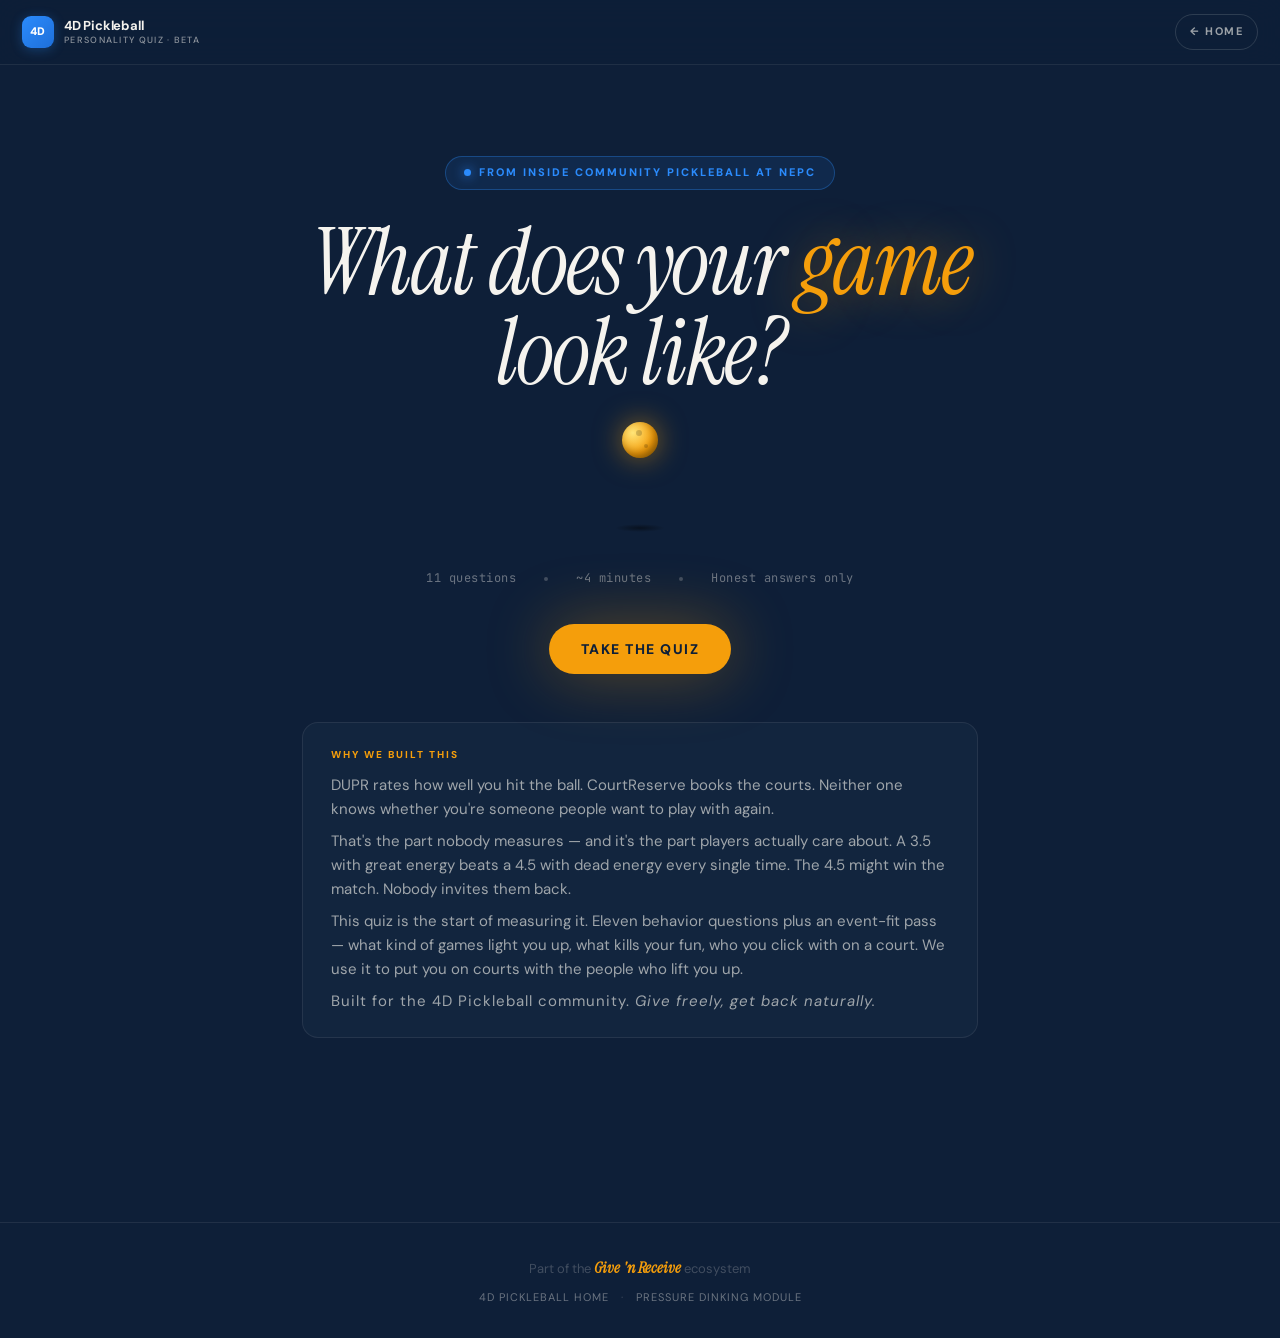
==== personality/index.html @ 5abc38c5 "Add /personality — pickleball personality quiz with 5-axis vector + event-fit matrix 11-question beh" ====
<!DOCTYPE html>
<html lang="en">
<head>
<meta charset="UTF-8">
<meta name="viewport" content="width=device-width,initial-scale=1.0,viewport-fit=cover">
<meta name="theme-color" content="#0E1F38">
<title>What does your game look like? · 4D Pickleball</title>
<meta name="description" content="A behavior quiz for pickleball players. Eleven questions about what you bring to a court — your energy, your style, what you value, and what gets in the way of your fun. From the people running real community pickleball at NEPC.">
<meta property="og:title" content="What does your game look like? · 4D Pickleball">
<meta property="og:description" content="DUPR rates how well you hit the ball. We rate who's worth playing with. Different quiz. Different game.">
<meta property="og:type" content="website">
<meta property="og:url" content="https://4dpickleball.com/personality">
<link rel="icon" href="data:image/svg+xml,%3Csvg xmlns='http://www.w3.org/2000/svg' viewBox='0 0 100 100'%3E%3Crect width='100' height='100' rx='22' fill='%232B8BFC'/%3E%3Ctext x='50' y='68' font-family='Inter,Arial,sans-serif' font-size='56' font-weight='900' fill='white' text-anchor='middle'%3E4D%3C/text%3E%3C/svg%3E">
<link rel="stylesheet" href="/4dp/tokens.css">

<style>
* { margin: 0; padding: 0; box-sizing: border-box; }
html, body { background: var(--4dp-ink); color: var(--4dp-text); font-family: var(--4dp-font-body); -webkit-font-smoothing: antialiased; min-height: 100%; }
body {
  background-color: var(--4dp-ink);
  background-image:
    radial-gradient(ellipse 80% 60% at 15% -10%, rgba(43,139,252,.10) 0%, transparent 55%),
    radial-gradient(ellipse 60% 50% at 85% 110%, rgba(245,158,11,.08) 0%, transparent 60%),
    radial-gradient(ellipse 40% 30% at 50% 50%, rgba(43,139,252,.04) 0%, transparent 70%);
  background-attachment: fixed;
  overflow-x: hidden;
}

/* ── TOPBAR ── */
.topbar {
  position: fixed; top: 0; left: 0; right: 0; z-index: 50;
  display: flex; align-items: center; justify-content: space-between;
  padding: 14px 22px;
  background: rgba(14,31,56,.85);
  backdrop-filter: blur(18px); -webkit-backdrop-filter: blur(18px);
  border-bottom: 1px solid var(--4dp-hairline);
}
.topbar .brand { display: flex; align-items: center; gap: 10px; text-decoration: none; }
.topbar .brand-mark {
  width: 32px; height: 32px; border-radius: 9px;
  background: linear-gradient(135deg, var(--4dp-dink), #1E6FD9);
  display: flex; align-items: center; justify-content: center;
  font-weight: 900; font-size: 11px; color: #fff; letter-spacing: .3px;
  box-shadow: 0 2px 12px rgba(43,139,252,.3);
}
.topbar .brand-text { font-weight: 700; font-size: 13px; color: var(--4dp-text); letter-spacing: -.2px; line-height: 1.15; }
.topbar .brand-text span { display: block; font-weight: 500; font-size: 9px; opacity: .55; letter-spacing: 1.3px; text-transform: uppercase; margin-top: 1px; }
.topbar .home-link {
  font-family: var(--4dp-font-body); font-size: 11px; font-weight: 700;
  letter-spacing: 1.5px; text-transform: uppercase;
  color: var(--4dp-text-dim); text-decoration: none;
  padding: 8px 14px; border-radius: var(--4dp-r-pill);
  border: 1px solid var(--4dp-hairline-s);
  transition: all .25s var(--4dp-ease);
}
.topbar .home-link:hover { color: var(--4dp-text); border-color: var(--4dp-text-mute); }

/* ── PAGES (state-machine) ── */
.app { padding-top: 64px; min-height: 100vh; }
.page { display: none; max-width: 720px; margin: 0 auto; padding: 32px 22px 80px; }
.page.active { display: block; animation: pageIn .55s var(--4dp-ease); }
.page-wide { max-width: 1100px; }
@keyframes pageIn { from { opacity: 0; transform: translateY(14px); } to { opacity: 1; transform: translateY(0); } }

/* ── HERO ── */
.hero { text-align: center; padding: 60px 0 40px; }
.hero .eyebrow {
  display: inline-flex; align-items: center; gap: 8px;
  padding: 7px 18px; border-radius: var(--4dp-r-pill);
  background: rgba(43,139,252,.10);
  border: 1px solid rgba(43,139,252,.32);
  font-size: 11px; font-weight: 800; letter-spacing: 2px; text-transform: uppercase;
  color: var(--4dp-dink);
  margin-bottom: 28px;
}
.hero .eyebrow .dot { width: 7px; height: 7px; border-radius: 50%; background: var(--4dp-dink); box-shadow: 0 0 12px var(--4dp-dink); animation: pulse 2.4s ease infinite; }
@keyframes pulse { 0%, 100% { opacity: .5; transform: scale(.85); } 50% { opacity: 1; transform: scale(1.1); } }

.hero h1 {
  font-family: var(--4dp-font-display); font-style: italic; font-weight: 400;
  font-size: clamp(48px, 8vw, 92px);
  letter-spacing: -2px; line-height: .98;
  color: var(--4dp-text);
  margin-bottom: 24px;
}
.hero h1 .accent { color: var(--gnr-gold); text-shadow: 0 0 48px rgba(245,158,11,.45); }
.hero .sub {
  font-size: 18px; color: var(--4dp-text-dim);
  max-width: 540px; margin: 0 auto 36px; line-height: 1.55;
}
.hero .meta {
  display: inline-flex; gap: 28px; align-items: center;
  font-family: var(--4dp-font-data); font-size: 12px; color: var(--4dp-text-mute);
  margin-bottom: 36px;
  letter-spacing: .5px;
}
.hero .meta .dot { width: 4px; height: 4px; border-radius: 50%; background: var(--4dp-text-faint); }

/* Animated bouncing ball above CTA */
.ball-stage { position: relative; height: 110px; margin: 0 auto 32px; max-width: 260px; }
.ball {
  position: absolute; left: 50%; top: 0;
  width: 36px; height: 36px; border-radius: 50%;
  background: radial-gradient(circle at 30% 30%, #FFE578, var(--gnr-gold) 60%, #B57400);
  box-shadow: 0 0 28px rgba(245,158,11,.55), inset -3px -4px 8px rgba(0,0,0,.35);
  transform: translateX(-50%);
  animation: bounce 1.4s var(--4dp-ease) infinite;
}
.ball::before, .ball::after {
  content: ''; position: absolute; background: rgba(0,0,0,.18); border-radius: 50%;
}
.ball::before { width: 6px; height: 6px; top: 8px; left: 14px; }
.ball::after { width: 4px; height: 4px; top: 22px; left: 22px; }
@keyframes bounce {
  0%, 100% { top: 0; }
  50% { top: 70px; }
}
.ball-shadow {
  position: absolute; bottom: 0; left: 50%;
  width: 50px; height: 8px; border-radius: 50%;
  background: radial-gradient(ellipse, rgba(0,0,0,.45), transparent 70%);
  transform: translateX(-50%);
  animation: shadow 1.4s var(--4dp-ease) infinite;
}
@keyframes shadow {
  0%, 100% { transform: translateX(-50%) scale(.5); opacity: .35; }
  50% { transform: translateX(-50%) scale(1); opacity: .8; }
}

/* ── BUTTONS ── */
.btn {
  display: inline-flex; align-items: center; gap: 10px;
  padding: 16px 32px;
  background: var(--gnr-gold);
  color: var(--4dp-ink);
  border: none; border-radius: var(--4dp-r-pill);
  font-family: var(--4dp-font-body); font-weight: 800; font-size: 14px;
  letter-spacing: 1.5px; text-transform: uppercase;
  cursor: pointer;
  box-shadow: var(--4dp-glow-gold);
  transition: transform var(--4dp-dur-fast) var(--4dp-ease), box-shadow .25s var(--4dp-ease);
  text-decoration: none;
}
.btn:hover { transform: translateY(-2px); box-shadow: 0 0 80px rgba(245,158,11,.55); }
.btn:active { transform: translateY(0); }
.btn-ghost {
  background: transparent; color: var(--4dp-text);
  border: 1px solid var(--4dp-hairline-s);
  box-shadow: none;
}
.btn-ghost:hover { border-color: var(--4dp-text-mute); box-shadow: none; }
.btn-blue {
  background: var(--4dp-dink); color: #fff;
  box-shadow: var(--4dp-glow-dink);
}
.btn-blue:hover { box-shadow: 0 0 80px rgba(43,139,252,.55); }

/* ── PREAMBLE ── */
.preamble {
  margin-top: 48px; padding: 24px 28px;
  background: var(--4dp-surface);
  border: 1px solid var(--4dp-hairline);
  border-radius: var(--4dp-r-md);
  text-align: left;
}
.preamble .eyebrow-sm {
  font-size: 10px; font-weight: 800; letter-spacing: 2px; text-transform: uppercase;
  color: var(--gnr-gold); margin-bottom: 10px;
}
.preamble p { font-size: 15px; color: var(--4dp-text-dim); line-height: 1.6; margin-bottom: 8px; }
.preamble p:last-child { margin-bottom: 0; }

/* ── PROGRESS ── */
.progress {
  position: sticky; top: 64px; z-index: 20;
  background: rgba(14,31,56,.88); backdrop-filter: blur(14px);
  padding: 16px 22px; margin: -32px -22px 28px;
  border-bottom: 1px solid var(--4dp-hairline);
  display: flex; align-items: center; gap: 14px;
}
.progress .label { font-family: var(--4dp-font-data); font-size: 11px; color: var(--4dp-text-mute); letter-spacing: 1px; text-transform: uppercase; min-width: 80px; }
.progress .track { flex: 1; height: 4px; background: var(--4dp-hairline); border-radius: 2px; overflow: hidden; }
.progress .fill { height: 100%; background: linear-gradient(90deg, var(--4dp-dink), var(--gnr-gold)); border-radius: 2px; transition: width .5s var(--4dp-ease); width: 0%; }
.progress .num { font-family: var(--4dp-font-data); font-size: 13px; color: var(--4dp-text); font-weight: 700; }

/* ── QUESTION ── */
.q { animation: qIn .45s var(--4dp-ease); }
@keyframes qIn { from { opacity: 0; transform: translateX(20px); } to { opacity: 1; transform: translateX(0); } }
.q .qnum {
  font-family: var(--4dp-font-data); font-size: 11px; color: var(--4dp-text-faint);
  letter-spacing: 2px; text-transform: uppercase; margin-bottom: 14px;
}
.q .qtext {
  font-family: var(--4dp-font-display); font-style: italic; font-weight: 400;
  font-size: clamp(28px, 4vw, 40px);
  letter-spacing: -.6px; line-height: 1.15;
  color: var(--4dp-text);
  margin-bottom: 8px;
}
.q .qhint {
  font-size: 14px; color: var(--4dp-text-mute);
  margin-bottom: 28px;
}

.opts { display: flex; flex-direction: column; gap: 10px; margin-bottom: 28px; }
.opt {
  display: flex; align-items: center; gap: 14px;
  padding: 16px 20px;
  background: var(--4dp-surface);
  border: 1px solid var(--4dp-hairline);
  border-radius: var(--4dp-r-md);
  cursor: pointer;
  font-size: 16px; color: var(--4dp-text);
  transition: all var(--4dp-dur-fast) var(--4dp-ease);
  text-align: left; line-height: 1.4;
}
.opt:hover {
  border-color: var(--4dp-dink);
  background: var(--4dp-surface-2);
  transform: translateX(4px);
}
.opt.selected {
  border-color: var(--gnr-gold);
  background: rgba(245,158,11,.08);
  box-shadow: 0 0 24px rgba(245,158,11,.18);
}
.opt .emoji { font-size: 22px; flex-shrink: 0; line-height: 1; }
.opt .text { flex: 1; }

/* Multi-select: triggers */
.opts.multi .opt {
  padding: 14px 18px; font-size: 15px;
}
.opts.multi .opt .check {
  width: 20px; height: 20px; border-radius: 6px;
  border: 1.5px solid var(--4dp-text-faint);
  flex-shrink: 0;
  display: flex; align-items: center; justify-content: center;
  transition: all var(--4dp-dur-fast) var(--4dp-ease);
}
.opts.multi .opt.selected .check {
  background: var(--gnr-gold); border-color: var(--gnr-gold);
  color: var(--4dp-ink);
}
.opts.multi .opt.selected .check::after {
  content: '✓'; font-size: 13px; font-weight: 900; color: var(--4dp-ink);
}

.q-actions {
  display: flex; justify-content: space-between; align-items: center; gap: 12px;
  margin-top: 12px;
}
.q-actions .btn { padding: 12px 24px; font-size: 12px; }
.q-actions .skip {
  font-size: 12px; color: var(--4dp-text-mute);
  background: none; border: none; cursor: pointer;
  font-family: var(--4dp-font-body); letter-spacing: 1px; text-transform: uppercase;
  padding: 8px 12px; border-radius: 8px;
  transition: color .2s;
}
.q-actions .skip:hover { color: var(--4dp-text); }

/* ── CAPTURE FORM ── */
.capture h2 {
  font-family: var(--4dp-font-display); font-style: italic; font-weight: 400;
  font-size: clamp(32px, 5vw, 52px);
  letter-spacing: -1px; line-height: 1.05;
  margin-bottom: 12px;
}
.capture .lede {
  font-size: 16px; color: var(--4dp-text-dim); margin-bottom: 32px; line-height: 1.55;
}
.field { margin-bottom: 18px; }
.field label {
  display: block;
  font-size: 11px; color: var(--4dp-text-mute);
  letter-spacing: 1.5px; text-transform: uppercase;
  margin-bottom: 8px;
  font-weight: 700;
}
.field input[type="text"],
.field input[type="email"] {
  width: 100%;
  padding: 14px 18px;
  background: var(--4dp-surface);
  border: 1px solid var(--4dp-hairline-s);
  border-radius: var(--4dp-r-md);
  color: var(--4dp-text);
  font-family: var(--4dp-font-body); font-size: 16px;
  transition: border-color .2s;
}
.field input:focus { outline: none; border-color: var(--gnr-gold); }
.field-row { display: flex; gap: 12px; }
.field-row .field { flex: 1; }

.toggle-row {
  display: flex; gap: 8px; flex-wrap: wrap;
}
.toggle {
  padding: 10px 16px;
  background: var(--4dp-surface);
  border: 1px solid var(--4dp-hairline-s);
  border-radius: var(--4dp-r-pill);
  color: var(--4dp-text);
  font-size: 13px; font-weight: 700;
  cursor: pointer;
  transition: all .2s;
}
.toggle.selected {
  background: rgba(43,139,252,.18);
  border-color: var(--4dp-dink);
  color: var(--4dp-dink);
}
.skill-slider {
  width: 100%;
  -webkit-appearance: none; appearance: none;
  height: 6px; background: var(--4dp-hairline);
  border-radius: 3px; outline: none;
  margin: 12px 0 6px;
}
.skill-slider::-webkit-slider-thumb {
  -webkit-appearance: none; appearance: none;
  width: 24px; height: 24px; border-radius: 50%;
  background: var(--gnr-gold);
  cursor: pointer;
  box-shadow: var(--4dp-glow-gold);
}
.skill-slider::-moz-range-thumb {
  width: 24px; height: 24px; border-radius: 50%;
  background: var(--gnr-gold); cursor: pointer; border: none;
  box-shadow: var(--4dp-glow-gold);
}
.skill-display {
  font-family: var(--4dp-font-data); font-size: 24px; font-weight: 700;
  color: var(--gnr-gold);
  margin-top: 4px;
}
.skill-scale { display: flex; justify-content: space-between; font-size: 10px; color: var(--4dp-text-faint); letter-spacing: 1px; text-transform: uppercase; margin-top: 4px; }

textarea.field-textarea {
  width: 100%; min-height: 86px;
  padding: 14px 18px;
  background: var(--4dp-surface);
  border: 1px solid var(--4dp-hairline-s);
  border-radius: var(--4dp-r-md);
  color: var(--4dp-text);
  font-family: var(--4dp-font-body); font-size: 15px;
  resize: vertical;
}
textarea.field-textarea:focus { outline: none; border-color: var(--gnr-gold); }

.capture-disclaimer {
  font-size: 11px; color: var(--4dp-text-faint); margin-top: 14px; line-height: 1.5;
}

/* ── EVENT MATRIX ── */
.events-intro {
  margin-bottom: 24px;
}
.events-intro h2 {
  font-family: var(--4dp-font-display); font-style: italic; font-weight: 400;
  font-size: clamp(28px, 4vw, 40px);
  letter-spacing: -.6px; line-height: 1.1;
  color: var(--4dp-text);
  margin-bottom: 10px;
}
.events-intro p { font-size: 15px; color: var(--4dp-text-dim); line-height: 1.55; }

.event-row {
  display: grid;
  grid-template-columns: 36px 1fr;
  gap: 14px;
  padding: 14px 16px 16px;
  background: var(--4dp-surface);
  border: 1px solid var(--4dp-hairline);
  border-radius: var(--4dp-r-md);
  margin-bottom: 10px;
}
.event-row .ev-emoji { font-size: 24px; line-height: 1.1; padding-top: 2px; }
.event-row .ev-body { min-width: 0; }
.event-row .ev-name { font-weight: 700; color: var(--4dp-text); font-size: 15px; line-height: 1.2; margin-bottom: 2px; }
.event-row .ev-blurb { font-size: 12px; color: var(--4dp-text-mute); line-height: 1.45; margin-bottom: 10px; }
.event-row .ev-scale {
  display: flex; gap: 6px; flex-wrap: wrap;
}
.event-row .ev-pill {
  flex: 1 1 80px;
  padding: 8px 4px;
  background: transparent;
  border: 1px solid var(--4dp-hairline-s);
  border-radius: 8px;
  color: var(--4dp-text-dim);
  font-size: 11px; font-weight: 700; letter-spacing: .5px; text-transform: uppercase;
  cursor: pointer;
  transition: all var(--4dp-dur-fast) var(--4dp-ease);
  text-align: center;
  min-width: 70px;
}
.event-row .ev-pill:hover { color: var(--4dp-text); border-color: var(--4dp-text-mute); }
.event-row .ev-pill.selected.love     { background: rgba(245,158,11,.18); border-color: var(--gnr-gold); color: var(--gnr-gold); box-shadow: 0 0 16px rgba(245,158,11,.25); }
.event-row .ev-pill.selected.like     { background: rgba(52,211,153,.14); border-color: var(--4dp-drop); color: var(--4dp-drop); }
.event-row .ev-pill.selected.meh      { background: rgba(245,243,238,.06); border-color: var(--4dp-text-mute); color: var(--4dp-text); }
.event-row .ev-pill.selected.dislike  { background: rgba(248,113,113,.10); border-color: var(--4dp-error); color: var(--4dp-error); }
.event-row .ev-pill.selected.never    { background: rgba(43,139,252,.08); border-color: var(--4dp-dink); color: var(--4dp-dink); }

@media (max-width: 540px) {
  .event-row .ev-pill { font-size: 10px; padding: 8px 2px; min-width: 56px; }
}

/* Event preference summary on result page */
.event-prefs-list { display: flex; flex-direction: column; gap: 8px; margin-top: 12px; }
.event-pref-row {
  display: flex; align-items: center; justify-content: space-between;
  gap: 12px;
  padding: 10px 14px;
  background: var(--4dp-surface);
  border: 1px solid var(--4dp-hairline);
  border-radius: var(--4dp-r-sm);
}
.event-pref-row .name { font-size: 14px; color: var(--4dp-text); font-weight: 600; }
.event-pref-row .val { font-size: 11px; font-weight: 800; letter-spacing: 1px; text-transform: uppercase; padding: 4px 10px; border-radius: 999px; }
.event-pref-row .val.love    { background: rgba(245,158,11,.15); color: var(--gnr-gold); }
.event-pref-row .val.like    { background: rgba(52,211,153,.12); color: var(--4dp-drop); }
.event-pref-row .val.meh     { background: rgba(245,243,238,.06); color: var(--4dp-text-mute); }
.event-pref-row .val.dislike { background: rgba(248,113,113,.10); color: var(--4dp-error); }
.event-pref-row .val.never   { background: rgba(43,139,252,.08); color: var(--4dp-dink); }

/* ── REVEAL ANIMATION ── */
.reveal-loading {
  text-align: center; padding: 80px 0;
}
.reveal-loading .pulse-court {
  width: 100px; height: 60px; margin: 0 auto 24px;
  background: var(--nepc-court-blue);
  border: 2px solid var(--nepc-line-white);
  border-radius: 4px;
  position: relative;
  animation: courtPulse 1.4s var(--4dp-ease) infinite;
}
.reveal-loading .pulse-court::before {
  content: ''; position: absolute; inset: 14px 0;
  background: var(--nepc-kitchen-burgundy);
}
.reveal-loading .pulse-court::after {
  content: ''; position: absolute; left: 50%; top: 0; bottom: 0;
  width: 1px; background: var(--nepc-line-white);
}
@keyframes courtPulse {
  0%, 100% { transform: scale(1); box-shadow: 0 0 0 rgba(43,139,252,.6); }
  50% { transform: scale(1.05); box-shadow: 0 0 60px rgba(43,139,252,.5); }
}
.reveal-loading .text {
  font-family: var(--4dp-font-display); font-style: italic;
  font-size: 24px; color: var(--4dp-text-dim);
}
.reveal-loading .dots span {
  display: inline-block; opacity: 0;
  animation: dotFade 1.4s ease infinite;
}
.reveal-loading .dots span:nth-child(1) { animation-delay: 0s; }
.reveal-loading .dots span:nth-child(2) { animation-delay: .2s; }
.reveal-loading .dots span:nth-child(3) { animation-delay: .4s; }
@keyframes dotFade { 0%, 100% { opacity: 0; } 50% { opacity: 1; } }

/* ── RESULT PAGE ── */
.result { padding-top: 24px; }
.result-hero {
  text-align: center;
  padding: 32px 0 48px;
  position: relative;
}
.result-hero .archetype-eyebrow {
  font-size: 12px; font-weight: 800; letter-spacing: 3px; text-transform: uppercase;
  color: var(--gnr-gold); margin-bottom: 18px;
  animation: fadeUp .5s var(--4dp-ease) both;
}
.result-hero h1 {
  font-family: var(--4dp-font-display); font-style: italic; font-weight: 400;
  font-size: clamp(56px, 10vw, 124px);
  letter-spacing: -3px; line-height: .95;
  color: var(--4dp-text);
  text-shadow: 0 0 80px rgba(245,158,11,.4);
  animation: fadeUp .7s var(--4dp-ease) .15s both;
  margin-bottom: 12px;
}
.result-hero .style-badge {
  display: inline-block;
  padding: 8px 22px; border-radius: var(--4dp-r-pill);
  background: rgba(43,139,252,.14);
  border: 1px solid var(--4dp-dink);
  color: var(--4dp-dink);
  font-size: 13px; font-weight: 700; letter-spacing: 1.5px; text-transform: uppercase;
  animation: fadeUp .7s var(--4dp-ease) .35s both;
  margin-bottom: 28px;
}
.result-hero .tagline {
  font-family: var(--4dp-font-display); font-style: italic;
  font-size: clamp(20px, 2.6vw, 28px);
  color: var(--4dp-text-dim);
  max-width: 580px; margin: 0 auto;
  animation: fadeUp .7s var(--4dp-ease) .55s both;
}
@keyframes fadeUp {
  from { opacity: 0; transform: translateY(20px); }
  to { opacity: 1; transform: translateY(0); }
}

.archetype-icon {
  display: block; margin: 0 auto 32px; width: 140px; height: 140px;
  filter: drop-shadow(0 0 32px rgba(245,158,11,.35));
  animation: iconIn .9s var(--4dp-ease) both;
}
@keyframes iconIn {
  from { opacity: 0; transform: scale(.6) rotate(-12deg); }
  to { opacity: 1; transform: scale(1) rotate(0); }
}

/* Result sections */
.result-section {
  margin: 56px 0;
  padding-top: 32px;
  border-top: 1px solid var(--4dp-hairline);
}
.result-section .h-eyebrow {
  font-size: 11px; font-weight: 800; letter-spacing: 2.5px; text-transform: uppercase;
  color: var(--4dp-text-mute); margin-bottom: 8px;
}
.result-section h3 {
  font-family: var(--4dp-font-display); font-style: italic; font-weight: 400;
  font-size: clamp(28px, 4vw, 40px);
  letter-spacing: -.6px; line-height: 1.1;
  color: var(--4dp-text);
  margin-bottom: 22px;
}
.result-section .sub {
  font-size: 15px; color: var(--4dp-text-dim);
  margin-bottom: 24px; line-height: 1.55;
}

/* Dimension bars */
.dim-bars { display: flex; flex-direction: column; gap: 22px; }
.dim-bar { }
.dim-bar .bar-head {
  display: flex; justify-content: space-between; align-items: baseline;
  margin-bottom: 8px;
}
.dim-bar .bar-name { font-family: var(--4dp-font-body); font-weight: 700; font-size: 12px; letter-spacing: 1.5px; text-transform: uppercase; color: var(--4dp-text-mute); }
.dim-bar .bar-value { font-family: var(--4dp-font-display); font-style: italic; font-size: 22px; color: var(--4dp-text); }
.dim-bar .track {
  position: relative;
  height: 10px;
  background: var(--4dp-hairline);
  border-radius: 5px;
  overflow: visible;
}
.dim-bar .track::before {
  content: ''; position: absolute; left: 50%; top: -3px; bottom: -3px;
  width: 1px; background: var(--4dp-text-faint);
}
.dim-bar .marker {
  position: absolute;
  top: 50%; transform: translate(-50%, -50%);
  width: 22px; height: 22px; border-radius: 50%;
  background: var(--gnr-gold);
  box-shadow: var(--4dp-glow-gold);
  animation: markerSlide 1s var(--4dp-ease) .3s both;
  transition: left 1s var(--4dp-ease);
}
@keyframes markerSlide { from { left: 50% !important; opacity: 0; } to { opacity: 1; } }
.dim-bar .ends {
  display: flex; justify-content: space-between;
  margin-top: 6px;
  font-size: 11px; color: var(--4dp-text-faint);
  letter-spacing: 1px; text-transform: uppercase;
}

/* Archetype grid */
.arch-grid {
  display: grid; grid-template-columns: repeat(4, 1fr); gap: 10px;
  margin-top: 18px;
}
@media (max-width: 720px) { .arch-grid { grid-template-columns: repeat(2, 1fr); } }
.arch-cell {
  aspect-ratio: 1;
  background: var(--4dp-surface);
  border: 1px solid var(--4dp-hairline);
  border-radius: var(--4dp-r-md);
  padding: 14px;
  display: flex; flex-direction: column; justify-content: space-between;
  position: relative;
  transition: all var(--4dp-dur) var(--4dp-ease);
  text-align: left;
}
.arch-cell .row { display: flex; align-items: center; gap: 6px; }
.arch-cell .axis-tag { font-size: 9px; font-weight: 800; letter-spacing: 1.2px; text-transform: uppercase; color: var(--4dp-text-faint); }
.arch-cell .name { font-family: var(--4dp-font-display); font-style: italic; font-size: 22px; line-height: 1.05; color: var(--4dp-text); margin-top: auto; }
.arch-cell.you {
  border-color: var(--gnr-gold);
  background: rgba(245,158,11,.10);
  box-shadow: 0 0 32px rgba(245,158,11,.28);
  transform: scale(1.04);
  z-index: 2;
}
.arch-cell.you .axis-tag { color: var(--gnr-gold); }
.arch-cell.vibes-with {
  border-color: rgba(43,139,252,.45);
  background: rgba(43,139,252,.06);
}
.arch-cell.vibes-with::after {
  content: '✓ vibes'; position: absolute; top: 10px; right: 10px;
  font-size: 9px; font-weight: 800; letter-spacing: 1px; text-transform: uppercase;
  color: var(--4dp-dink);
}
.arch-cell.clash {
  border-color: rgba(248,113,113,.45);
  background: rgba(248,113,113,.04);
  opacity: .7;
}
.arch-cell.clash::after {
  content: '✕ clash'; position: absolute; top: 10px; right: 10px;
  font-size: 9px; font-weight: 800; letter-spacing: 1px; text-transform: uppercase;
  color: var(--4dp-error);
}

/* Triggers list */
.triggers-list { display: flex; flex-wrap: wrap; gap: 8px; }
.trig-pill {
  padding: 8px 14px; border-radius: var(--4dp-r-pill);
  background: rgba(248,113,113,.10);
  border: 1px solid rgba(248,113,113,.35);
  color: var(--4dp-error);
  font-size: 12px; font-weight: 700; letter-spacing: .5px;
}
.trig-pill.none {
  background: rgba(52,211,153,.10);
  border-color: rgba(52,211,153,.35);
  color: var(--4dp-drop);
}

/* Insight callout */
.insight {
  margin-top: 28px;
  padding: 28px;
  background: linear-gradient(135deg, rgba(245,158,11,.10), rgba(43,139,252,.06));
  border: 1px solid rgba(245,158,11,.30);
  border-radius: var(--4dp-r-lg);
  position: relative;
}
.insight .quote {
  font-family: var(--4dp-font-display); font-style: italic;
  font-size: clamp(20px, 2.6vw, 28px);
  line-height: 1.25;
  color: var(--4dp-text);
  margin-bottom: 12px;
}
.insight .quote .em { color: var(--gnr-gold); }
.insight .by {
  font-size: 11px; color: var(--4dp-text-mute);
  letter-spacing: 1.5px; text-transform: uppercase;
  font-weight: 700;
}

/* Share/CTA row */
.actions-row {
  display: flex; flex-wrap: wrap; gap: 12px;
  margin: 32px 0 12px;
}

/* ── FOOTER LOCKUP ── */
.footer {
  margin-top: 64px;
  padding: 32px 22px;
  border-top: 1px solid var(--4dp-hairline);
  text-align: center;
  font-size: 13px; color: var(--4dp-text-faint);
}
.footer .ecosystem { color: var(--gnr-gold); font-weight: 600; font-style: italic; font-family: var(--4dp-font-display); font-size: 16px; }
.footer .links { margin-top: 8px; font-size: 11px; letter-spacing: 1px; text-transform: uppercase; }
.footer .links a { color: var(--4dp-text-mute); text-decoration: none; margin: 0 8px; }
.footer .links a:hover { color: var(--4dp-text); }

/* ── UTIL ── */
.center { text-align: center; }
.muted { color: var(--4dp-text-mute); }
.tiny { font-size: 11px; letter-spacing: 1px; }

/* Mobile tighten */
@media (max-width: 540px) {
  .hero { padding: 36px 0 24px; }
  .hero .meta { gap: 14px; flex-wrap: wrap; justify-content: center; }
  .preamble { padding: 18px 20px; }
  .opt { padding: 14px 16px; font-size: 15px; }
}
</style>
</head>
<body class="tokens-base">

<!-- ── TOPBAR ── -->
<nav class="topbar">
  <a href="https://4dpickleball.com/" class="brand">
    <div class="brand-mark">4D</div>
    <div class="brand-text">4D Pickleball<span>Personality Quiz · Beta</span></div>
  </a>
  <a href="https://4dpickleball.com/" class="home-link">← Home</a>
</nav>

<div class="app">

  <!-- ── PAGE 1: INTRO ── -->
  <section class="page active" id="page-intro">
    <div class="hero">
      <div class="eyebrow"><span class="dot"></span>From inside community pickleball at NEPC</div>
      <h1>What does your <span class="accent">game</span> look like?</h1>
      <div class="ball-stage">
        <div class="ball-shadow"></div>
        <div class="ball"></div>
      </div>
      <div class="meta">
        <span>11 questions</span><span class="dot"></span><span>~4 minutes</span><span class="dot"></span><span>Honest answers only</span>
      </div>
      <div>
        <button class="btn" onclick="goPage('quiz')">Take the Quiz</button>
      </div>
      <div class="preamble">
        <div class="eyebrow-sm">Why we built this</div>
        <p>DUPR rates how well you hit the ball. CourtReserve books the courts. Neither one knows whether you're someone people want to play with again.</p>
        <p>That's the part nobody measures — and it's the part players actually care about. A 3.5 with great energy beats a 4.5 with dead energy every single time. The 4.5 might win the match. Nobody invites them back.</p>
        <p>This quiz is the start of measuring it. Eleven behavior questions plus an event-fit pass — what kind of games light you up, what kills your fun, who you click with on a court. We use it to put you on courts with the people who lift you up.</p>
        <p class="tiny muted">Built for the 4D Pickleball community. <em>Give freely, get back naturally.</em></p>
      </div>
    </div>
  </section>

  <!-- ── PAGE 2: QUIZ ── -->
  <section class="page" id="page-quiz">
    <div class="progress">
      <div class="label" id="progLabel">Question</div>
      <div class="track"><div class="fill" id="progFill"></div></div>
      <div class="num" id="progNum">1 / 11</div>
    </div>
    <div id="qContainer"></div>
  </section>

  <!-- ── PAGE 2.5: EVENT-TYPE ENJOYMENT ── -->
  <section class="page" id="page-events">
    <div class="progress">
      <div class="label">Event fit</div>
      <div class="track"><div class="fill" style="width:92%"></div></div>
      <div class="num">Almost done</div>
    </div>
    <div class="events-intro">
      <h2>What kind of <em>games</em> light you up?</h2>
      <p>For each event type at NEPC, mark how much you enjoy (or would enjoy) playing in it. This is the missing signal — not what you're rated, but what kind of nights you actually want.</p>
    </div>
    <div id="eventsContainer"></div>
    <div class="q-actions" style="margin-top:24px;">
      <button class="btn btn-ghost" onclick="goPage('quiz', true)">← Back</button>
      <button class="btn" onclick="goPage('capture')">Continue →</button>
    </div>
  </section>

  <!-- ── PAGE 3: CAPTURE ── -->
  <section class="page" id="page-capture">
    <div class="progress">
      <div class="label">Almost done</div>
      <div class="track"><div class="fill" style="width:100%"></div></div>
      <div class="num">10 / 10</div>
    </div>
    <div class="capture">
      <h2>One last step before the reveal.</h2>
      <p class="lede">We use your name and email so we can put you on courts with the people who lift you up. Your answers join the community ledger — the data layer that makes good matches possible. We never share your email. We never spam.</p>

      <div class="field-row">
        <div class="field">
          <label for="capName">Your name</label>
          <input type="text" id="capName" autocomplete="name" placeholder="First and last">
        </div>
        <div class="field">
          <label for="capEmail">Email</label>
          <input type="email" id="capEmail" autocomplete="email" placeholder="you@example.com">
        </div>
      </div>

      <div class="field">
        <label>Are you a member at one of our clubs?</label>
        <div class="toggle-row" id="memberToggles">
          <button class="toggle" data-val="rye">Rye Beach (NEPC)</button>
          <button class="toggle" data-val="middleton">Middleton (NEPC)</button>
          <button class="toggle" data-val="other">Different club</button>
          <button class="toggle" data-val="none">Not yet</button>
        </div>
      </div>

      <div class="field">
        <label for="capSkill">Your self-rated skill level <span class="muted tiny" style="text-transform:none;letter-spacing:0;">(roughly)</span></label>
        <input type="range" id="capSkill" class="skill-slider" min="20" max="55" value="35" step="1">
        <div class="skill-display" id="skillDisplay">3.5</div>
        <div class="skill-scale"><span>2.0 · just started</span><span>3.5 · solid</span><span>5.0+ · pro</span></div>
      </div>

      <div class="field">
        <label for="capWhy">In one sentence: why do you play pickleball? <span class="muted tiny" style="text-transform:none;letter-spacing:0;">(optional)</span></label>
        <textarea id="capWhy" class="field-textarea" placeholder="Be honest. We're trying to understand what brings people back."></textarea>
      </div>

      <div class="actions-row">
        <button class="btn" onclick="finishQuiz()">Reveal My Archetype →</button>
        <button class="btn btn-ghost" onclick="goPage('events')">← Back</button>
      </div>
      <div class="capture-disclaimer">By submitting, you agree to receive your archetype results and occasional 4D Pickleball updates. We never share your email.</div>
    </div>
  </section>

  <!-- ── PAGE 4: REVEAL LOADING ── -->
  <section class="page" id="page-loading">
    <div class="reveal-loading">
      <div class="pulse-court"></div>
      <div class="text">Analyzing your court DNA<span class="dots"><span>.</span><span>.</span><span>.</span></span></div>
    </div>
  </section>

  <!-- ── PAGE 5: RESULT ── -->
  <section class="page page-wide" id="page-result">
    <div class="result">
      <div class="result-hero">
        <svg id="archIcon" class="archetype-icon" viewBox="0 0 100 100"></svg>
        <div class="archetype-eyebrow">Your court archetype is</div>
        <h1 id="archName">The Archetype</h1>
        <div class="style-badge" id="archStyle">+ Style Flavor</div>
        <div class="tagline" id="archTagline">A one-line description of you on a pickleball court.</div>
      </div>

      <div class="result-section">
        <div class="h-eyebrow">Your court DNA</div>
        <h3>How you read on a court</h3>
        <p class="sub">Three independent dimensions. Each one is its own scale — none of these axes is "better" than another.</p>
        <div class="dim-bars" id="dimBars"></div>
      </div>

      <div class="result-section">
        <div class="h-eyebrow">The grid</div>
        <h3>The 8 archetypes — and where you sit</h3>
        <p class="sub">Vibes (how much energy you bring) × Mode (do you play to compete or to vibe). Cells with <span style="color:var(--4dp-dink);font-weight:700">✓ vibes</span> are partners you'll likely click with. Cells marked <span style="color:var(--4dp-error);font-weight:700">✕ clash</span> may friction with you given your triggers.</p>
        <div class="arch-grid" id="archGrid"></div>
      </div>

      <div class="result-section" id="triggerSection">
        <div class="h-eyebrow">Your court triggers</div>
        <h3 id="triggerHeadline">What ruins your fun</h3>
        <p class="sub" id="triggerSub">These are the player behaviors that drop your enjoyment. We use this signal — not your archetype alone — to predict who you'll vibe with.</p>
        <div class="triggers-list" id="triggersList"></div>
      </div>

      <div class="result-section" id="eventPrefsSection">
        <div class="h-eyebrow">Event fit</div>
        <h3>The games that light you up</h3>
        <p class="sub">Your stated preference across the NEPC event taxonomy. We rank you into the events you'll actually want, not just the ones your skill says you "should" play.</p>
        <div class="event-prefs-list" id="eventPrefsList"></div>
      </div>

      <div class="result-section">
        <div class="h-eyebrow">Why we ask</div>
        <h3>The dimension nobody else measures</h3>
        <div class="insight">
          <div class="quote">Skill rating tells you who's good. <span class="em">The invitation graph tells you who makes the night.</span> Nobody else measures the second one. We're the first.</div>
          <div class="by">— The thesis behind 4D Pickleball + Give 'n Receive</div>
        </div>
        <p class="sub" style="margin-top:24px">Compatibility on a court is mostly about what you can't stand — not what you prefer. Two players with the same archetype still won't enjoy each other if their triggers cross. That's why this quiz captures both your shape <em>and</em> the things that ruin your fun.</p>
      </div>

      <div class="result-section">
        <div class="h-eyebrow">Share & save</div>
        <h3>Share your archetype</h3>
        <p class="sub">Send it to your regular group. See if your read matches theirs.</p>
        <div class="actions-row">
          <button class="btn" onclick="shareTwitter()">Share on X</button>
          <button class="btn btn-blue" onclick="copyShareLink()">Copy share link</button>
          <button class="btn btn-ghost" onclick="downloadCSV()">Download my data (CSV)</button>
        </div>
        <div id="shareStatus" class="tiny muted" style="margin-top:8px;height:14px;"></div>
      </div>

      <div class="result-section">
        <div class="h-eyebrow">What's next</div>
        <h3>Get into great games with people who lift you up</h3>
        <p class="sub">This is the first quiz of its kind because nobody else is building this. DUPR rates how well you hit the ball. CourtReserve books courts. Give 'n Receive runs the community layer — putting players on courts with the people who actually make the night. Your answers feed the engine. Join the list and we'll match you in when your local club goes live.</p>
        <div class="actions-row">
          <a class="btn" href="mailto:hello@4dpickleball.com?subject=Add%20me%20to%20the%20community%20list">Join the community list</a>
          <button class="btn btn-ghost" onclick="restart()">Retake the quiz</button>
        </div>
        <p class="tiny muted" style="margin-top:14px"><em>Give freely, get back naturally.</em></p>
      </div>
    </div>
  </section>

  <footer class="footer">
    <div>Part of the <span class="ecosystem">Give 'n Receive</span> ecosystem</div>
    <div class="links">
      <a href="https://4dpickleball.com/">4D Pickleball Home</a> ·
      <a href="https://4dpickleball.com/pressure-dinking/">Pressure Dinking Module</a>
    </div>
  </footer>

</div>

<script>
'use strict';

/* ════════════════════════════════════════════════════════════
   CONFIG
   ════════════════════════════════════════════════════════════ */

// Google Apps Script Web App URL — replace once you deploy the backend.
// While this is null/placeholder, submissions fall back to localStorage + CSV download.
const SUBMIT_URL = ''; // e.g. 'https://script.google.com/macros/s/AKf.../exec'

/* ════════════════════════════════════════════════════════════
   QUIZ DATA
   Each question scores one or more dimensions:
     vibes:  -2 (Quiet) ↔ 0 (Steady) ↔ +2 (Bringer)
     style:  -2 (Power) ↔ 0 (Mixer)  ↔ +2 (Touch)
     mode:   -2 (Competitor) ↔ 0 ↔ +2 (Festival/Social)
   Triggers (Q5) is multi-select.
   ════════════════════════════════════════════════════════════ */

const QUESTIONS = [
  {
    id: 'q1',
    text: "Tied at 9-9. What's actually going through your head?",
    hint: "First instinct. Not the polished answer.",
    type: 'single',
    options: [
      { emoji: '🔥', text: '"TIME TO COOK."', score: { vibes: +2, mode: -1 } },
      { emoji: '🎯', text: '"OK. Lock in. Smart shots only."', score: { vibes: 0, mode: -2 } },
      { emoji: '😌', text: '"Just keep the ball in."', score: { vibes: -1, mode: 0 } },
      { emoji: '🎉', text: '"Whatever happens, this was fun."', score: { vibes: +1, mode: +2 } },
    ],
  },
  {
    id: 'q2',
    text: "Your weapon under pressure?",
    hint: "What you reach for when the rally heats up.",
    type: 'single',
    options: [
      { emoji: '💥', text: 'Drive it — hit through them.', score: { style: -2 } },
      { emoji: '🪶', text: 'Drop it — soft hands, take their pace away.', score: { style: +2 } },
      { emoji: '🎯', text: 'Place it — find the gap, make them move.', score: { style: 0, mode: -1 } },
      { emoji: '🎲', text: 'Read the moment — whatever the shot calls for.', score: { style: 0 } },
    ],
  },
  {
    id: 'q3',
    text: "Your ideal partner is...",
    hint: "Pick one.",
    type: 'single',
    options: [
      { emoji: '📣', text: 'Talks the whole game. Hypes every shot.', score: { vibes: +2 } },
      { emoji: '👍', text: 'Quietly handles their side of the court.', score: { vibes: 0 } },
      { emoji: '🤐', text: 'Just plays. Words later.', score: { vibes: -2 } },
      { emoji: '🧠', text: 'Calls plays. Reads the other team.', score: { vibes: 0, mode: -1 } },
    ],
  },
  {
    id: 'q4',
    text: "A 7-year-old beats you in a friendly game. You...",
    hint: "Be honest.",
    type: 'single',
    options: [
      { emoji: '😂', text: 'Laugh, hug them, post about it.', score: { vibes: +2, mode: +2 } },
      { emoji: '🙌', text: 'Respectful nod. Quiet acknowledgment.', score: { vibes: 0 } },
      { emoji: '😤', text: 'Demand a rematch.', score: { mode: -2 } },
      { emoji: '🤔', text: 'Quietly file what went wrong. Adjust.', score: { vibes: -1, mode: -1 } },
    ],
  },
  {
    id: 'q5',
    text: "On the court, your face usually...",
    hint: "What people actually see, not what you think you project.",
    type: 'single',
    options: [
      { emoji: '😄', text: 'Smiling. Laughing. Visibly enjoying being there.', score: { warmth: +2 } },
      { emoji: '🙂', text: 'Light. Pleasant. Easy to read.', score: { warmth: +1 } },
      { emoji: '😐', text: 'Mostly neutral. I focus.', score: { warmth: -1 } },
      { emoji: '🗿', text: 'Stone-faced. I am here to play, not to perform.', score: { warmth: -2 } },
    ],
  },
  {
    id: 'q6',
    text: "You're playing with someone clearly below your level. You...",
    hint: "Be honest. This is the question nobody answers honestly.",
    type: 'single',
    options: [
      { emoji: '🤝', text: 'Dial it WAY down. Their fun is the point.', score: { dialdown: +2, mode: +1 } },
      { emoji: '🎯', text: 'Mostly placement, some pace. They get to play a real game.', score: { dialdown: +1 } },
      { emoji: '⚖️', text: 'Play normal. They need to learn what better looks like.', score: { dialdown: -1, mode: -1 } },
      { emoji: '💥', text: "Honestly? I crush. They knew what they signed up for.", score: { dialdown: -2, mode: -2 } },
    ],
  },
  {
    id: 'q7',
    text: "What kills your fun on a court?",
    hint: "Multi-select. Pick everything that genuinely makes you not want to play.",
    type: 'multi',
    options: [
      { id: 'hard_hitters',     emoji: '💢', text: 'Hard hitters / bangers' },
      { id: 'lobbers',          emoji: '🎈', text: 'Lobbers (especially over and over)' },
      { id: 'no_dial_down',     emoji: '⚔️', text: "Players who don't dial it down vs lower-level partners" },
      { id: 'never_smiles',     emoji: '🗿', text: "Players who never smile / take it way too seriously" },
      { id: 'mid_game_coaches', emoji: '🎤', text: 'Mid-game coaches (telling you what to do)' },
      { id: 'sandbaggers',      emoji: '🪓', text: 'Sandbaggers (playing down their level)' },
      { id: 'line_disputes',    emoji: '👁️', text: 'Line-call disputes / arguing every close call' },
      { id: 'silent_partners',  emoji: '🥶', text: 'Silent partners (zero energy)' },
      { id: 'hot_heads',        emoji: '😡', text: 'Hot-heads (visible frustration / paddle slams)' },
      { id: 'trash_talkers',    emoji: '🗯️', text: 'Trash talkers' },
      { id: 'slow_players',     emoji: '🐢', text: 'Players who slow the whole game down' },
      { id: 'none',             emoji: '☀️', text: "Honestly? None of these. I just love being on a court." },
    ],
    minSelect: 0, maxSelect: 5,
  },
  {
    id: 'q8',
    text: "Mid-rally, you make a terrible shot. You...",
    hint: "What actually comes out of your mouth.",
    type: 'single',
    options: [
      { emoji: '📢', text: '"THAT WAS TERRIBLE." (with a grin)', score: { vibes: +2, warmth: +1 } },
      { emoji: '🪨', text: 'Tap your paddle. Move on. Say nothing.', score: { vibes: -1 } },
      { emoji: '🧠', text: 'Quietly internalize. Adjust the next ball.', score: { vibes: -2, warmth: -1 } },
      { emoji: '🙏', text: 'Apologize to your partner. Reassure them.', score: { vibes: 0, mode: +1, warmth: +1 } },
    ],
  },
  {
    id: 'q9',
    text: "Last point of the day. You're up 10-7. You...",
    hint: "What's your closing move?",
    type: 'single',
    options: [
      { emoji: '💥', text: 'End it with a winner.', score: { style: -2, mode: -1 } },
      { emoji: '🪶', text: 'Dink them to death one more time.', score: { style: +2, mode: 0 } },
      { emoji: '🎯', text: 'Whatever the spot calls for.', score: { style: 0 } },
      { emoji: '🕷️', text: 'Wait for them to make the mistake.', score: { style: +1, mode: -2 } },
    ],
  },
  {
    id: 'q10',
    text: "Why you play.",
    hint: "The real why, not the polished answer.",
    type: 'single',
    options: [
      { emoji: '👥', text: 'Friends, hangs, vibes.', score: { mode: +2, vibes: +1 } },
      { emoji: '📈', text: 'Improvement. I want to get better.', score: { mode: -1 } },
      { emoji: '🏆', text: 'Competition. I want to win.', score: { mode: -2 } },
      { emoji: '🌊', text: 'The flow of a long, beautiful rally.', score: { mode: +1, style: +1 } },
    ],
  },
  {
    id: 'q11',
    text: "Your dream pickleball afternoon.",
    hint: "What's the version that makes you happiest?",
    type: 'single',
    options: [
      { emoji: '🏆', text: '4 hours of competitive games — same level, full sends.', score: { mode: -2 } },
      { emoji: '🍻', text: '2 hours of mixed levels with friends, then food and drinks.', score: { mode: +2, vibes: +1, warmth: +1 } },
      { emoji: '🎓', text: '1-on-1 with a coach you respect.', score: { mode: -1, vibes: -1 } },
      { emoji: '🤝', text: 'Open play with strangers who turn into friends.', score: { mode: +1, vibes: +1, warmth: +1 } },
    ],
  },
];

/* ════════════════════════════════════════════════════════════
   EVENT TYPES — pulled from NEPC's actual taxonomy
   Players self-report enjoyment level for each.
   Scale: -2 (dislike) ↔ -1 (meh) ↔ 0 (no opinion / never tried)
        ↔ +1 (like) ↔ +2 (love)
   ════════════════════════════════════════════════════════════ */

const EVENT_TYPES = [
  { id: 'give_n_take',   name: "Give 'n Take",       blurb: "Invitation-based, mixed-skill, personality-matched.", emoji: '🤝' },
  { id: 'adult_social',  name: 'Adult Social',       blurb: "Big mixed-level events. Wide skill range, lots of people.", emoji: '🎉' },
  { id: 'blue_square',   name: 'Blue Square',        blurb: "Intermediate-to-advanced competitive doubles. Skill-matched.", emoji: '🟦' },
  { id: 'green_circle',  name: 'Green Circle',       blurb: "Beginner-to-intermediate. Lower-pressure, learning-friendly.", emoji: '🟢' },
  { id: 'round_robin',   name: 'Round Robin',        blurb: "Rotating partners through fixed brackets. Structure + variety.", emoji: '🔁' },
  { id: 'doubles_open',  name: 'Doubles Open Play',  blurb: "Show up, scramble partners, play whoever's there.", emoji: '🎲' },
  { id: 'clinic',        name: 'Adult Clinic',       blurb: "Group instruction. Drills, structure, pro-led.", emoji: '🎓' },
  { id: 'pro_plus_3',    name: 'Pro + 3',            blurb: "You and three friends with a pro. Personalized teaching.", emoji: '🧑‍🏫' },
  { id: 'tournament',    name: 'Tournament / Ladder', blurb: "Ranked competition. Stakes, brackets, results that count.", emoji: '🏆' },
];

/* ════════════════════════════════════════════════════════════
   ARCHETYPES — 8-cell grid: vibes (4 rows) × mode (2 cols)
   ════════════════════════════════════════════════════════════ */

const ARCHETYPES = [
  // tier mapping (internal, not shown to player):
  // - "energizer"  : 1-in-50 group-levelers who lift every court they touch
  // - "amplifier"  : reliably positive contributors
  // - "player"     : show up, play, leave — pleasant default
  // The same archetype can land in different tiers based on warmth/dial-down/triggers.

  // Bringer + Competitor
  { code: 'HC', name: 'The Hype Cannon',    vibesRange: [+1, +2], modeRange: [-2, 0],
    tagline: "Loud, lethal, loving every minute. You play to win — but the noise is the point.",
    vibesWith: ['CT', 'FE', 'AN'], clashWith: ['MK', 'AS'],
    color: '#FBBF24', icon: 'hype', defaultTier: 'amplifier' },
  { code: 'CT', name: 'The Captain',        vibesRange: [+1, +2], modeRange: [-2, 0],
    tagline: "Calls the plays. Keeps the team loose. Refuses to let anyone tilt.",
    vibesWith: ['HC', 'AN', 'HM'], clashWith: ['AS', 'MK'],
    color: '#F472B6', icon: 'captain', defaultTier: 'amplifier' },
  // Steady + Competitor
  { code: 'HM', name: 'The Hammer',         vibesRange: [-1, +1], modeRange: [-2, 0],
    tagline: "Quiet executioner. Says 'good shot' once a game. Beats you twice.",
    vibesWith: ['CT', 'AS', 'CR'], clashWith: ['FE'],
    color: '#F87171', icon: 'hammer', defaultTier: 'player' },
  { code: 'AS', name: 'The Assassin',       vibesRange: [-2, 0], modeRange: [-2, 0],
    tagline: "Doesn't talk. Wins. You forget they're on the court — until you've lost.",
    vibesWith: ['HM', 'MK', 'CR'], clashWith: ['HC', 'FE'],
    color: '#60A5FA', icon: 'assassin', defaultTier: 'player' },
  // Bringer + Social
  { code: 'FE', name: 'The Festival',       vibesRange: [+1, +2], modeRange: [+1, +2],
    tagline: "Soft game, bigger smile. The reason this group still plays together.",
    vibesWith: ['AN', 'CT', 'HC'], clashWith: ['HM', 'AS'],
    color: '#34D399', icon: 'festival', defaultTier: 'energizer' },
  { code: 'AN', name: 'The Anchor',         vibesRange: [+1, +2], modeRange: [+1, +2],
    tagline: "Steady warmth. Plays anyone, with anyone — and everyone leaves better off.",
    vibesWith: ['FE', 'CR', 'HC'], clashWith: [],
    color: '#F59E0B', icon: 'anchor', defaultTier: 'energizer' },
  // Steady + Social
  { code: 'CR', name: 'The Craftsman',      vibesRange: [-1, +1], modeRange: [+1, +2],
    tagline: "Plays for the rally. A 47-shot kitchen exchange is your love language.",
    vibesWith: ['MK', 'AN', 'HM'], clashWith: ['HC'],
    color: '#2B8BFC', icon: 'craftsman', defaultTier: 'amplifier' },
  { code: 'MK', name: 'The Monk',           vibesRange: [-2, 0], modeRange: [+1, +2],
    tagline: "Zen kitchen rallies. No drama. No ego. Just dinks. Forever.",
    vibesWith: ['CR', 'AS'], clashWith: ['HC', 'FE'],
    color: '#9B5DE5', icon: 'monk', defaultTier: 'player' },
];

/* Compute the operator-side tier (Energizer / Amplifier / Player) from the full vector.
   - High warmth + high vibes + can dial down → Energizer
   - Low warmth or can't dial down → bumped down a tier
   - Player tier is the floor. We never label anyone "Energy Drain" externally. */
function computeTier(arch, scores) {
  let tier = arch.defaultTier;
  const warmth   = scores.warmth   || 0;
  const dialdown = scores.dialdown || 0;
  const lift = (warmth >= 1 ? 1 : 0) + (dialdown >= 1 ? 1 : 0);
  const drop = (warmth <= -1 ? 1 : 0) + (dialdown <= -1 ? 1 : 0);
  const tiers = ['player', 'amplifier', 'energizer'];
  let i = tiers.indexOf(tier);
  i = Math.max(0, Math.min(2, i + lift - drop));
  return tiers[i];
}

/* Map of trigger → archetypes that *embody* this trigger (so they clash for you).
   These are intentional — surfaces the "compatibility is exclusionary" insight. */
const TRIGGER_TO_CLASH_ARCHETYPES = {
  hard_hitters:     ['HC', 'HM', 'AS'],
  lobbers:          [],
  no_dial_down:     ['HC', 'HM', 'AS'],
  never_smiles:     ['AS', 'MK', 'HM'],
  mid_game_coaches: ['CT'],
  sandbaggers:      [],
  line_disputes:    [],
  silent_partners:  ['AS', 'MK'],
  hot_heads:        ['HC'],
  trash_talkers:    ['HC'],
  slow_players:     ['MK', 'CR'],
  none:             [],
};

/* SVG icon library — minimal abstract shapes per archetype.
   Drawn in current --gnr-gold by default; cell variant uses archetype color. */
function archetypeIcon(kind, color) {
  color = color || 'currentColor';
  const map = {
    hype:    `<g fill="${color}"><path d="M50 10L30 55h15l-5 35 25-45H50z"/></g>`,
    captain: `<g fill="none" stroke="${color}" stroke-width="6" stroke-linecap="round" stroke-linejoin="round"><path d="M20 70l30-50 30 50"/><path d="M30 60l20-30 20 30"/></g>`,
    hammer:  `<g fill="${color}"><rect x="15" y="35" width="50" height="30" rx="4"/><rect x="60" y="42" width="28" height="16" rx="3"/></g>`,
    assassin:`<g fill="${color}"><path d="M50 10L20 80h60z"/><circle cx="50" cy="60" r="6" fill="#0E1F38"/></g>`,
    festival:`<g fill="${color}"><circle cx="30" cy="30" r="8"/><circle cx="70" cy="35" r="6"/><circle cx="40" cy="60" r="10"/><circle cx="75" cy="65" r="7"/><circle cx="55" cy="80" r="5"/><circle cx="20" cy="65" r="5"/></g>`,
    anchor:  `<g fill="none" stroke="${color}" stroke-width="6" stroke-linecap="round" stroke-linejoin="round"><circle cx="50" cy="22" r="8" fill="${color}"/><line x1="50" y1="30" x2="50" y2="78"/><path d="M22 60c5 14 25 22 28 22s23-8 28-22"/></g>`,
    craftsman: `<g fill="none" stroke="${color}" stroke-width="6" stroke-linecap="round"><circle cx="50" cy="50" r="34"/><circle cx="50" cy="50" r="16"/><circle cx="50" cy="50" r="4" fill="${color}"/></g>`,
    monk:    `<g fill="none" stroke="${color}" stroke-width="5"><circle cx="50" cy="50" r="36"/></g><circle cx="50" cy="50" r="6" fill="${color}"/>`,
  };
  return `<svg viewBox="0 0 100 100" xmlns="http://www.w3.org/2000/svg">${map[kind] || ''}</svg>`;
}

/* ════════════════════════════════════════════════════════════
   STATE
   ════════════════════════════════════════════════════════════ */

const state = {
  qIdx: 0,
  answers: {},
  events:  {},     // { give_n_take: +2, blue_square: -1, ... }
  capture: { name: '', email: '', member: '', skill: 3.5, why: '' },
  scores: { vibes: 0, style: 0, mode: 0, warmth: 0, dialdown: 0 },
  triggers: [],
  archetype: null,
  tier: null,
  startedAt: null,
};

/* ════════════════════════════════════════════════════════════
   PAGE NAVIGATION
   ════════════════════════════════════════════════════════════ */

function goPage(name, retain) {
  document.querySelectorAll('.page').forEach(p => p.classList.remove('active'));
  document.getElementById('page-' + name).classList.add('active');
  window.scrollTo({ top: 0, behavior: 'smooth' });
  if (name === 'quiz' && !retain) {
    state.qIdx = 0;
    state.answers = {};
    state.events = {};
    state.startedAt = Date.now();
    renderQuestion();
  }
  if (name === 'quiz' && retain) {
    state.qIdx = QUESTIONS.length - 1;
    renderQuestion();
  }
  if (name === 'events') renderEvents();
}

function renderEvents() {
  const c = document.getElementById('eventsContainer');
  if (!c) return;
  const scale = [
    { val: +2, key: 'love',    label: 'Love' },
    { val: +1, key: 'like',    label: 'Like' },
    { val:  0, key: 'meh',     label: 'Meh' },
    { val: -1, key: 'dislike', label: "Don't enjoy" },
    { val: null, key: 'never', label: 'Never tried' },
  ];
  c.innerHTML = EVENT_TYPES.map(ev => `
    <div class="event-row" data-event-id="${ev.id}">
      <div class="ev-emoji">${ev.emoji}</div>
      <div class="ev-body">
        <div class="ev-name">${ev.name}</div>
        <div class="ev-blurb">${ev.blurb}</div>
        <div class="ev-scale">
          ${scale.map(s => `<button type="button" class="ev-pill ${s.key} ${state.events[ev.id] === s.val ? 'selected' : ''}" data-val="${s.val === null ? 'null' : s.val}" data-key="${s.key}">${s.label}</button>`).join('')}
        </div>
      </div>
    </div>
  `).join('');
  c.querySelectorAll('.event-row').forEach(row => {
    const id = row.dataset.eventId;
    row.querySelectorAll('.ev-pill').forEach(p => {
      p.addEventListener('click', () => {
        const raw = p.dataset.val;
        state.events[id] = raw === 'null' ? null : Number(raw);
        row.querySelectorAll('.ev-pill').forEach(x => x.classList.remove('selected'));
        p.classList.add('selected');
      });
    });
  });
}

/* ════════════════════════════════════════════════════════════
   QUIZ RENDERING
   ════════════════════════════════════════════════════════════ */

function renderQuestion() {
  const q = QUESTIONS[state.qIdx];
  const total = QUESTIONS.length;

  // Progress
  document.getElementById('progFill').style.width = (((state.qIdx) / total) * 100) + '%';
  document.getElementById('progNum').textContent = `${state.qIdx + 1} / ${total}`;

  const container = document.getElementById('qContainer');
  const isMulti = q.type === 'multi';
  const selected = state.answers[q.id];

  let html = `<div class="q">
    <div class="qnum">Question ${state.qIdx + 1}</div>
    <div class="qtext">${q.text}</div>
    <div class="qhint">${q.hint || ''}</div>
    <div class="opts ${isMulti ? 'multi' : ''}">`;

  q.options.forEach((opt, i) => {
    const optId = isMulti ? opt.id : i;
    const isSelected = isMulti
      ? Array.isArray(selected) && selected.includes(optId)
      : selected === i;
    html += `<button class="opt ${isSelected ? 'selected' : ''}" data-idx="${i}" data-id="${opt.id || ''}">
      ${isMulti ? '<span class="check"></span>' : `<span class="emoji">${opt.emoji || ''}</span>`}
      ${!isMulti ? '' : `<span class="emoji">${opt.emoji || ''}</span>`}
      <span class="text">${opt.text}</span>
    </button>`;
  });

  html += `</div>
    <div class="q-actions">
      ${state.qIdx > 0 ? `<button class="btn btn-ghost" onclick="prevQ()">← Back</button>` : '<span></span>'}
      ${isMulti ? `<button class="btn" onclick="nextQ()">Continue →</button>` : '<span></span>'}
    </div>
  </div>`;

  container.innerHTML = html;

  // Attach option handlers
  container.querySelectorAll('.opt').forEach(el => {
    el.addEventListener('click', () => onOptClick(el, q));
  });
}

function onOptClick(el, q) {
  const idx = +el.dataset.idx;
  const isMulti = q.type === 'multi';

  if (isMulti) {
    // Toggle
    state.answers[q.id] = state.answers[q.id] || [];
    const id = el.dataset.id;
    const arr = state.answers[q.id];
    // "none" is exclusive
    if (id === 'none') {
      state.answers[q.id] = arr.includes('none') ? [] : ['none'];
    } else {
      const i = arr.indexOf(id);
      if (i >= 0) arr.splice(i, 1);
      else {
        // remove "none" if present, then add
        const noneIdx = arr.indexOf('none');
        if (noneIdx >= 0) arr.splice(noneIdx, 1);
        if (arr.length < (q.maxSelect || 99)) arr.push(id);
      }
    }
    renderQuestion();
  } else {
    state.answers[q.id] = idx;
    setTimeout(nextQ, 220); // brief delay so selection is felt
  }
}

function nextQ() {
  if (state.qIdx < QUESTIONS.length - 1) {
    state.qIdx++;
    renderQuestion();
  } else {
    goPage('events');
  }
}

function prevQ() {
  if (state.qIdx > 0) { state.qIdx--; renderQuestion(); }
}

/* ════════════════════════════════════════════════════════════
   CAPTURE FORM
   ════════════════════════════════════════════════════════════ */

document.getElementById('memberToggles').addEventListener('click', (e) => {
  const t = e.target.closest('.toggle');
  if (!t) return;
  document.querySelectorAll('#memberToggles .toggle').forEach(x => x.classList.remove('selected'));
  t.classList.add('selected');
  state.capture.member = t.dataset.val;
});

document.getElementById('capSkill').addEventListener('input', (e) => {
  const v = (+e.target.value) / 10;
  document.getElementById('skillDisplay').textContent = v.toFixed(1);
  state.capture.skill = v;
});

/* ════════════════════════════════════════════════════════════
   SCORING
   ════════════════════════════════════════════════════════════ */

function computeScores() {
  const sc = { vibes: 0, style: 0, mode: 0, warmth: 0, dialdown: 0 };
  const counts = { vibes: 0, style: 0, mode: 0, warmth: 0, dialdown: 0 };

  QUESTIONS.forEach(q => {
    if (q.type !== 'single') return;
    const ans = state.answers[q.id];
    if (typeof ans !== 'number') return;
    const opt = q.options[ans];
    if (!opt.score) return;
    Object.entries(opt.score).forEach(([k, v]) => {
      if (!(k in sc)) return;
      sc[k] += v; counts[k]++;
    });
  });

  // Average per axis so each lands roughly in -2..+2
  Object.keys(sc).forEach(k => {
    if (counts[k] > 0) sc[k] = sc[k] / counts[k];
    sc[k] = Math.max(-2, Math.min(2, sc[k]));
  });

  state.scores = sc;
  state.triggers = (state.answers.q7 || []).filter(t => t !== 'none');
  return sc;
}

function pickArchetype() {
  const { vibes, mode } = state.scores;
  // Score each archetype by distance to its center
  let best = ARCHETYPES[0], bestDist = Infinity;
  ARCHETYPES.forEach(a => {
    const cVibes = (a.vibesRange[0] + a.vibesRange[1]) / 2;
    const cMode  = (a.modeRange[0]  + a.modeRange[1])  / 2;
    const d = Math.pow(vibes - cVibes, 2) + Math.pow(mode - cMode, 2);
    if (d < bestDist) { bestDist = d; best = a; }
  });
  state.archetype = best;
  return best;
}

function styleFlavor() {
  const s = state.scores.style;
  if (s <= -1)   return 'Power';
  if (s >= +1)   return 'Touch';
  return 'Mixer';
}

/* ════════════════════════════════════════════════════════════
   RESULT RENDERING
   ════════════════════════════════════════════════════════════ */

function finishQuiz() {
  // Validate capture form
  state.capture.name  = document.getElementById('capName').value.trim();
  state.capture.email = document.getElementById('capEmail').value.trim();
  state.capture.why   = document.getElementById('capWhy').value.trim();

  if (!state.capture.name)  { alert('Please enter your name.'); return; }
  if (!isValidEmail(state.capture.email)) { alert('Please enter a valid email.'); return; }

  computeScores();
  pickArchetype();
  state.tier = computeTier(state.archetype, state.scores);

  goPage('loading');

  // Submit + show result
  submitData().finally(() => {
    setTimeout(() => {
      renderResult();
      goPage('result');
    }, 1600);
  });
}

function isValidEmail(e) { return /^[^@\s]+@[^@\s]+\.[^@\s]+$/.test(e); }

function renderResult() {
  const a = state.archetype;
  const flavor = styleFlavor();

  // Hero
  document.getElementById('archName').textContent = a.name;
  document.getElementById('archStyle').textContent = `+ ${flavor}`;
  document.getElementById('archTagline').textContent = a.tagline;
  document.getElementById('archIcon').outerHTML = archetypeIcon(a.icon, a.color)
    .replace('<svg ', '<svg id="archIcon" class="archetype-icon" ');

  // Dimension bars — five axes, each independent of skill rating
  const bars = [
    { name: 'Vibes',     value: state.scores.vibes,    left: 'Quiet',          right: 'Bringer' },
    { name: 'Style',     value: state.scores.style,    left: 'Power',          right: 'Touch' },
    { name: 'Mode',      value: state.scores.mode,     left: 'Competitor',     right: 'Festival-Goer' },
    { name: 'Warmth',    value: state.scores.warmth,   left: 'Stone-faced',    right: 'Visibly warm' },
    { name: 'Dial-Down', value: state.scores.dialdown, left: "Doesn't dial it down", right: 'Tunes to partner' },
  ];
  document.getElementById('dimBars').innerHTML = bars.map(b => {
    const pct = ((b.value + 2) / 4) * 100;
    const word = pickWord(b);
    return `<div class="dim-bar">
      <div class="bar-head">
        <span class="bar-name">${b.name}</span>
        <span class="bar-value">${word}</span>
      </div>
      <div class="track"><div class="marker" style="left:${pct}%"></div></div>
      <div class="ends"><span>${b.left}</span><span>${b.right}</span></div>
    </div>`;
  }).join('');

  // Archetype grid
  const triggerClashCodes = new Set();
  state.triggers.forEach(t => {
    (TRIGGER_TO_CLASH_ARCHETYPES[t] || []).forEach(c => triggerClashCodes.add(c));
  });
  triggerClashCodes.delete(a.code); // can't clash with yourself

  const grid = ARCHETYPES.map(arch => {
    let cls = '';
    let badge = '';
    if (arch.code === a.code) { cls = 'you'; badge = 'You'; }
    else if (a.vibesWith.includes(arch.code) && !triggerClashCodes.has(arch.code)) { cls = 'vibes-with'; }
    else if (a.clashWith.includes(arch.code) || triggerClashCodes.has(arch.code)) { cls = 'clash'; }
    return `<div class="arch-cell ${cls}">
      <div class="row">
        <span class="axis-tag">${arch.code}</span>
      </div>
      <div class="name">${arch.name.replace('The ', '')}</div>
    </div>`;
  }).join('');
  document.getElementById('archGrid').innerHTML = grid;

  // Triggers
  const triggerLabels = {
    hard_hitters:'Hard hitters',
    lobbers:'Lobbers',
    no_dial_down:"Players who don't dial it down",
    never_smiles:'Stone-faced players',
    mid_game_coaches:'Mid-game coaches',
    sandbaggers:'Sandbaggers',
    line_disputes:'Line-call disputes',
    silent_partners:'Silent partners',
    hot_heads:'Hot-heads',
    trash_talkers:'Trash talkers',
    slow_players:'Slow players',
  };
  const triggerList = document.getElementById('triggersList');
  if (state.triggers.length === 0) {
    document.getElementById('triggerHeadline').textContent = 'You have no court triggers';
    document.getElementById('triggerSub').textContent = "Rare. You're a pure 'love-the-game' player who can adapt to almost anyone. The community engine reads this as maximum compatibility breadth.";
    triggerList.innerHTML = `<span class="trig-pill none">☀️ Just here for the game</span>`;
  } else {
    document.getElementById('triggerHeadline').textContent = `${state.triggers.length} thing${state.triggers.length > 1 ? 's' : ''} that ruin your fun`;
    triggerList.innerHTML = state.triggers
      .map(t => `<span class="trig-pill">✕ ${triggerLabels[t] || t}</span>`).join('');
  }

  // Event preferences
  const evPrefList = document.getElementById('eventPrefsList');
  const evScale = {
    '2':  { key: 'love',    label: 'Love it' },
    '1':  { key: 'like',    label: 'Like it' },
    '0':  { key: 'meh',     label: 'Meh' },
    '-1': { key: 'dislike', label: "Don't enjoy" },
    'null': { key: 'never', label: 'Never tried' },
  };
  const ranked = EVENT_TYPES.map(ev => {
    const v = state.events[ev.id];
    return { ev, v, sortKey: v === null || v === undefined ? -3 : v };
  }).sort((a, b) => b.sortKey - a.sortKey);
  evPrefList.innerHTML = ranked.map(({ ev, v }) => {
    const meta = evScale[v === null || v === undefined ? 'null' : String(v)] || evScale['null'];
    return `<div class="event-pref-row">
      <span class="name">${ev.emoji} ${ev.name}</span>
      <span class="val ${meta.key}">${meta.label}</span>
    </div>`;
  }).join('');
}

function pickWord(bar) {
  const v = bar.value;
  if (bar.name === 'Vibes')     return v >= 1.2 ? 'Bringer'    : v >= -.4 ? 'Steady'   : v >= -1.2 ? 'Quiet'        : 'Watcher';
  if (bar.name === 'Style')     return v >= 1.2 ? 'Touch'      : v >= -.4 ? 'Mixer'    : v >= -1.2 ? 'Power'        : 'Pure Power';
  if (bar.name === 'Mode')      return v >= 1.2 ? 'Festival'   : v >= -.4 ? 'Balanced' : v >= -1.2 ? 'Competitor'   : 'Lethal';
  if (bar.name === 'Warmth')    return v >= 1.2 ? 'Beaming'    : v >= -.4 ? 'Light'    : v >= -1.2 ? 'Focused'      : 'Stone-faced';
  if (bar.name === 'Dial-Down') return v >= 1.2 ? 'Reads room' : v >= -.4 ? 'Adaptive' : v >= -1.2 ? 'One gear'     : 'No mercy';
  return '—';
}

/* ════════════════════════════════════════════════════════════
   DATA SUBMISSION
   ════════════════════════════════════════════════════════════ */

function buildSubmissionPayload() {
  const evGet = (id) => (id in state.events ? state.events[id] : null);
  return {
    timestamp: new Date().toISOString(),
    source: 'web_quiz',
    data_source: 'quiz',
    name:  state.capture.name,
    email: state.capture.email,
    member: state.capture.member,
    self_rating: state.capture.skill,

    /* archetype + tier */
    archetype_code: state.archetype.code,
    archetype_name: state.archetype.name,
    style_flavor:  styleFlavor(),
    tier_internal: state.tier,           /* energizer | amplifier | player */

    /* 5-axis personality vector */
    vibes_score:   round2(state.scores.vibes),
    style_score:   round2(state.scores.style),
    mode_score:    round2(state.scores.mode),
    warmth_score:  round2(state.scores.warmth),
    dialdown_score:round2(state.scores.dialdown),

    /* triggers (1=picked, 0=not) */
    trig_hard_hitters:     state.triggers.includes('hard_hitters')     ? 1 : 0,
    trig_lobbers:          state.triggers.includes('lobbers')          ? 1 : 0,
    trig_no_dial_down:     state.triggers.includes('no_dial_down')     ? 1 : 0,
    trig_never_smiles:     state.triggers.includes('never_smiles')     ? 1 : 0,
    trig_mid_game_coaches: state.triggers.includes('mid_game_coaches') ? 1 : 0,
    trig_sandbaggers:      state.triggers.includes('sandbaggers')      ? 1 : 0,
    trig_line_disputes:    state.triggers.includes('line_disputes')    ? 1 : 0,
    trig_silent_partners:  state.triggers.includes('silent_partners')  ? 1 : 0,
    trig_hot_heads:        state.triggers.includes('hot_heads')        ? 1 : 0,
    trig_trash_talkers:    state.triggers.includes('trash_talkers')    ? 1 : 0,
    trig_slow_players:     state.triggers.includes('slow_players')     ? 1 : 0,

    /* event-type enjoyment: -2..+2, or null if never tried / no opinion */
    event_pref_give_n_take:   evGet('give_n_take'),
    event_pref_adult_social:  evGet('adult_social'),
    event_pref_blue_square:   evGet('blue_square'),
    event_pref_green_circle:  evGet('green_circle'),
    event_pref_round_robin:   evGet('round_robin'),
    event_pref_doubles_open:  evGet('doubles_open'),
    event_pref_clinic:        evGet('clinic'),
    event_pref_pro_plus_3:    evGet('pro_plus_3'),
    event_pref_tournament:    evGet('tournament'),

    why_text: state.capture.why,
    duration_sec: state.startedAt ? Math.round((Date.now() - state.startedAt) / 1000) : null,
    operator_notes: '',
    raw_answers: JSON.stringify(state.answers),
    raw_events:  JSON.stringify(state.events),
  };
}
function round2(n) { return Math.round(n * 100) / 100; }

async function submitData() {
  const payload = buildSubmissionPayload();
  // Always save locally first as a safety net
  saveLocal(payload);
  if (!SUBMIT_URL) {
    console.info('[personality-quiz] No SUBMIT_URL configured — saved to localStorage only.');
    return;
  }
  try {
    await fetch(SUBMIT_URL, {
      method: 'POST',
      mode: 'no-cors', // Apps Script web apps require this from a custom domain
      headers: { 'Content-Type': 'application/json' },
      body: JSON.stringify(payload),
    });
  } catch (err) {
    console.warn('[personality-quiz] Submit failed; data saved locally.', err);
  }
}

function saveLocal(p) {
  try {
    const arr = JSON.parse(localStorage.getItem('pq_responses') || '[]');
    arr.push(p);
    localStorage.setItem('pq_responses', JSON.stringify(arr));
  } catch (e) { /* private mode etc. */ }
}

/* ════════════════════════════════════════════════════════════
   SHARE / EXPORT
   ════════════════════════════════════════════════════════════ */

function shareTwitter() {
  const a = state.archetype;
  const txt = `I'm "${a.name}" on a pickleball court. (+ ${styleFlavor()})\n\nWhat are you? →`;
  const url = 'https://4dpickleball.com/personality';
  window.open(`https://twitter.com/intent/tweet?text=${encodeURIComponent(txt)}&url=${encodeURIComponent(url)}`, '_blank');
}

function copyShareLink() {
  const a = state.archetype;
  const text = `I'm "${a.name}" on a pickleball court. (+ ${styleFlavor()})\n\nTake the quiz: https://4dpickleball.com/personality`;
  navigator.clipboard.writeText(text).then(() => {
    const s = document.getElementById('shareStatus');
    s.textContent = '✓ Copied to clipboard';
    setTimeout(() => s.textContent = '', 2400);
  });
}

function downloadCSV() {
  const arr = JSON.parse(localStorage.getItem('pq_responses') || '[]');
  if (arr.length === 0) { alert('No data to download yet.'); return; }
  const cols = Object.keys(arr[0]);
  const csv  = [cols.join(',')]
    .concat(arr.map(r => cols.map(c => csvField(r[c])).join(',')))
    .join('\n');
  const blob = new Blob([csv], { type: 'text/csv;charset=utf-8;' });
  const url = URL.createObjectURL(blob);
  const a = document.createElement('a');
  a.href = url; a.download = `pickleball_personality_${new Date().toISOString().slice(0,10)}.csv`;
  a.click();
  URL.revokeObjectURL(url);
}
function csvField(v) {
  if (v === null || v === undefined) return '';
  const s = String(v).replace(/"/g, '""');
  return /[",\n]/.test(s) ? `"${s}"` : s;
}

function restart() { goPage('intro'); window.scrollTo(0,0); }

/* ════════════════════════════════════════════════════════════
   BOOT
   ════════════════════════════════════════════════════════════ */
window.addEventListener('keydown', (e) => {
  // Allow Enter to advance from intro
  if (e.key === 'Enter' && document.getElementById('page-intro').classList.contains('active')) {
    goPage('quiz');
  }
});
</script>

</body>
</html>
---- 4dp/tokens.css ----
/* ═══════════════════════════════════════════════════════════
   4DP — Shared Design Tokens
   The canonical system for every 4D Pickleball module & page.
   Rule R17 of feedback_pickleball_module_rules.md requires
   every module import this file. No hardcoded colors or fonts.
   Updated: 2026-04-20
   ═══════════════════════════════════════════════════════════ */

@import url('https://fonts.googleapis.com/css2?family=Instrument+Serif:ital@0;1&family=DM+Sans:wght@400;500;600;700&family=JetBrains+Mono:wght@500;700&display=swap');

:root {
  /* ── BASE SURFACES ──
     Navy ink, not SaaS gray. Warmer, court-surround feel.
     Lifted 2026-04-20 per Dave feedback (previous #0A1628 read too dark). */
  --4dp-ink:        #0E1F38;   /* page background — subtle lift from #0A1628 */
  --4dp-ink-deep:   #081225;   /* for gradients / vignettes only */
  --4dp-surface:    #12253E;   /* cards, panels */
  --4dp-surface-2:  #183353;   /* raised elements */
  --4dp-hairline:   rgba(245,243,238,.08);
  --4dp-hairline-s: rgba(245,243,238,.14);

  /* Atmospheric body background — three soft glows over the ink base.
     Modules apply `.body-atmosphere` on <body> to opt in (non-breaking for existing pages). */

  /* ── TEXT ──
     Warm off-white, never pure white. Ink-on-paper feel. */
  --4dp-text:       #F5F3EE;
  --4dp-text-dim:   rgba(245,243,238,.62);
  --4dp-text-mute:  rgba(245,243,238,.40);
  --4dp-text-faint: rgba(245,243,238,.22);

  /* ── DIMENSION COLORS ──
     Coach-mapped. Never cross-paint.
     2026-04-20: Drive ↔ Defend swap (Drive now yellow, Defend now pink) per Dave. */
  --4dp-drive:      #FBBF24;   /* Level 1 · Ball Striking (yellow — tennis ball feel) */
  --4dp-defend:     #F472B6;   /* Level 2 · Baby Block */
  --4dp-drop:       #34D399;   /* Level 3 · Reset Drop */
  --4dp-dink:       #2B8BFC;   /* Level 4 · Kitchen Offense */

  --4dp-drive-soft:  rgba(251,191,36,.12);
  --4dp-defend-soft: rgba(244,114,182,.12);
  --4dp-drop-soft:   rgba(52,211,153,.12);
  --4dp-dink-soft:   rgba(43,139,252,.12);

  /* ── ECOSYSTEM TIE-IN (Give 'n Receive) ──
     Gold is the "you leveled up" emotion. Reserved. */
  --gnr-gold:       #F59E0B;
  --gnr-gold-soft:  rgba(245,158,11,.14);

  /* ── NEPC COURT PALETTE (LOCKED 2026-04-20 from Dave's reference) ──
     Source: Dave's Positioning & Scoring module court aesthetic.
     Use these values for every module's court rendering — the look
     is the 4DP court signature. */
  --nepc-court-blue:        #234E8C;   /* playing surface (radial gradient center → edge) */
  --nepc-court-blue-bright: #2D5FA8;   /* radial gradient highlight at center of court */
  --nepc-court-gray:        #7A8290;   /* deck / surround — slate, not tennis green (lightened 2026-04-20 per Dave) */
  --nepc-court-gray-dark:   #646D7B;   /* deck gradient base */
  --nepc-kitchen-burgundy:  #6B0F1A;   /* kitchen (NVZ) — burgundy, NOT blue. Signature. */
  --nepc-kitchen-deep:      #52090F;   /* kitchen gradient base */
  --nepc-line-white:        rgba(255,255,255,0.95);   /* court lines — crisp, not warm */
  --nepc-red:               #C8102E;   /* NEPC brand red — used sparingly */

  /* ── FUNCTIONAL ── */
  --4dp-success: #34D399;
  --4dp-error:   #F87171;
  --4dp-warn:    #FBBF24;
  --4dp-info:    #60A5FA;

  /* ── TYPOGRAPHY ──
     Instrument Serif italic for display (R4). DM Sans for body.
     JetBrains Mono for data/stats. */
  --4dp-font-display: 'Instrument Serif', Georgia, serif;
  --4dp-font-body:    'DM Sans', -apple-system, system-ui, sans-serif;
  --4dp-font-data:    'JetBrains Mono', ui-monospace, monospace;

  /* ── TYPE SCALE ── */
  --4dp-h1:   clamp(56px, 9vw, 112px);
  --4dp-h2:   clamp(36px, 5vw, 64px);
  --4dp-h3:   clamp(26px, 3.5vw, 40px);
  --4dp-h4:   clamp(20px, 2.4vw, 28px);
  --4dp-body: 17px;
  --4dp-small: 14px;
  --4dp-micro: 11px;

  /* ── RADII ── */
  --4dp-r-sm:  10px;
  --4dp-r-md:  16px;
  --4dp-r-lg:  24px;
  --4dp-r-pill: 999px;

  /* ── SHADOWS ── */
  --4dp-shadow:    0 8px 32px rgba(0,0,0,.42);
  --4dp-shadow-lg: 0 20px 60px rgba(0,0,0,.56);

  /* ── DIMENSION GLOWS ──
     One source of color energy per screen. */
  --4dp-glow-drive:  0 0 48px rgba(244,114,182,.22);
  --4dp-glow-defend: 0 0 48px rgba(251,191,36,.22);
  --4dp-glow-drop:   0 0 48px rgba(52,211,153,.22);
  --4dp-glow-dink:   0 0 48px rgba(43,139,252,.22);
  --4dp-glow-gold:   0 0 64px rgba(245,158,11,.35);

  /* ── SPACING ── */
  --4dp-s-1:  4px;
  --4dp-s-2:  8px;
  --4dp-s-3:  12px;
  --4dp-s-4:  16px;
  --4dp-s-5:  24px;
  --4dp-s-6:  32px;
  --4dp-s-7:  48px;
  --4dp-s-8:  64px;
  --4dp-s-9:  96px;

  /* ── MOTION ──
     Purposeful only. Not decorative. */
  --4dp-ease:     cubic-bezier(.16, 1, .3, 1);
  --4dp-ease-in:  cubic-bezier(.4, 0, .8, .8);
  --4dp-dur-fast: .2s;
  --4dp-dur:      .4s;
  --4dp-dur-slow: .8s;
}

/* ═══════════════════════════════════════════════════════════
   BASE RESET + BODY
   Modules can opt-in by applying class "tokens-base" to body.
   Prevents surprise overrides in existing modules.
   ═══════════════════════════════════════════════════════════ */

.tokens-base {
  font-family: var(--4dp-font-body);
  background: var(--4dp-ink);
  color: var(--4dp-text);
  line-height: 1.6;
  -webkit-font-smoothing: antialiased;
  -moz-osx-font-smoothing: grayscale;
}

.tokens-base * { box-sizing: border-box; }

/* Atmospheric body — subtle radial glows over ink base. Opt-in. */
.body-atmosphere {
  background-color: var(--4dp-ink);
  background-image:
    radial-gradient(ellipse 80% 60% at 15% -10%, rgba(77,166,255,.10) 0%, transparent 55%),
    radial-gradient(ellipse 60% 50% at 85% 110%, rgba(155,93,229,.08) 0%, transparent 60%),
    radial-gradient(ellipse 40% 30% at 50% 50%, rgba(77,166,255,.03) 0%, transparent 70%);
  background-attachment: fixed;
}

/* ═══════════════════════════════════════════════════════════
   TYPOGRAPHY UTILITIES
   ═══════════════════════════════════════════════════════════ */

.t-display {
  font-family: var(--4dp-font-display);
  font-style: italic;
  font-weight: 400;
  letter-spacing: -1.5px;
  line-height: 1;
  color: var(--4dp-text);
}

.t-h1 { font-size: var(--4dp-h1); letter-spacing: -2px; line-height: .98; }
.t-h2 { font-size: var(--4dp-h2); letter-spacing: -1px; line-height: 1.05; }
.t-h3 { font-size: var(--4dp-h3); letter-spacing: -.6px; line-height: 1.1; }
.t-h4 { font-size: var(--4dp-h4); letter-spacing: -.3px; line-height: 1.15; }

.t-body { font-size: var(--4dp-body); line-height: 1.6; color: var(--4dp-text-dim); }
.t-small { font-size: var(--4dp-small); line-height: 1.5; color: var(--4dp-text-dim); }

.t-eyebrow {
  font-family: var(--4dp-font-body);
  font-size: var(--4dp-micro);
  font-weight: 700;
  letter-spacing: 2px;
  text-transform: uppercase;
  color: var(--4dp-text-faint);
}

.t-data {
  font-family: var(--4dp-font-data);
  font-weight: 500;
  letter-spacing: -.2px;
}

/* ═══════════════════════════════════════════════════════════
   DIMENSION UTILITIES
   Use these to attach dimension color to any element.
   Example: <div class="dim-drop">...</div>
   ═══════════════════════════════════════════════════════════ */

.dim-drive  { --dim: var(--4dp-drive);  --dim-soft: var(--4dp-drive-soft);  --dim-glow: var(--4dp-glow-drive);  }
.dim-defend { --dim: var(--4dp-defend); --dim-soft: var(--4dp-defend-soft); --dim-glow: var(--4dp-glow-defend); }
.dim-drop   { --dim: var(--4dp-drop);   --dim-soft: var(--4dp-drop-soft);   --dim-glow: var(--4dp-glow-drop);   }
.dim-dink   { --dim: var(--4dp-dink);   --dim-soft: var(--4dp-dink-soft);   --dim-glow: var(--4dp-glow-dink);   }

.dim-accent { color: var(--dim); }
.dim-bg     { background: var(--dim-soft); border: 1px solid color-mix(in srgb, var(--dim) 30%, transparent); }
.dim-glow   { box-shadow: var(--dim-glow); }

/* ═══════════════════════════════════════════════════════════
   SHARED COMPONENTS — minimal, composable
   Modules can use these directly or wrap them.
   ═══════════════════════════════════════════════════════════ */

/* Hero skeleton */
.fdp-hero { text-align: center; padding: var(--4dp-s-7) 0 var(--4dp-s-6); position: relative; }
.fdp-hero .eyebrow {
  display: inline-flex; align-items: center; gap: var(--4dp-s-2);
  padding: 6px 18px; border-radius: var(--4dp-r-pill);
  background: var(--dim-soft, rgba(245,243,238,.06));
  border: 1px solid var(--dim, var(--4dp-hairline-s));
  font-size: var(--4dp-micro); font-weight: 700; letter-spacing: 2px;
  text-transform: uppercase; color: var(--dim, var(--4dp-text-dim));
  margin-bottom: var(--4dp-s-6);
}
.fdp-hero h1 {
  font-family: var(--4dp-font-display); font-style: italic;
  font-size: var(--4dp-h1); font-weight: 400;
  letter-spacing: -2px; line-height: .98;
  color: var(--4dp-text);
  margin: 0 auto 12px;
  max-width: 900px;
}
.fdp-hero .sub {
  font-family: var(--4dp-font-body);
  font-size: var(--4dp-body); color: var(--4dp-text-dim);
  max-width: 540px; margin: 28px auto 0; line-height: 1.55;
}

/* Kbd chip (for game key explainers) */
.fdp-kbd {
  display: inline-block;
  font-family: var(--4dp-font-body); font-weight: 700;
  font-size: 13px; letter-spacing: 1.2px;
  padding: 4px 12px; border-radius: 8px;
  background: color-mix(in srgb, var(--dim, var(--4dp-text)) 14%, transparent);
  border: 1px solid color-mix(in srgb, var(--dim, var(--4dp-text)) 50%, transparent);
  color: var(--dim, var(--4dp-text));
}

/* Staggered dimension-word reveal (the landing-page signature motion) */
@keyframes fdpPop {
  from { opacity: 0; transform: translateY(14px) scale(.92); }
  to   { opacity: 1; transform: translateY(0) scale(1); }
}
.fdp-word-row { display: inline-flex; align-items: center; justify-content: center; gap: 16px; flex-wrap: wrap; }
.fdp-word {
  font-size: clamp(28px, 4.5vw, 52px); font-weight: 900; letter-spacing: -1.2px;
  color: var(--fd-c);
  text-shadow: 0 0 28px color-mix(in srgb, var(--fd-c) 35%, transparent);
  animation: fdpPop .5s var(--4dp-ease) both;
}
.fdp-word:nth-child(1) { animation-delay: .10s; }
.fdp-word:nth-child(2) { animation-delay: .25s; }
.fdp-word:nth-child(3) { animation-delay: .40s; }
.fdp-word:nth-child(4) { animation-delay: .55s; }

/* Pull-quote — italic serif for single-sentence emphasis */
.fdp-pull {
  font-family: var(--4dp-font-display); font-style: italic;
  font-size: var(--4dp-h2); font-weight: 400;
  letter-spacing: -.8px; line-height: 1.15;
  color: var(--4dp-text);
  max-width: 760px; margin: 0 auto;
  text-align: center;
}
.fdp-pull .dim { color: var(--4dp-text-dim); }

/* Progress ladder — four rungs (Drive → Defend → Drop → Dink) */
.fdp-ladder { display: flex; gap: var(--4dp-s-2); }
.fdp-ladder .rung {
  flex: 1; height: 6px; border-radius: 3px;
  background: var(--4dp-hairline);
  position: relative; overflow: hidden;
}
.fdp-ladder .rung.complete { background: var(--4dp-success); }
.fdp-ladder .rung.active   { background: linear-gradient(90deg, var(--dim, var(--4dp-text)) 50%, var(--4dp-hairline) 50%); }

/* Pro intro card */
.fdp-pro {
  display: flex; align-items: center; gap: var(--4dp-s-4);
  padding: var(--4dp-s-4) var(--4dp-s-5);
  background: var(--dim-soft, var(--4dp-surface));
  border: 1px solid var(--dim, var(--4dp-hairline-s));
  border-radius: var(--4dp-r-md);
}
.fdp-pro .avatar { font-size: 28px; line-height: 1; }
.fdp-pro .name { font-weight: 700; color: var(--4dp-text); font-size: 15px; }
.fdp-pro .role { font-size: 12px; color: var(--dim, var(--4dp-text-dim)); font-weight: 600; margin-top: 2px; }
.fdp-pro .quote { font-size: 12px; color: var(--4dp-text-mute); font-style: italic; margin-top: 4px; }

/* Drill card */
.fdp-drill {
  background: var(--4dp-surface);
  border: 1px solid var(--4dp-hairline);
  border-radius: var(--4dp-r-md);
  padding: var(--4dp-s-5);
  transition: all var(--4dp-dur) var(--4dp-ease);
  cursor: pointer;
}
.fdp-drill:hover {
  border-color: var(--dim, var(--4dp-hairline-s));
  transform: translateY(-2px);
  box-shadow: var(--4dp-shadow);
}
.fdp-drill .tag {
  display: inline-block; padding: 3px 10px; border-radius: 6px;
  font-size: var(--4dp-micro); font-weight: 800; letter-spacing: 1px;
  text-transform: uppercase;
  background: var(--dim-soft); color: var(--dim);
  border: 1px solid color-mix(in srgb, var(--dim, var(--4dp-text)) 30%, transparent);
  margin-bottom: var(--4dp-s-3);
}
.fdp-drill h4 { font-family: var(--4dp-font-body); font-weight: 700; font-size: 17px; color: var(--4dp-text); margin-bottom: 6px; }
.fdp-drill p  { font-size: 14px; color: var(--4dp-text-dim); line-height: 1.5; }

/* Stat row — data-first, JetBrains Mono for numbers */
.fdp-stat {
  display: flex; justify-content: space-between; align-items: baseline;
  padding: var(--4dp-s-3) 0;
  border-bottom: 1px solid var(--4dp-hairline);
}
.fdp-stat .label { font-size: 13px; color: var(--4dp-text-dim); font-weight: 600; }
.fdp-stat .value { font-family: var(--4dp-font-data); font-weight: 700; font-size: 15px; color: var(--4dp-text); }
.fdp-stat .pct { font-size: 11px; color: var(--4dp-text-mute); margin-left: var(--4dp-s-2); }

/* Earning moment — ambient "you earned" (no rubric shown) */
@keyframes fdpEarn {
  0%   { opacity: 0; transform: translateY(8px) scale(.96); }
  15%  { opacity: 1; transform: translateY(0) scale(1); }
  85%  { opacity: 1; }
  100% { opacity: 0; transform: translateY(-8px) scale(1); }
}
.fdp-earn {
  display: inline-flex; align-items: center; gap: var(--4dp-s-2);
  padding: 10px 18px; border-radius: var(--4dp-r-pill);
  background: var(--gnr-gold-soft);
  border: 1px solid color-mix(in srgb, var(--gnr-gold) 45%, transparent);
  font-family: var(--4dp-font-body); font-weight: 700; font-size: 13px;
  color: var(--gnr-gold);
  box-shadow: var(--4dp-glow-gold);
  animation: fdpEarn 3s ease forwards;
}

/* Beta badge — visible earning contract */
.fdp-beta {
  display: inline-flex; align-items: center; gap: var(--4dp-s-2);
  padding: 6px 14px; border-radius: var(--4dp-r-pill);
  background: var(--4dp-drop-soft);
  border: 1px solid color-mix(in srgb, var(--4dp-drop) 40%, transparent);
  font-family: var(--4dp-font-body); font-weight: 700; font-size: 11px;
  color: var(--4dp-drop); letter-spacing: 1.5px; text-transform: uppercase;
}

/* Up next — always at module end (R16: no dead ends) */
.fdp-up-next {
  margin-top: var(--4dp-s-7);
  padding: var(--4dp-s-6) var(--4dp-s-5);
  background: var(--dim-soft, var(--4dp-surface));
  border: 1px solid var(--dim, var(--4dp-hairline-s));
  border-radius: var(--4dp-r-lg);
  text-align: center;
}
.fdp-up-next .label { font-size: var(--4dp-micro); color: var(--dim, var(--4dp-text-faint)); font-weight: 700; letter-spacing: 2px; text-transform: uppercase; margin-bottom: var(--4dp-s-3); }
.fdp-up-next h3 { font-family: var(--4dp-font-display); font-style: italic; font-weight: 400; font-size: var(--4dp-h3); color: var(--4dp-text); margin-bottom: var(--4dp-s-4); }
.fdp-up-next .cta {
  display: inline-block; padding: 14px 32px;
  background: var(--dim, var(--4dp-text));
  color: var(--4dp-ink);
  border-radius: var(--4dp-r-pill);
  font-family: var(--4dp-font-body); font-weight: 700; font-size: 14px;
  letter-spacing: 1px; text-transform: uppercase;
  text-decoration: none; border: none; cursor: pointer;
  transition: transform var(--4dp-dur-fast) var(--4dp-ease);
}
.fdp-up-next .cta:hover { transform: translateY(-2px); }

/* Footer lockup — always present (ecosystem parentage) */
.fdp-footer {
  margin-top: var(--4dp-s-8);
  padding: var(--4dp-s-6) 0;
  border-top: 1px solid var(--4dp-hairline);
  text-align: center;
  font-size: var(--4dp-small);
  color: var(--4dp-text-faint);
}
.fdp-footer .parent { color: var(--gnr-gold); font-weight: 600; font-style: italic; font-family: var(--4dp-font-display); font-size: 16px; }

/* Pregame splash (game modules — R14) — skeleton only, modules style details */
.fdp-pregame {
  display: none; position: fixed; inset: 0; z-index: 9000;
  background: rgba(10,22,40,.94); backdrop-filter: blur(14px);
  align-items: center; justify-content: center; padding: var(--4dp-s-5);
}
.fdp-pregame.open { display: flex; animation: fadeIn .3s ease; }
@keyframes fadeIn { from { opacity: 0; } to { opacity: 1; } }

/* Persistent two-key banner during gameplay */
.fdp-keys-banner {
  position: absolute; top: 62px; left: 50%; transform: translateX(-50%);
  display: flex; gap: 14px; align-items: center; z-index: 110;
  background: rgba(10,22,40,.82); backdrop-filter: blur(10px);
  border: 1px solid var(--4dp-hairline-s); border-radius: var(--4dp-r-pill);
  padding: 8px 18px;
  font-family: var(--4dp-font-body); font-weight: 700; font-size: 12px;
  letter-spacing: 1.2px; text-transform: uppercase;
  box-shadow: var(--4dp-shadow); white-space: nowrap;
}

/* ═══════════════════════════════════════════════════════════
   RESPONSIVE
   ═══════════════════════════════════════════════════════════ */

@media (max-width: 640px) {
  .fdp-hero { padding: var(--4dp-s-6) 0 var(--4dp-s-5); }
  .fdp-word-row { gap: 10px; }
}
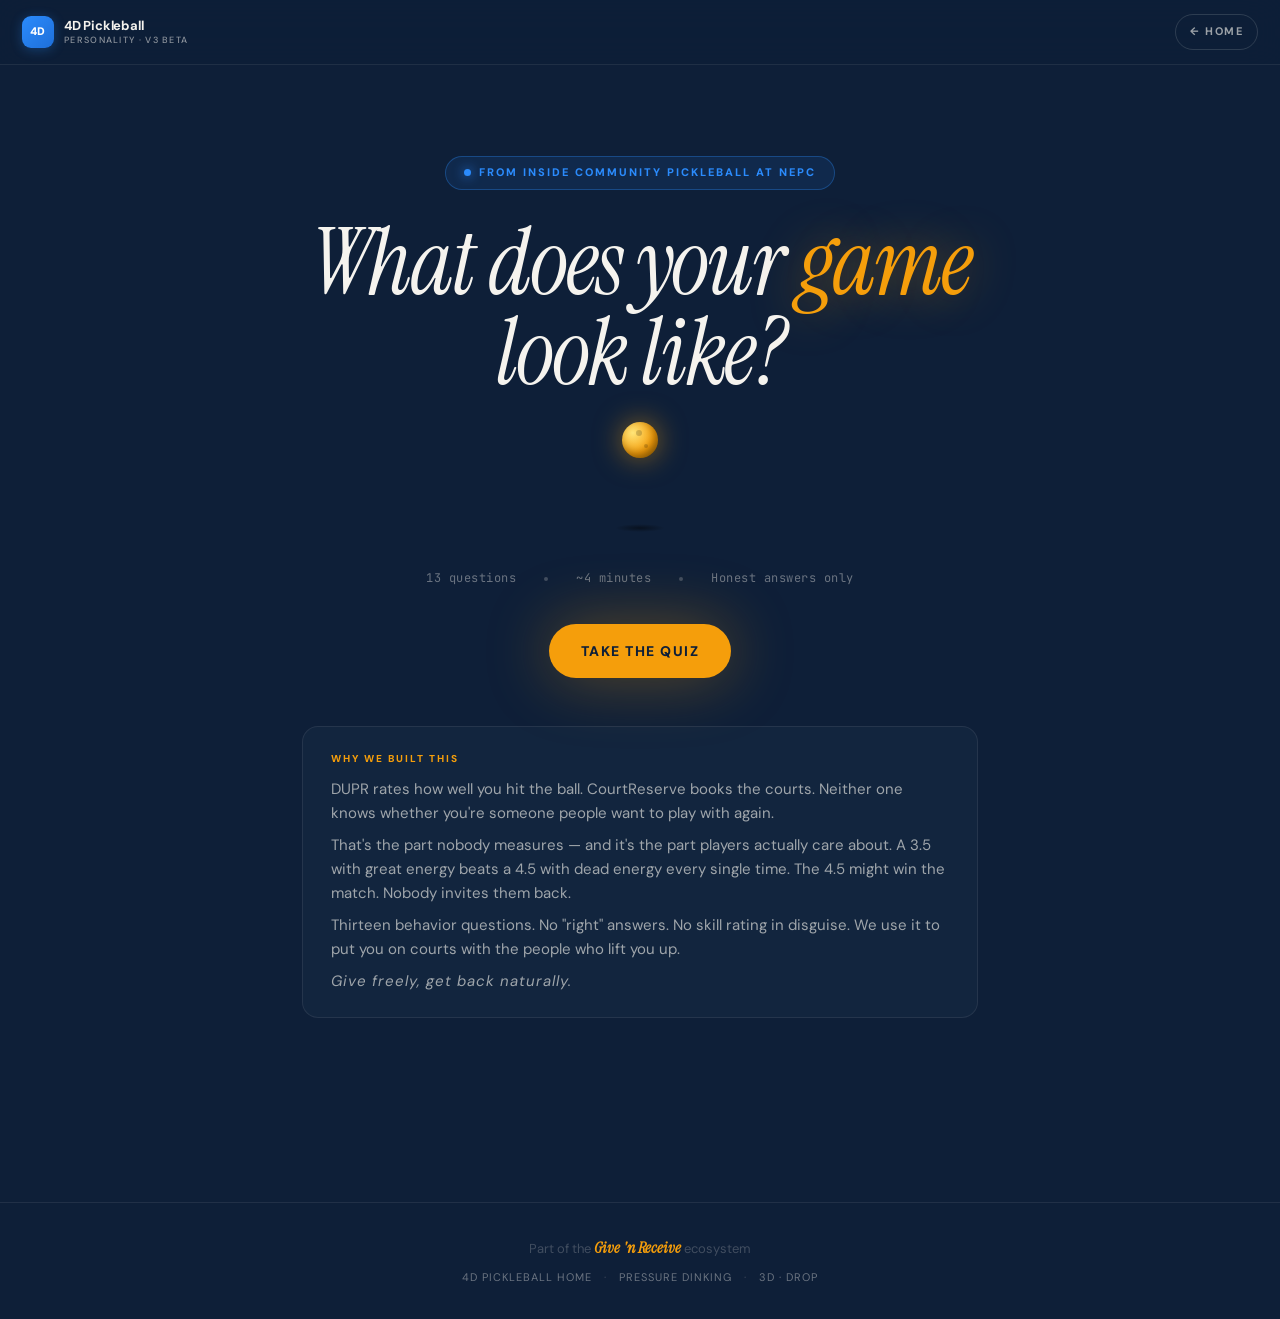
==== commit d54caac8: "Mirror: personality v3.1 from canonical (10 expert improvements) Mirrors proposaldave/4dpickleball d" ====
--- a/personality/index.html
+++ b/personality/index.html
@@ -5,28 +5,45 @@
 <meta name="viewport" content="width=device-width,initial-scale=1.0,viewport-fit=cover">
 <meta name="theme-color" content="#0E1F38">
 <title>What does your game look like? · 4D Pickleball</title>
-<meta name="description" content="A behavior quiz for pickleball players. Eleven questions about what you bring to a court — your energy, your style, what you value, and what gets in the way of your fun. From the people running real community pickleball at NEPC.">
+<meta name="description" content="The first pickleball personality quiz worth taking. Eleven questions about who you are on a court — your energy, your style, what you value, what kills your fun. From inside community pickleball at NEPC.">
 <meta property="og:title" content="What does your game look like? · 4D Pickleball">
 <meta property="og:description" content="DUPR rates how well you hit the ball. We rate who's worth playing with. Different quiz. Different game.">
 <meta property="og:type" content="website">
 <meta property="og:url" content="https://4dpickleball.com/personality">
+<meta name="twitter:card" content="summary_large_image">
 <link rel="icon" href="data:image/svg+xml,%3Csvg xmlns='http://www.w3.org/2000/svg' viewBox='0 0 100 100'%3E%3Crect width='100' height='100' rx='22' fill='%232B8BFC'/%3E%3Ctext x='50' y='68' font-family='Inter,Arial,sans-serif' font-size='56' font-weight='900' fill='white' text-anchor='middle'%3E4D%3C/text%3E%3C/svg%3E">
 <link rel="stylesheet" href="/4dp/tokens.css">
 
 <style>
 * { margin: 0; padding: 0; box-sizing: border-box; }
-html, body { background: var(--4dp-ink); color: var(--4dp-text); font-family: var(--4dp-font-body); -webkit-font-smoothing: antialiased; min-height: 100%; }
+html, body { background: var(--4dp-ink); color: var(--4dp-text); font-family: var(--4dp-font-body); -webkit-font-smoothing: antialiased; min-height: 100dvh; }
 body {
   background-color: var(--4dp-ink);
   background-image:
     radial-gradient(ellipse 80% 60% at 15% -10%, rgba(43,139,252,.10) 0%, transparent 55%),
-    radial-gradient(ellipse 60% 50% at 85% 110%, rgba(245,158,11,.08) 0%, transparent 60%),
-    radial-gradient(ellipse 40% 30% at 50% 50%, rgba(43,139,252,.04) 0%, transparent 70%);
+    radial-gradient(ellipse 60% 50% at 85% 110%, rgba(245,158,11,.08) 0%, transparent 60%);
   background-attachment: fixed;
   overflow-x: hidden;
-}
-
-/* ── TOPBAR ── */
+  transition: background-color 1.2s var(--4dp-ease);
+}
+body.tint-festival   { --tint: rgba(52,211,153,.18); }
+body.tint-anchor     { --tint: rgba(245,158,11,.18); }
+body.tint-captain    { --tint: rgba(244,114,182,.16); }
+body.tint-hype       { --tint: rgba(251,191,36,.16); }
+body.tint-hammer     { --tint: rgba(248,113,113,.14); }
+body.tint-craftsman  { --tint: rgba(43,139,252,.16); }
+body.tint-assassin   { --tint: rgba(155,93,229,.16); }
+body.tint-monk       { --tint: rgba(103,232,249,.16); }
+body[class*="tint-"] {
+  background-image:
+    radial-gradient(ellipse 90% 70% at 50% -10%, var(--tint) 0%, transparent 60%),
+    radial-gradient(ellipse 60% 50% at 85% 110%, rgba(245,158,11,.08) 0%, transparent 60%);
+}
+
+button, input, textarea { font: inherit; color: inherit; }
+button { -webkit-tap-highlight-color: transparent; }
+*, *:before, *:after { -webkit-text-size-adjust: 100%; }
+
 .topbar {
   position: fixed; top: 0; left: 0; right: 0; z-index: 50;
   display: flex; align-items: center; justify-content: space-between;
@@ -55,14 +72,12 @@
 }
 .topbar .home-link:hover { color: var(--4dp-text); border-color: var(--4dp-text-mute); }
 
-/* ── PAGES (state-machine) ── */
-.app { padding-top: 64px; min-height: 100vh; }
+.app { padding-top: 64px; min-height: 100dvh; }
 .page { display: none; max-width: 720px; margin: 0 auto; padding: 32px 22px 80px; }
 .page.active { display: block; animation: pageIn .55s var(--4dp-ease); }
 .page-wide { max-width: 1100px; }
 @keyframes pageIn { from { opacity: 0; transform: translateY(14px); } to { opacity: 1; transform: translateY(0); } }
 
-/* ── HERO ── */
 .hero { text-align: center; padding: 60px 0 40px; }
 .hero .eyebrow {
   display: inline-flex; align-items: center; gap: 8px;
@@ -75,7 +90,6 @@
 }
 .hero .eyebrow .dot { width: 7px; height: 7px; border-radius: 50%; background: var(--4dp-dink); box-shadow: 0 0 12px var(--4dp-dink); animation: pulse 2.4s ease infinite; }
 @keyframes pulse { 0%, 100% { opacity: .5; transform: scale(.85); } 50% { opacity: 1; transform: scale(1.1); } }
-
 .hero h1 {
   font-family: var(--4dp-font-display); font-style: italic; font-weight: 400;
   font-size: clamp(48px, 8vw, 92px);
@@ -84,19 +98,14 @@
   margin-bottom: 24px;
 }
 .hero h1 .accent { color: var(--gnr-gold); text-shadow: 0 0 48px rgba(245,158,11,.45); }
-.hero .sub {
-  font-size: 18px; color: var(--4dp-text-dim);
-  max-width: 540px; margin: 0 auto 36px; line-height: 1.55;
-}
+.hero .sub { font-size: 18px; color: var(--4dp-text-dim); max-width: 540px; margin: 0 auto 36px; line-height: 1.55; }
 .hero .meta {
   display: inline-flex; gap: 28px; align-items: center;
   font-family: var(--4dp-font-data); font-size: 12px; color: var(--4dp-text-mute);
-  margin-bottom: 36px;
-  letter-spacing: .5px;
+  margin-bottom: 36px; letter-spacing: .5px;
 }
 .hero .meta .dot { width: 4px; height: 4px; border-radius: 50%; background: var(--4dp-text-faint); }
 
-/* Animated bouncing ball above CTA */
 .ball-stage { position: relative; height: 110px; margin: 0 auto 32px; max-width: 260px; }
 .ball {
   position: absolute; left: 50%; top: 0;
@@ -106,15 +115,10 @@
   transform: translateX(-50%);
   animation: bounce 1.4s var(--4dp-ease) infinite;
 }
-.ball::before, .ball::after {
-  content: ''; position: absolute; background: rgba(0,0,0,.18); border-radius: 50%;
-}
+.ball::before, .ball::after { content: ''; position: absolute; background: rgba(0,0,0,.18); border-radius: 50%; }
 .ball::before { width: 6px; height: 6px; top: 8px; left: 14px; }
 .ball::after { width: 4px; height: 4px; top: 22px; left: 22px; }
-@keyframes bounce {
-  0%, 100% { top: 0; }
-  50% { top: 70px; }
-}
+@keyframes bounce { 0%, 100% { top: 0; } 50% { top: 70px; } }
 .ball-shadow {
   position: absolute; bottom: 0; left: 50%;
   width: 50px; height: 8px; border-radius: 50%;
@@ -122,55 +126,36 @@
   transform: translateX(-50%);
   animation: shadow 1.4s var(--4dp-ease) infinite;
 }
-@keyframes shadow {
-  0%, 100% { transform: translateX(-50%) scale(.5); opacity: .35; }
-  50% { transform: translateX(-50%) scale(1); opacity: .8; }
-}
-
-/* ── BUTTONS ── */
+@keyframes shadow { 0%, 100% { transform: translateX(-50%) scale(.5); opacity: .35; } 50% { transform: translateX(-50%) scale(1); opacity: .8; } }
+
 .btn {
   display: inline-flex; align-items: center; gap: 10px;
   padding: 16px 32px;
-  background: var(--gnr-gold);
-  color: var(--4dp-ink);
+  background: var(--gnr-gold); color: var(--4dp-ink);
   border: none; border-radius: var(--4dp-r-pill);
   font-family: var(--4dp-font-body); font-weight: 800; font-size: 14px;
-  letter-spacing: 1.5px; text-transform: uppercase;
-  cursor: pointer;
+  letter-spacing: 1.5px; text-transform: uppercase; cursor: pointer;
   box-shadow: var(--4dp-glow-gold);
   transition: transform var(--4dp-dur-fast) var(--4dp-ease), box-shadow .25s var(--4dp-ease);
-  text-decoration: none;
+  text-decoration: none; touch-action: manipulation;
 }
 .btn:hover { transform: translateY(-2px); box-shadow: 0 0 80px rgba(245,158,11,.55); }
-.btn:active { transform: translateY(0); }
-.btn-ghost {
-  background: transparent; color: var(--4dp-text);
-  border: 1px solid var(--4dp-hairline-s);
-  box-shadow: none;
-}
+.btn:active { transform: translateY(0) scale(.97); }
+.btn-ghost { background: transparent; color: var(--4dp-text); border: 1px solid var(--4dp-hairline-s); box-shadow: none; }
 .btn-ghost:hover { border-color: var(--4dp-text-mute); box-shadow: none; }
-.btn-blue {
-  background: var(--4dp-dink); color: #fff;
-  box-shadow: var(--4dp-glow-dink);
-}
+.btn-blue { background: var(--4dp-dink); color: #fff; box-shadow: var(--4dp-glow-dink); }
 .btn-blue:hover { box-shadow: 0 0 80px rgba(43,139,252,.55); }
-
-/* ── PREAMBLE ── */
+.btn-sm { padding: 10px 20px; font-size: 12px; }
+
 .preamble {
   margin-top: 48px; padding: 24px 28px;
-  background: var(--4dp-surface);
-  border: 1px solid var(--4dp-hairline);
-  border-radius: var(--4dp-r-md);
-  text-align: left;
-}
-.preamble .eyebrow-sm {
-  font-size: 10px; font-weight: 800; letter-spacing: 2px; text-transform: uppercase;
-  color: var(--gnr-gold); margin-bottom: 10px;
-}
+  background: var(--4dp-surface); border: 1px solid var(--4dp-hairline);
+  border-radius: var(--4dp-r-md); text-align: left;
+}
+.preamble .eyebrow-sm { font-size: 10px; font-weight: 800; letter-spacing: 2px; text-transform: uppercase; color: var(--gnr-gold); margin-bottom: 10px; }
 .preamble p { font-size: 15px; color: var(--4dp-text-dim); line-height: 1.6; margin-bottom: 8px; }
 .preamble p:last-child { margin-bottom: 0; }
 
-/* ── PROGRESS ── */
 .progress {
   position: sticky; top: 64px; z-index: 20;
   background: rgba(14,31,56,.88); backdrop-filter: blur(14px);
@@ -183,240 +168,328 @@
 .progress .fill { height: 100%; background: linear-gradient(90deg, var(--4dp-dink), var(--gnr-gold)); border-radius: 2px; transition: width .5s var(--4dp-ease); width: 0%; }
 .progress .num { font-family: var(--4dp-font-data); font-size: 13px; color: var(--4dp-text); font-weight: 700; }
 
-/* ── QUESTION ── */
-.q { animation: qIn .45s var(--4dp-ease); }
+.q { animation: qIn .35s var(--4dp-ease); min-height: 60dvh; display: flex; flex-direction: column; }
 @keyframes qIn { from { opacity: 0; transform: translateX(20px); } to { opacity: 1; transform: translateX(0); } }
-.q .qnum {
-  font-family: var(--4dp-font-data); font-size: 11px; color: var(--4dp-text-faint);
-  letter-spacing: 2px; text-transform: uppercase; margin-bottom: 14px;
-}
+.q .qnum { font-family: var(--4dp-font-data); font-size: 11px; color: var(--4dp-text-faint); letter-spacing: 2px; text-transform: uppercase; margin-bottom: 14px; }
 .q .qtext {
   font-family: var(--4dp-font-display); font-style: italic; font-weight: 400;
-  font-size: clamp(28px, 4vw, 40px);
-  letter-spacing: -.6px; line-height: 1.15;
+  font-size: clamp(28px, 4.4vw, 44px);
+  letter-spacing: -.6px; line-height: 1.12;
   color: var(--4dp-text);
   margin-bottom: 8px;
 }
-.q .qhint {
-  font-size: 14px; color: var(--4dp-text-mute);
-  margin-bottom: 28px;
-}
+.q .qhint { font-size: 14px; color: var(--4dp-text-mute); margin-bottom: 28px; }
 
 .opts { display: flex; flex-direction: column; gap: 10px; margin-bottom: 28px; }
 .opt {
   display: flex; align-items: center; gap: 14px;
   padding: 16px 20px;
-  background: var(--4dp-surface);
-  border: 1px solid var(--4dp-hairline);
+  background: var(--4dp-surface); border: 1px solid var(--4dp-hairline);
   border-radius: var(--4dp-r-md);
-  cursor: pointer;
-  font-size: 16px; color: var(--4dp-text);
-  transition: all var(--4dp-dur-fast) var(--4dp-ease);
+  cursor: pointer; font-size: 16px; color: var(--4dp-text);
+  transition: transform .12s var(--4dp-ease), border-color .2s, background .2s;
   text-align: left; line-height: 1.4;
-}
-.opt:hover {
-  border-color: var(--4dp-dink);
-  background: var(--4dp-surface-2);
-  transform: translateX(4px);
-}
-.opt.selected {
-  border-color: var(--gnr-gold);
-  background: rgba(245,158,11,.08);
-  box-shadow: 0 0 24px rgba(245,158,11,.18);
-}
-.opt .emoji { font-size: 22px; flex-shrink: 0; line-height: 1; }
+  width: 100%; touch-action: manipulation;
+}
+.opt:hover { border-color: var(--4dp-dink); background: var(--4dp-surface-2); }
+.opt:active { transform: scale(.97); }
+.opt.selected { border-color: var(--gnr-gold); background: rgba(245,158,11,.10); box-shadow: 0 0 24px rgba(245,158,11,.18); }
+.opt .emoji { font-size: 24px; flex-shrink: 0; line-height: 1; }
 .opt .text { flex: 1; }
 
-/* Multi-select: triggers */
-.opts.multi .opt {
-  padding: 14px 18px; font-size: 15px;
-}
+.opts.multi .opt { padding: 14px 18px; font-size: 15px; }
 .opts.multi .opt .check {
-  width: 20px; height: 20px; border-radius: 6px;
+  width: 22px; height: 22px; border-radius: 6px;
   border: 1.5px solid var(--4dp-text-faint);
   flex-shrink: 0;
   display: flex; align-items: center; justify-content: center;
   transition: all var(--4dp-dur-fast) var(--4dp-ease);
 }
-.opts.multi .opt.selected .check {
-  background: var(--gnr-gold); border-color: var(--gnr-gold);
-  color: var(--4dp-ink);
-}
-.opts.multi .opt.selected .check::after {
-  content: '✓'; font-size: 13px; font-weight: 900; color: var(--4dp-ink);
-}
-
-.q-actions {
-  display: flex; justify-content: space-between; align-items: center; gap: 12px;
-  margin-top: 12px;
-}
+.opts.multi .opt.selected .check { background: var(--gnr-gold); border-color: var(--gnr-gold); }
+.opts.multi .opt.selected .check::after { content: '✓'; font-size: 13px; font-weight: 900; color: var(--4dp-ink); }
+
+.q-actions { display: flex; justify-content: space-between; align-items: center; gap: 12px; margin-top: auto; padding-top: 12px; }
 .q-actions .btn { padding: 12px 24px; font-size: 12px; }
-.q-actions .skip {
-  font-size: 12px; color: var(--4dp-text-mute);
-  background: none; border: none; cursor: pointer;
-  font-family: var(--4dp-font-body); letter-spacing: 1px; text-transform: uppercase;
-  padding: 8px 12px; border-radius: 8px;
-  transition: color .2s;
-}
-.q-actions .skip:hover { color: var(--4dp-text); }
-
-/* ── CAPTURE FORM ── */
-.capture h2 {
-  font-family: var(--4dp-font-display); font-style: italic; font-weight: 400;
-  font-size: clamp(32px, 5vw, 52px);
-  letter-spacing: -1px; line-height: 1.05;
-  margin-bottom: 12px;
-}
-.capture .lede {
-  font-size: 16px; color: var(--4dp-text-dim); margin-bottom: 32px; line-height: 1.55;
-}
-.field { margin-bottom: 18px; }
-.field label {
-  display: block;
-  font-size: 11px; color: var(--4dp-text-mute);
-  letter-spacing: 1.5px; text-transform: uppercase;
-  margin-bottom: 8px;
-  font-weight: 700;
-}
-.field input[type="text"],
-.field input[type="email"] {
-  width: 100%;
-  padding: 14px 18px;
-  background: var(--4dp-surface);
-  border: 1px solid var(--4dp-hairline-s);
-  border-radius: var(--4dp-r-md);
-  color: var(--4dp-text);
-  font-family: var(--4dp-font-body); font-size: 16px;
-  transition: border-color .2s;
-}
-.field input:focus { outline: none; border-color: var(--gnr-gold); }
-.field-row { display: flex; gap: 12px; }
-.field-row .field { flex: 1; }
-
-.toggle-row {
-  display: flex; gap: 8px; flex-wrap: wrap;
-}
-.toggle {
-  padding: 10px 16px;
-  background: var(--4dp-surface);
-  border: 1px solid var(--4dp-hairline-s);
-  border-radius: var(--4dp-r-pill);
-  color: var(--4dp-text);
-  font-size: 13px; font-weight: 700;
-  cursor: pointer;
-  transition: all .2s;
-}
-.toggle.selected {
-  background: rgba(43,139,252,.18);
-  border-color: var(--4dp-dink);
-  color: var(--4dp-dink);
-}
-.skill-slider {
-  width: 100%;
-  -webkit-appearance: none; appearance: none;
-  height: 6px; background: var(--4dp-hairline);
-  border-radius: 3px; outline: none;
-  margin: 12px 0 6px;
-}
-.skill-slider::-webkit-slider-thumb {
-  -webkit-appearance: none; appearance: none;
-  width: 24px; height: 24px; border-radius: 50%;
-  background: var(--gnr-gold);
-  cursor: pointer;
-  box-shadow: var(--4dp-glow-gold);
-}
-.skill-slider::-moz-range-thumb {
-  width: 24px; height: 24px; border-radius: 50%;
-  background: var(--gnr-gold); cursor: pointer; border: none;
-  box-shadow: var(--4dp-glow-gold);
-}
-.skill-display {
-  font-family: var(--4dp-font-data); font-size: 24px; font-weight: 700;
-  color: var(--gnr-gold);
-  margin-top: 4px;
-}
-.skill-scale { display: flex; justify-content: space-between; font-size: 10px; color: var(--4dp-text-faint); letter-spacing: 1px; text-transform: uppercase; margin-top: 4px; }
-
-textarea.field-textarea {
-  width: 100%; min-height: 86px;
-  padding: 14px 18px;
-  background: var(--4dp-surface);
-  border: 1px solid var(--4dp-hairline-s);
-  border-radius: var(--4dp-r-md);
-  color: var(--4dp-text);
-  font-family: var(--4dp-font-body); font-size: 15px;
-  resize: vertical;
-}
-textarea.field-textarea:focus { outline: none; border-color: var(--gnr-gold); }
-
-.capture-disclaimer {
-  font-size: 11px; color: var(--4dp-text-faint); margin-top: 14px; line-height: 1.5;
-}
-
-/* ── EVENT MATRIX ── */
-.events-intro {
-  margin-bottom: 24px;
-}
+
+.events-intro { margin-bottom: 24px; }
 .events-intro h2 {
   font-family: var(--4dp-font-display); font-style: italic; font-weight: 400;
-  font-size: clamp(28px, 4vw, 40px);
-  letter-spacing: -.6px; line-height: 1.1;
-  color: var(--4dp-text);
-  margin-bottom: 10px;
+  font-size: clamp(28px, 4vw, 40px); letter-spacing: -.6px; line-height: 1.1;
+  color: var(--4dp-text); margin-bottom: 10px;
 }
 .events-intro p { font-size: 15px; color: var(--4dp-text-dim); line-height: 1.55; }
-
 .event-row {
-  display: grid;
-  grid-template-columns: 36px 1fr;
-  gap: 14px;
+  display: grid; grid-template-columns: 36px 1fr; gap: 14px;
   padding: 14px 16px 16px;
-  background: var(--4dp-surface);
-  border: 1px solid var(--4dp-hairline);
-  border-radius: var(--4dp-r-md);
-  margin-bottom: 10px;
+  background: var(--4dp-surface); border: 1px solid var(--4dp-hairline);
+  border-radius: var(--4dp-r-md); margin-bottom: 10px;
 }
 .event-row .ev-emoji { font-size: 24px; line-height: 1.1; padding-top: 2px; }
 .event-row .ev-body { min-width: 0; }
 .event-row .ev-name { font-weight: 700; color: var(--4dp-text); font-size: 15px; line-height: 1.2; margin-bottom: 2px; }
 .event-row .ev-blurb { font-size: 12px; color: var(--4dp-text-mute); line-height: 1.45; margin-bottom: 10px; }
-.event-row .ev-scale {
-  display: flex; gap: 6px; flex-wrap: wrap;
-}
-.event-row .ev-pill {
-  flex: 1 1 80px;
-  padding: 8px 4px;
-  background: transparent;
+.event-row .ev-scale { display: flex; gap: 6px; flex-wrap: wrap; }
+/* Segmented control — fits 4 buttons on iPhone SE without wrap. "Never tried" demoted to small below-link. */
+.ev-segmented {
+  display: grid; grid-template-columns: repeat(4, 1fr); gap: 0;
+  background: var(--4dp-surface-2);
   border: 1px solid var(--4dp-hairline-s);
-  border-radius: 8px;
+  border-radius: 12px; padding: 4px;
+  margin-bottom: 6px;
+}
+.ev-seg {
+  min-height: 48px;
+  background: transparent; border: none; border-radius: 8px;
+  font-size: 22px; font-weight: 700; color: var(--4dp-text-dim);
+  cursor: pointer; transition: all .18s ease;
+  touch-action: manipulation;
+  display: flex; align-items: center; justify-content: center;
+}
+.ev-seg:active { transform: scale(.95); }
+.ev-seg.selected.love     { background: var(--gnr-gold); color: var(--4dp-ink); box-shadow: 0 0 16px rgba(245,158,11,.4); }
+.ev-seg.selected.like     { background: rgba(52,211,153,.85); color: var(--4dp-ink); }
+.ev-seg.selected.meh      { background: rgba(245,243,238,.18); color: var(--4dp-text); }
+.ev-seg.selected.dislike  { background: rgba(248,113,113,.85); color: var(--4dp-ink); }
+.ev-never {
+  display: block; width: 100%;
+  background: transparent; border: none;
+  font-size: 11px; letter-spacing: 1.2px; text-transform: uppercase;
+  color: var(--4dp-text-faint); padding: 4px 0;
+  cursor: pointer; touch-action: manipulation;
+}
+.ev-never:hover { color: var(--4dp-text-mute); }
+.ev-never.selected { color: var(--4dp-dink); font-weight: 700; }
+
+.reveal-stage {
+  position: fixed; inset: 0; z-index: 200;
+  display: none; align-items: center; justify-content: center;
+  background: var(--4dp-ink-deep); overflow: hidden;
+}
+.reveal-stage.active { display: flex; animation: revealFade .4s ease both; }
+@keyframes revealFade { from { opacity: 0; } to { opacity: 1; } }
+.reveal-text {
+  position: absolute; bottom: 28%;
+  width: 100%; text-align: center;
+  font-family: var(--4dp-font-display); font-style: italic;
+  font-size: clamp(26px, 3.4vw, 34px);
   color: var(--4dp-text-dim);
-  font-size: 11px; font-weight: 700; letter-spacing: .5px; text-transform: uppercase;
-  cursor: pointer;
-  transition: all var(--4dp-dur-fast) var(--4dp-ease);
-  text-align: center;
-  min-width: 70px;
-}
-.event-row .ev-pill:hover { color: var(--4dp-text); border-color: var(--4dp-text-mute); }
-.event-row .ev-pill.selected.love     { background: rgba(245,158,11,.18); border-color: var(--gnr-gold); color: var(--gnr-gold); box-shadow: 0 0 16px rgba(245,158,11,.25); }
-.event-row .ev-pill.selected.like     { background: rgba(52,211,153,.14); border-color: var(--4dp-drop); color: var(--4dp-drop); }
-.event-row .ev-pill.selected.meh      { background: rgba(245,243,238,.06); border-color: var(--4dp-text-mute); color: var(--4dp-text); }
-.event-row .ev-pill.selected.dislike  { background: rgba(248,113,113,.10); border-color: var(--4dp-error); color: var(--4dp-error); }
-.event-row .ev-pill.selected.never    { background: rgba(43,139,252,.08); border-color: var(--4dp-dink); color: var(--4dp-dink); }
-
-@media (max-width: 540px) {
-  .event-row .ev-pill { font-size: 10px; padding: 8px 2px; min-width: 56px; }
-}
-
-/* Event preference summary on result page */
+  opacity: 0;
+  animation: revealTextIn .5s ease .2s both;
+}
+@keyframes revealTextIn { from { opacity: 0; transform: translateY(8px); } to { opacity: 1; transform: translateY(0); } }
+.reveal-ball {
+  position: absolute; left: 50%; top: -10%;
+  width: 48px; height: 48px; border-radius: 50%;
+  background: radial-gradient(circle at 30% 30%, #FFE578, var(--gnr-gold) 60%, #B57400);
+  box-shadow: 0 0 40px rgba(245,158,11,.6);
+  transform: translate(-50%, 0);
+  animation: revealBallArc 1.5s cubic-bezier(.5, 0, .8, 1) .4s forwards;
+}
+.reveal-ball::before, .reveal-ball::after { content: ''; position: absolute; background: rgba(0,0,0,.2); border-radius: 50%; }
+.reveal-ball::before { width: 7px; height: 7px; top: 14px; left: 14px; }
+.reveal-ball::after { width: 5px; height: 5px; top: 28px; left: 26px; }
+@keyframes revealBallArc {
+  0%   { top: -10%; transform: translate(-50%, 0) scale(.8); opacity: 0; }
+  20%  { opacity: 1; }
+  60%  { top: 50%; transform: translate(-50%, -50%) scale(1); }
+  100% { top: 50%; transform: translate(-50%, -50%) scale(.6); opacity: 0; }
+}
+.reveal-ripple {
+  position: absolute; left: 50%; top: 50%;
+  width: 60px; height: 60px; border-radius: 50%;
+  border: 2px solid var(--gnr-gold);
+  transform: translate(-50%, -50%) scale(.4);
+  opacity: 0;
+  animation: revealRipple 1.2s ease 1.6s forwards;
+}
+@keyframes revealRipple {
+  0%   { transform: translate(-50%, -50%) scale(.4); opacity: 1; border-width: 3px; }
+  100% { transform: translate(-50%, -50%) scale(14); opacity: 0; border-width: 1px; }
+}
+.reveal-flash { position: absolute; inset: 0; background: rgba(0,0,0,1); opacity: 0; animation: revealFlash .15s ease 2.0s forwards; }
+@keyframes revealFlash { 0% { opacity: 0; } 50% { opacity: 1; } 100% { opacity: 0; } }
+.reveal-name {
+  position: absolute; left: 50%; bottom: 28%;
+  transform: translate(-50%, 40px) scale(.85);
+  font-family: var(--4dp-font-display); font-style: italic; font-weight: 400;
+  font-size: clamp(56px, 11vw, 120px); letter-spacing: -3px; line-height: 1;
+  color: var(--4dp-text); text-align: center; white-space: nowrap;
+  text-shadow: 0 0 80px rgba(245,158,11,.5);
+  opacity: 0; pointer-events: none;
+}
+.reveal-stage.named .reveal-name { animation: nameReveal .55s cubic-bezier(.16,1,.3,1) 0s both; }
+@keyframes nameReveal {
+  0%   { opacity: 0; transform: translate(-50%, 40px) scale(.85); letter-spacing: 4px; }
+  60%  { opacity: 1; transform: translate(-50%, -8px) scale(1.04); letter-spacing: -3.5px; }
+  100% { opacity: 1; transform: translate(-50%, 0) scale(1); letter-spacing: -3px; }
+}
+.reveal-stage.named .reveal-text { animation: revealTextOut .25s ease 0s both; }
+@keyframes revealTextOut { to { opacity: 0; transform: translateY(-6px); } }
+
+.result { padding-top: 24px; }
+.result-hero { text-align: center; padding: 24px 0 48px; position: relative; }
+.result-hero .archetype-eyebrow {
+  font-size: 11px; font-weight: 800; letter-spacing: 3px; text-transform: uppercase;
+  color: var(--gnr-gold); margin-bottom: 14px;
+  animation: fadeUp .5s var(--4dp-ease) both;
+}
+.result-hero h1 {
+  font-family: var(--4dp-font-display); font-style: italic; font-weight: 400;
+  font-size: clamp(60px, 12vw, 132px);
+  letter-spacing: -3px; line-height: .92;
+  color: var(--4dp-text);
+  text-shadow: 0 0 80px rgba(245,158,11,.4);
+  animation: nameSnap .5s cubic-bezier(.16, 1, .3, 1) .15s both;
+  margin-bottom: 16px;
+}
+@keyframes nameSnap {
+  0%   { opacity: 0; transform: translateY(40px) scale(.8); letter-spacing: 4px; }
+  60%  { opacity: 1; transform: translateY(-4px) scale(1.02); letter-spacing: -3.5px; }
+  100% { transform: translateY(0) scale(1); letter-spacing: -3px; }
+}
+.result-hero .archetype-code {
+  display: inline-block;
+  font-family: var(--4dp-font-data); font-weight: 700;
+  font-size: 14px; letter-spacing: 4px;
+  padding: 6px 18px; border-radius: var(--4dp-r-pill);
+  background: rgba(245,158,11,.10); border: 1px solid rgba(245,158,11,.4);
+  color: var(--gnr-gold);
+  animation: fadeUp .6s var(--4dp-ease) .55s both;
+  margin-bottom: 22px;
+}
+.result-hero .tagline {
+  font-family: var(--4dp-font-display); font-style: italic;
+  font-size: clamp(20px, 2.8vw, 30px);
+  color: var(--4dp-text-dim);
+  max-width: 620px; margin: 0 auto 18px;
+  animation: fadeUp .7s var(--4dp-ease) .75s both;
+}
+.result-hero .rarity {
+  font-family: var(--4dp-font-data); font-size: 13px;
+  color: var(--4dp-text-mute); letter-spacing: 1px;
+  animation: fadeUp .7s var(--4dp-ease) .9s both;
+}
+.result-hero .rarity strong { color: var(--4dp-text); font-weight: 700; }
+@keyframes fadeUp { from { opacity: 0; transform: translateY(20px); } to { opacity: 1; transform: translateY(0); } }
+
+.archetype-icon { display: block; margin: 0 auto 24px; width: 140px; height: 140px; filter: drop-shadow(0 0 32px rgba(245,158,11,.35)); animation: iconIn .9s var(--4dp-ease) both; }
+@keyframes iconIn { from { opacity: 0; transform: scale(.6) rotate(-12deg); } to { opacity: 1; transform: scale(1) rotate(0); } }
+
+/* Recomposed hero — single screenshot-worthy image */
+.hero-art-frame {
+  width: 280px; height: 280px; margin: 8px auto 28px;
+  border-radius: 50%;
+  background: radial-gradient(circle at 35% 30%, var(--arch-tint, rgba(245,158,11,.4)), transparent 70%);
+  display: grid; place-items: center;
+  position: relative;
+  animation: iconIn 1s var(--4dp-ease) both;
+}
+.hero-art-frame::before {
+  content: ''; position: absolute; inset: -20px; border-radius: 50%;
+  border: 1px solid var(--arch-color, rgba(245,158,11,.25));
+  animation: ringPulse 3.2s ease-in-out infinite;
+}
+@keyframes ringPulse { 0%,100% { transform: scale(1); opacity: .6; } 50% { transform: scale(1.08); opacity: .2; } }
+.archetype-icon-xl { width: 200px; height: 200px; filter: drop-shadow(0 0 48px var(--arch-color, rgba(245,158,11,.5))); }
+.rarity-tag {
+  display: inline-block;
+  font-family: var(--4dp-font-data); font-size: 11px; font-weight: 700;
+  letter-spacing: 3px; padding: 7px 16px;
+  border: 1px solid var(--4dp-hairline-s); border-radius: 999px;
+  color: var(--4dp-text-mute); margin-bottom: 18px;
+  animation: fadeUp .5s var(--4dp-ease) both;
+}
+.rarity-tag strong { color: var(--gnr-gold); font-weight: 800; }
+.rarity-tag .sep { color: var(--4dp-text-faint); margin: 0 8px; }
+.rarity-tag .code-inline { color: var(--arch-color, var(--gnr-gold)); font-weight: 800; }
+
+.wing-row { display: flex; flex-wrap: wrap; gap: 10px; justify-content: center; margin-top: 6px; margin-bottom: 12px; animation: fadeUp .6s var(--4dp-ease) 1.1s both; }
+.wing-pill {
+  padding: 7px 16px; border-radius: var(--4dp-r-pill);
+  background: rgba(43,139,252,.10); border: 1px solid rgba(43,139,252,.32);
+  color: var(--4dp-dink);
+  font-size: 11px; font-weight: 800; letter-spacing: 1.2px; text-transform: uppercase;
+}
+.wing-pill.stress { background: rgba(248,113,113,.08); border-color: rgba(248,113,113,.32); color: var(--4dp-error); }
+
+.result-section { margin: 56px 0; padding-top: 32px; border-top: 1px solid var(--4dp-hairline); }
+.result-section .h-eyebrow { font-size: 11px; font-weight: 800; letter-spacing: 2.5px; text-transform: uppercase; color: var(--4dp-text-mute); margin-bottom: 8px; }
+.result-section h3 {
+  font-family: var(--4dp-font-display); font-style: italic; font-weight: 400;
+  font-size: clamp(28px, 4vw, 40px); letter-spacing: -.6px; line-height: 1.1;
+  color: var(--4dp-text); margin-bottom: 22px;
+}
+.result-section .sub { font-size: 15px; color: var(--4dp-text-dim); margin-bottom: 24px; line-height: 1.55; }
+
+.narrative {
+  background: var(--4dp-surface); border: 1px solid var(--4dp-hairline);
+  border-radius: var(--4dp-r-lg); padding: 28px 32px; margin-top: 18px;
+}
+.narrative .line {
+  font-family: var(--4dp-font-display); font-style: italic;
+  font-size: clamp(19px, 2.4vw, 23px); line-height: 1.4;
+  color: var(--4dp-text); margin-bottom: 14px;
+}
+.narrative .line:last-child { margin-bottom: 0; }
+.narrative .em { color: var(--gnr-gold); }
+.narrative .roast { color: var(--4dp-text-dim); }
+
+.radar-wrap { display: flex; flex-direction: column; align-items: center; margin-top: 18px; }
+.radar-svg { width: 100%; max-width: 480px; height: auto; }
+.radar-label-list { display: grid; grid-template-columns: repeat(2, 1fr); gap: 8px 18px; max-width: 480px; margin: 22px auto 0; width: 100%; }
+.radar-label-item {
+  display: flex; justify-content: space-between; align-items: baseline;
+  padding: 8px 0; border-bottom: 1px dashed var(--4dp-hairline);
+  font-size: 13px;
+}
+.radar-label-item .lbl { font-weight: 700; color: var(--4dp-text-dim); letter-spacing: .5px; text-transform: uppercase; font-size: 10px; }
+.radar-label-item .val { font-family: var(--4dp-font-display); font-style: italic; font-size: 18px; color: var(--4dp-text); }
+
+.court-grid-wrap { position: relative; aspect-ratio: 16 / 11; max-width: 760px; margin: 0 auto; background: var(--nepc-court-blue); border-radius: var(--4dp-r-md); border: 2px solid var(--nepc-line-white); overflow: hidden; }
+.court-grid-wrap::before {
+  content: ''; position: absolute; left: 0; right: 0; top: 38%; bottom: 38%;
+  background: var(--nepc-kitchen-burgundy); border-top: 2px solid var(--nepc-line-white); border-bottom: 2px solid var(--nepc-line-white);
+}
+.court-grid-wrap::after {
+  content: ''; position: absolute; left: 50%; top: 0; bottom: 0;
+  width: 1px; background: var(--nepc-line-white); opacity: .85;
+}
+.arch-cell-court {
+  position: absolute;
+  width: 22%; aspect-ratio: 1;
+  background: rgba(14,31,56,.86);
+  border: 1px solid var(--4dp-hairline);
+  border-radius: var(--4dp-r-md); padding: 10px;
+  display: flex; flex-direction: column; justify-content: space-between;
+  transition: all var(--4dp-dur) var(--4dp-ease);
+  text-align: left;
+}
+.arch-cell-court .row-tag { font-size: 9px; font-weight: 800; letter-spacing: 1.2px; text-transform: uppercase; color: var(--4dp-text-faint); }
+.arch-cell-court .name { font-family: var(--4dp-font-display); font-style: italic; font-size: 16px; line-height: 1.05; color: var(--4dp-text); margin-top: auto; }
+.arch-cell-court.you { border-color: var(--gnr-gold); background: rgba(245,158,11,.18); box-shadow: 0 0 32px rgba(245,158,11,.35); transform: scale(1.06); z-index: 2; }
+.arch-cell-court.you .row-tag { color: var(--gnr-gold); }
+.arch-cell-court.you::after { content: 'YOU'; position: absolute; top: 6px; right: 8px; font-size: 9px; font-weight: 900; color: var(--gnr-gold); letter-spacing: 1.5px; }
+.arch-cell-court.vibes { border-color: rgba(43,139,252,.55); background: rgba(43,139,252,.14); }
+.arch-cell-court.vibes::after { content: '✓ vibe'; position: absolute; top: 6px; right: 8px; font-size: 9px; font-weight: 800; color: var(--4dp-dink); letter-spacing: 1px; }
+.arch-cell-court.clash { border-color: rgba(248,113,113,.55); background: rgba(248,113,113,.10); opacity: .82; }
+.arch-cell-court.clash::after { content: '✕ tense'; position: absolute; top: 6px; right: 8px; font-size: 9px; font-weight: 800; color: var(--4dp-error); letter-spacing: 1px; }
+
+.triggers-list { display: flex; flex-wrap: wrap; gap: 8px; }
+.trig-pill { padding: 8px 14px; border-radius: var(--4dp-r-pill); background: rgba(248,113,113,.10); border: 1px solid rgba(248,113,113,.35); color: var(--4dp-error); font-size: 12px; font-weight: 700; }
+.trig-pill.none { background: rgba(52,211,153,.10); border-color: rgba(52,211,153,.35); color: var(--4dp-drop); }
+
+.insight {
+  margin-top: 28px; padding: 28px;
+  background: linear-gradient(135deg, rgba(245,158,11,.10), rgba(43,139,252,.06));
+  border: 1px solid rgba(245,158,11,.30);
+  border-radius: var(--4dp-r-lg); position: relative;
+}
+.insight .quote { font-family: var(--4dp-font-display); font-style: italic; font-size: clamp(20px, 2.6vw, 28px); line-height: 1.25; color: var(--4dp-text); margin-bottom: 12px; }
+.insight .quote .em { color: var(--gnr-gold); }
+.insight .by { font-size: 11px; color: var(--4dp-text-mute); letter-spacing: 1.5px; text-transform: uppercase; font-weight: 700; }
+
 .event-prefs-list { display: flex; flex-direction: column; gap: 8px; margin-top: 12px; }
-.event-pref-row {
-  display: flex; align-items: center; justify-content: space-between;
-  gap: 12px;
-  padding: 10px 14px;
-  background: var(--4dp-surface);
-  border: 1px solid var(--4dp-hairline);
-  border-radius: var(--4dp-r-sm);
-}
+.event-pref-row { display: flex; align-items: center; justify-content: space-between; gap: 12px; padding: 10px 14px; background: var(--4dp-surface); border: 1px solid var(--4dp-hairline); border-radius: var(--4dp-r-sm); }
 .event-pref-row .name { font-size: 14px; color: var(--4dp-text); font-weight: 600; }
 .event-pref-row .val { font-size: 11px; font-weight: 800; letter-spacing: 1px; text-transform: uppercase; padding: 4px 10px; border-radius: 999px; }
 .event-pref-row .val.love    { background: rgba(245,158,11,.15); color: var(--gnr-gold); }
@@ -425,323 +498,111 @@
 .event-pref-row .val.dislike { background: rgba(248,113,113,.10); color: var(--4dp-error); }
 .event-pref-row .val.never   { background: rgba(43,139,252,.08); color: var(--4dp-dink); }
 
-/* ── REVEAL ANIMATION ── */
-.reveal-loading {
-  text-align: center; padding: 80px 0;
-}
-.reveal-loading .pulse-court {
-  width: 100px; height: 60px; margin: 0 auto 24px;
-  background: var(--nepc-court-blue);
-  border: 2px solid var(--nepc-line-white);
-  border-radius: 4px;
-  position: relative;
-  animation: courtPulse 1.4s var(--4dp-ease) infinite;
-}
-.reveal-loading .pulse-court::before {
-  content: ''; position: absolute; inset: 14px 0;
-  background: var(--nepc-kitchen-burgundy);
-}
-.reveal-loading .pulse-court::after {
-  content: ''; position: absolute; left: 50%; top: 0; bottom: 0;
-  width: 1px; background: var(--nepc-line-white);
-}
-@keyframes courtPulse {
-  0%, 100% { transform: scale(1); box-shadow: 0 0 0 rgba(43,139,252,.6); }
-  50% { transform: scale(1.05); box-shadow: 0 0 60px rgba(43,139,252,.5); }
-}
-.reveal-loading .text {
-  font-family: var(--4dp-font-display); font-style: italic;
-  font-size: 24px; color: var(--4dp-text-dim);
-}
-.reveal-loading .dots span {
-  display: inline-block; opacity: 0;
-  animation: dotFade 1.4s ease infinite;
-}
-.reveal-loading .dots span:nth-child(1) { animation-delay: 0s; }
-.reveal-loading .dots span:nth-child(2) { animation-delay: .2s; }
-.reveal-loading .dots span:nth-child(3) { animation-delay: .4s; }
-@keyframes dotFade { 0%, 100% { opacity: 0; } 50% { opacity: 1; } }
-
-/* ── RESULT PAGE ── */
-.result { padding-top: 24px; }
-.result-hero {
-  text-align: center;
-  padding: 32px 0 48px;
-  position: relative;
-}
-.result-hero .archetype-eyebrow {
-  font-size: 12px; font-weight: 800; letter-spacing: 3px; text-transform: uppercase;
-  color: var(--gnr-gold); margin-bottom: 18px;
-  animation: fadeUp .5s var(--4dp-ease) both;
-}
-.result-hero h1 {
-  font-family: var(--4dp-font-display); font-style: italic; font-weight: 400;
-  font-size: clamp(56px, 10vw, 124px);
-  letter-spacing: -3px; line-height: .95;
-  color: var(--4dp-text);
-  text-shadow: 0 0 80px rgba(245,158,11,.4);
-  animation: fadeUp .7s var(--4dp-ease) .15s both;
-  margin-bottom: 12px;
-}
-.result-hero .style-badge {
-  display: inline-block;
-  padding: 8px 22px; border-radius: var(--4dp-r-pill);
-  background: rgba(43,139,252,.14);
-  border: 1px solid var(--4dp-dink);
-  color: var(--4dp-dink);
-  font-size: 13px; font-weight: 700; letter-spacing: 1.5px; text-transform: uppercase;
-  animation: fadeUp .7s var(--4dp-ease) .35s both;
-  margin-bottom: 28px;
-}
-.result-hero .tagline {
-  font-family: var(--4dp-font-display); font-style: italic;
-  font-size: clamp(20px, 2.6vw, 28px);
-  color: var(--4dp-text-dim);
-  max-width: 580px; margin: 0 auto;
-  animation: fadeUp .7s var(--4dp-ease) .55s both;
-}
-@keyframes fadeUp {
-  from { opacity: 0; transform: translateY(20px); }
-  to { opacity: 1; transform: translateY(0); }
-}
-
-.archetype-icon {
-  display: block; margin: 0 auto 32px; width: 140px; height: 140px;
-  filter: drop-shadow(0 0 32px rgba(245,158,11,.35));
-  animation: iconIn .9s var(--4dp-ease) both;
-}
-@keyframes iconIn {
-  from { opacity: 0; transform: scale(.6) rotate(-12deg); }
-  to { opacity: 1; transform: scale(1) rotate(0); }
-}
-
-/* Result sections */
-.result-section {
-  margin: 56px 0;
-  padding-top: 32px;
-  border-top: 1px solid var(--4dp-hairline);
-}
-.result-section .h-eyebrow {
-  font-size: 11px; font-weight: 800; letter-spacing: 2.5px; text-transform: uppercase;
-  color: var(--4dp-text-mute); margin-bottom: 8px;
-}
-.result-section h3 {
-  font-family: var(--4dp-font-display); font-style: italic; font-weight: 400;
-  font-size: clamp(28px, 4vw, 40px);
-  letter-spacing: -.6px; line-height: 1.1;
-  color: var(--4dp-text);
-  margin-bottom: 22px;
-}
-.result-section .sub {
-  font-size: 15px; color: var(--4dp-text-dim);
-  margin-bottom: 24px; line-height: 1.55;
-}
-
-/* Dimension bars */
-.dim-bars { display: flex; flex-direction: column; gap: 22px; }
-.dim-bar { }
-.dim-bar .bar-head {
-  display: flex; justify-content: space-between; align-items: baseline;
-  margin-bottom: 8px;
-}
-.dim-bar .bar-name { font-family: var(--4dp-font-body); font-weight: 700; font-size: 12px; letter-spacing: 1.5px; text-transform: uppercase; color: var(--4dp-text-mute); }
-.dim-bar .bar-value { font-family: var(--4dp-font-display); font-style: italic; font-size: 22px; color: var(--4dp-text); }
-.dim-bar .track {
-  position: relative;
-  height: 10px;
-  background: var(--4dp-hairline);
-  border-radius: 5px;
-  overflow: visible;
-}
-.dim-bar .track::before {
-  content: ''; position: absolute; left: 50%; top: -3px; bottom: -3px;
-  width: 1px; background: var(--4dp-text-faint);
-}
-.dim-bar .marker {
-  position: absolute;
-  top: 50%; transform: translate(-50%, -50%);
-  width: 22px; height: 22px; border-radius: 50%;
-  background: var(--gnr-gold);
-  box-shadow: var(--4dp-glow-gold);
-  animation: markerSlide 1s var(--4dp-ease) .3s both;
-  transition: left 1s var(--4dp-ease);
-}
-@keyframes markerSlide { from { left: 50% !important; opacity: 0; } to { opacity: 1; } }
-.dim-bar .ends {
-  display: flex; justify-content: space-between;
-  margin-top: 6px;
-  font-size: 11px; color: var(--4dp-text-faint);
-  letter-spacing: 1px; text-transform: uppercase;
-}
-
-/* Archetype grid */
-.arch-grid {
-  display: grid; grid-template-columns: repeat(4, 1fr); gap: 10px;
-  margin-top: 18px;
-}
-@media (max-width: 720px) { .arch-grid { grid-template-columns: repeat(2, 1fr); } }
-.arch-cell {
-  aspect-ratio: 1;
-  background: var(--4dp-surface);
-  border: 1px solid var(--4dp-hairline);
-  border-radius: var(--4dp-r-md);
-  padding: 14px;
-  display: flex; flex-direction: column; justify-content: space-between;
-  position: relative;
-  transition: all var(--4dp-dur) var(--4dp-ease);
-  text-align: left;
-}
-.arch-cell .row { display: flex; align-items: center; gap: 6px; }
-.arch-cell .axis-tag { font-size: 9px; font-weight: 800; letter-spacing: 1.2px; text-transform: uppercase; color: var(--4dp-text-faint); }
-.arch-cell .name { font-family: var(--4dp-font-display); font-style: italic; font-size: 22px; line-height: 1.05; color: var(--4dp-text); margin-top: auto; }
-.arch-cell.you {
-  border-color: var(--gnr-gold);
-  background: rgba(245,158,11,.10);
-  box-shadow: 0 0 32px rgba(245,158,11,.28);
-  transform: scale(1.04);
-  z-index: 2;
-}
-.arch-cell.you .axis-tag { color: var(--gnr-gold); }
-.arch-cell.vibes-with {
-  border-color: rgba(43,139,252,.45);
-  background: rgba(43,139,252,.06);
-}
-.arch-cell.vibes-with::after {
-  content: '✓ vibes'; position: absolute; top: 10px; right: 10px;
-  font-size: 9px; font-weight: 800; letter-spacing: 1px; text-transform: uppercase;
-  color: var(--4dp-dink);
-}
-.arch-cell.clash {
-  border-color: rgba(248,113,113,.45);
-  background: rgba(248,113,113,.04);
-  opacity: .7;
-}
-.arch-cell.clash::after {
-  content: '✕ clash'; position: absolute; top: 10px; right: 10px;
-  font-size: 9px; font-weight: 800; letter-spacing: 1px; text-transform: uppercase;
-  color: var(--4dp-error);
-}
-
-/* Triggers list */
-.triggers-list { display: flex; flex-wrap: wrap; gap: 8px; }
-.trig-pill {
-  padding: 8px 14px; border-radius: var(--4dp-r-pill);
-  background: rgba(248,113,113,.10);
-  border: 1px solid rgba(248,113,113,.35);
-  color: var(--4dp-error);
-  font-size: 12px; font-weight: 700; letter-spacing: .5px;
-}
-.trig-pill.none {
-  background: rgba(52,211,153,.10);
-  border-color: rgba(52,211,153,.35);
-  color: var(--4dp-drop);
-}
-
-/* Insight callout */
-.insight {
-  margin-top: 28px;
-  padding: 28px;
-  background: linear-gradient(135deg, rgba(245,158,11,.10), rgba(43,139,252,.06));
-  border: 1px solid rgba(245,158,11,.30);
-  border-radius: var(--4dp-r-lg);
-  position: relative;
-}
-.insight .quote {
-  font-family: var(--4dp-font-display); font-style: italic;
-  font-size: clamp(20px, 2.6vw, 28px);
-  line-height: 1.25;
-  color: var(--4dp-text);
-  margin-bottom: 12px;
-}
-.insight .quote .em { color: var(--gnr-gold); }
-.insight .by {
-  font-size: 11px; color: var(--4dp-text-mute);
-  letter-spacing: 1.5px; text-transform: uppercase;
-  font-weight: 700;
-}
-
-/* Share/CTA row */
-.actions-row {
-  display: flex; flex-wrap: wrap; gap: 12px;
-  margin: 32px 0 12px;
-}
-
-/* ── FOOTER LOCKUP ── */
-.footer {
-  margin-top: 64px;
-  padding: 32px 22px;
-  border-top: 1px solid var(--4dp-hairline);
-  text-align: center;
-  font-size: 13px; color: var(--4dp-text-faint);
-}
+.actions-row { display: flex; flex-wrap: wrap; gap: 12px; margin: 32px 0 12px; }
+.share-card-preview {
+  width: 100%; max-width: 320px; margin: 12px auto 22px;
+  border-radius: var(--4dp-r-md); box-shadow: var(--4dp-shadow-lg);
+  border: 1px solid var(--4dp-hairline-s); display: block;
+}
+
+.capture h2 { font-family: var(--4dp-font-display); font-style: italic; font-weight: 400; font-size: clamp(28px, 4.2vw, 44px); letter-spacing: -.8px; line-height: 1.1; margin-bottom: 12px; }
+.capture .lede { font-size: 16px; color: var(--4dp-text-dim); margin-bottom: 32px; line-height: 1.55; }
+.field { margin-bottom: 18px; }
+.field label { display: block; font-size: 11px; color: var(--4dp-text-mute); letter-spacing: 1.5px; text-transform: uppercase; margin-bottom: 8px; font-weight: 700; }
+.field input[type="text"], .field input[type="email"] {
+  width: 100%; padding: 14px 18px;
+  background: var(--4dp-surface); border: 1px solid var(--4dp-hairline-s);
+  border-radius: var(--4dp-r-md); color: var(--4dp-text);
+  font-family: var(--4dp-font-body); font-size: 16px;
+  transition: border-color .2s;
+}
+.field input:focus { outline: none; border-color: var(--gnr-gold); }
+.field-row { display: flex; gap: 12px; }
+.field-row .field { flex: 1; }
+.toggle-row { display: flex; gap: 8px; flex-wrap: wrap; }
+.toggle { padding: 10px 16px; background: var(--4dp-surface); border: 1px solid var(--4dp-hairline-s); border-radius: var(--4dp-r-pill); color: var(--4dp-text); font-size: 13px; font-weight: 700; cursor: pointer; transition: all .2s; touch-action: manipulation; }
+.toggle.selected { background: rgba(43,139,252,.18); border-color: var(--4dp-dink); color: var(--4dp-dink); }
+.skill-slider { width: 100%; -webkit-appearance: none; appearance: none; height: 6px; background: var(--4dp-hairline); border-radius: 3px; outline: none; margin: 12px 0 6px; }
+.skill-slider::-webkit-slider-thumb { -webkit-appearance: none; appearance: none; width: 24px; height: 24px; border-radius: 50%; background: var(--gnr-gold); cursor: pointer; box-shadow: var(--4dp-glow-gold); }
+.skill-slider::-moz-range-thumb { width: 24px; height: 24px; border-radius: 50%; background: var(--gnr-gold); cursor: pointer; border: none; box-shadow: var(--4dp-glow-gold); }
+.skill-display { font-family: var(--4dp-font-data); font-size: 24px; font-weight: 700; color: var(--gnr-gold); margin-top: 4px; }
+.skill-scale { display: flex; justify-content: space-between; font-size: 10px; color: var(--4dp-text-faint); letter-spacing: 1px; text-transform: uppercase; margin-top: 4px; }
+.capture-disclaimer { font-size: 11px; color: var(--4dp-text-faint); margin-top: 14px; line-height: 1.5; }
+
+.partner-banner {
+  margin-top: 28px; padding: 22px 26px;
+  background: linear-gradient(135deg, rgba(43,139,252,.16), rgba(245,158,11,.10));
+  border: 1px solid rgba(43,139,252,.35); border-radius: var(--4dp-r-lg);
+}
+.partner-banner h4 { font-family: var(--4dp-font-display); font-style: italic; font-size: 26px; color: var(--4dp-text); margin-bottom: 6px; }
+.partner-banner p { font-size: 14px; color: var(--4dp-text-dim); line-height: 1.5; margin-bottom: 14px; }
+
+.footer { margin-top: 64px; padding: 32px 22px; border-top: 1px solid var(--4dp-hairline); text-align: center; font-size: 13px; color: var(--4dp-text-faint); }
 .footer .ecosystem { color: var(--gnr-gold); font-weight: 600; font-style: italic; font-family: var(--4dp-font-display); font-size: 16px; }
 .footer .links { margin-top: 8px; font-size: 11px; letter-spacing: 1px; text-transform: uppercase; }
 .footer .links a { color: var(--4dp-text-mute); text-decoration: none; margin: 0 8px; }
 .footer .links a:hover { color: var(--4dp-text); }
 
-/* ── UTIL ── */
 .center { text-align: center; }
 .muted { color: var(--4dp-text-mute); }
 .tiny { font-size: 11px; letter-spacing: 1px; }
 
-/* Mobile tighten */
 @media (max-width: 540px) {
   .hero { padding: 36px 0 24px; }
   .hero .meta { gap: 14px; flex-wrap: wrap; justify-content: center; }
   .preamble { padding: 18px 20px; }
   .opt { padding: 14px 16px; font-size: 15px; }
+  .arch-cell-court .name { font-size: 12px; }
+  .court-grid-wrap { aspect-ratio: 1 / 1; }
 }
 </style>
 </head>
 <body class="tokens-base">
 
-<!-- ── TOPBAR ── -->
 <nav class="topbar">
   <a href="https://4dpickleball.com/" class="brand">
     <div class="brand-mark">4D</div>
-    <div class="brand-text">4D Pickleball<span>Personality Quiz · Beta</span></div>
+    <div class="brand-text">4D Pickleball<span>Personality · v3 Beta</span></div>
   </a>
   <a href="https://4dpickleball.com/" class="home-link">← Home</a>
 </nav>
 
+<div class="reveal-stage" id="revealStage">
+  <div class="reveal-text" id="revealText">Reading your court DNA...</div>
+  <div class="reveal-ball"></div>
+  <div class="reveal-ripple"></div>
+  <div class="reveal-flash"></div>
+  <div class="reveal-name" id="revealName"></div>
+</div>
+
 <div class="app">
 
-  <!-- ── PAGE 1: INTRO ── -->
   <section class="page active" id="page-intro">
     <div class="hero">
       <div class="eyebrow"><span class="dot"></span>From inside community pickleball at NEPC</div>
       <h1>What does your <span class="accent">game</span> look like?</h1>
-      <div class="ball-stage">
-        <div class="ball-shadow"></div>
-        <div class="ball"></div>
-      </div>
-      <div class="meta">
-        <span>11 questions</span><span class="dot"></span><span>~4 minutes</span><span class="dot"></span><span>Honest answers only</span>
-      </div>
-      <div>
-        <button class="btn" onclick="goPage('quiz')">Take the Quiz</button>
-      </div>
-      <div class="preamble">
+      <div class="ball-stage"><div class="ball-shadow"></div><div class="ball"></div></div>
+      <div class="meta"><span>13 questions</span><span class="dot"></span><span>~4 minutes</span><span class="dot"></span><span>Honest answers only</span></div>
+      <div><button class="btn" onclick="startQuiz()">Take the Quiz</button></div>
+      <div class="preamble" id="introPreamble">
         <div class="eyebrow-sm">Why we built this</div>
         <p>DUPR rates how well you hit the ball. CourtReserve books the courts. Neither one knows whether you're someone people want to play with again.</p>
         <p>That's the part nobody measures — and it's the part players actually care about. A 3.5 with great energy beats a 4.5 with dead energy every single time. The 4.5 might win the match. Nobody invites them back.</p>
-        <p>This quiz is the start of measuring it. Eleven behavior questions plus an event-fit pass — what kind of games light you up, what kills your fun, who you click with on a court. We use it to put you on courts with the people who lift you up.</p>
-        <p class="tiny muted">Built for the 4D Pickleball community. <em>Give freely, get back naturally.</em></p>
+        <p>Thirteen behavior questions. No "right" answers. No skill rating in disguise. We use it to put you on courts with the people who lift you up.</p>
+        <p class="tiny muted"><em>Give freely, get back naturally.</em></p>
       </div>
     </div>
   </section>
 
-  <!-- ── PAGE 2: QUIZ ── -->
   <section class="page" id="page-quiz">
     <div class="progress">
-      <div class="label" id="progLabel">Question</div>
+      <div class="label">Question</div>
       <div class="track"><div class="fill" id="progFill"></div></div>
-      <div class="num" id="progNum">1 / 11</div>
+      <div class="num" id="progNum">1 / 13</div>
     </div>
     <div id="qContainer"></div>
   </section>
 
-  <!-- ── PAGE 2.5: EVENT-TYPE ENJOYMENT ── -->
   <section class="page" id="page-events">
     <div class="progress">
       <div class="label">Event fit</div>
@@ -755,106 +616,65 @@
     <div id="eventsContainer"></div>
     <div class="q-actions" style="margin-top:24px;">
       <button class="btn btn-ghost" onclick="goPage('quiz', true)">← Back</button>
-      <button class="btn" onclick="goPage('capture')">Continue →</button>
+      <button class="btn" onclick="finishToReveal()">Reveal My Archetype →</button>
     </div>
   </section>
 
-  <!-- ── PAGE 3: CAPTURE ── -->
-  <section class="page" id="page-capture">
-    <div class="progress">
-      <div class="label">Almost done</div>
-      <div class="track"><div class="fill" style="width:100%"></div></div>
-      <div class="num">10 / 10</div>
-    </div>
-    <div class="capture">
-      <h2>One last step before the reveal.</h2>
-      <p class="lede">We use your name and email so we can put you on courts with the people who lift you up. Your answers join the community ledger — the data layer that makes good matches possible. We never share your email. We never spam.</p>
-
-      <div class="field-row">
-        <div class="field">
-          <label for="capName">Your name</label>
-          <input type="text" id="capName" autocomplete="name" placeholder="First and last">
-        </div>
-        <div class="field">
-          <label for="capEmail">Email</label>
-          <input type="email" id="capEmail" autocomplete="email" placeholder="you@example.com">
-        </div>
-      </div>
-
-      <div class="field">
-        <label>Are you a member at one of our clubs?</label>
-        <div class="toggle-row" id="memberToggles">
-          <button class="toggle" data-val="rye">Rye Beach (NEPC)</button>
-          <button class="toggle" data-val="middleton">Middleton (NEPC)</button>
-          <button class="toggle" data-val="other">Different club</button>
-          <button class="toggle" data-val="none">Not yet</button>
-        </div>
-      </div>
-
-      <div class="field">
-        <label for="capSkill">Your self-rated skill level <span class="muted tiny" style="text-transform:none;letter-spacing:0;">(roughly)</span></label>
-        <input type="range" id="capSkill" class="skill-slider" min="20" max="55" value="35" step="1">
-        <div class="skill-display" id="skillDisplay">3.5</div>
-        <div class="skill-scale"><span>2.0 · just started</span><span>3.5 · solid</span><span>5.0+ · pro</span></div>
-      </div>
-
-      <div class="field">
-        <label for="capWhy">In one sentence: why do you play pickleball? <span class="muted tiny" style="text-transform:none;letter-spacing:0;">(optional)</span></label>
-        <textarea id="capWhy" class="field-textarea" placeholder="Be honest. We're trying to understand what brings people back."></textarea>
-      </div>
-
-      <div class="actions-row">
-        <button class="btn" onclick="finishQuiz()">Reveal My Archetype →</button>
-        <button class="btn btn-ghost" onclick="goPage('events')">← Back</button>
-      </div>
-      <div class="capture-disclaimer">By submitting, you agree to receive your archetype results and occasional 4D Pickleball updates. We never share your email.</div>
-    </div>
-  </section>
-
-  <!-- ── PAGE 4: REVEAL LOADING ── -->
-  <section class="page" id="page-loading">
-    <div class="reveal-loading">
-      <div class="pulse-court"></div>
-      <div class="text">Analyzing your court DNA<span class="dots"><span>.</span><span>.</span><span>.</span></span></div>
-    </div>
-  </section>
-
-  <!-- ── PAGE 5: RESULT ── -->
   <section class="page page-wide" id="page-result">
     <div class="result">
       <div class="result-hero">
-        <svg id="archIcon" class="archetype-icon" viewBox="0 0 100 100"></svg>
-        <div class="archetype-eyebrow">Your court archetype is</div>
-        <h1 id="archName">The Archetype</h1>
-        <div class="style-badge" id="archStyle">+ Style Flavor</div>
+        <div class="rarity-tag" id="archRarity">
+          RAREST <strong>X.X%</strong><span class="sep">·</span><span class="code-inline" id="archCodeInline">XYZ</span>
+        </div>
+        <div class="hero-art-frame" id="heroArtFrame">
+          <svg id="archIcon" class="archetype-icon-xl" viewBox="0 0 100 100"></svg>
+        </div>
+        <h1 id="archName">The Archetype.</h1>
         <div class="tagline" id="archTagline">A one-line description of you on a pickleball court.</div>
+        <div class="wing-row">
+          <span class="wing-pill" id="wingPill">with a [Wing] wing</span>
+          <span class="wing-pill stress" id="stressPill">under pressure → [Stress]</span>
+        </div>
+      </div>
+
+      <div class="result-section">
+        <div class="h-eyebrow">The read on you</div>
+        <h3>What you bring to a court. And what your partner clocks.</h3>
+        <div class="narrative">
+          <div class="line" id="narrCompliment"></div>
+          <div class="line roast" id="narrRoast"></div>
+          <div class="line" id="narrHook"></div>
+        </div>
       </div>
 
       <div class="result-section">
         <div class="h-eyebrow">Your court DNA</div>
-        <h3>How you read on a court</h3>
-        <p class="sub">Three independent dimensions. Each one is its own scale — none of these axes is "better" than another.</p>
-        <div class="dim-bars" id="dimBars"></div>
+        <h3>Six axes. Each independent of skill.</h3>
+        <p class="sub">No axis is "better." High Mode means you play to vibe. Low Mode means you play to win. Both are real. Neither is wrong.</p>
+        <div class="radar-wrap">
+          <svg class="radar-svg" id="radarSvg" viewBox="0 0 480 380"></svg>
+          <div class="radar-label-list" id="radarLabels"></div>
+        </div>
       </div>
 
       <div class="result-section">
-        <div class="h-eyebrow">The grid</div>
-        <h3>The 8 archetypes — and where you sit</h3>
-        <p class="sub">Vibes (how much energy you bring) × Mode (do you play to compete or to vibe). Cells with <span style="color:var(--4dp-dink);font-weight:700">✓ vibes</span> are partners you'll likely click with. Cells marked <span style="color:var(--4dp-error);font-weight:700">✕ clash</span> may friction with you given your triggers.</p>
-        <div class="arch-grid" id="archGrid"></div>
+        <div class="h-eyebrow">The court</div>
+        <h3>Where you live on the grid</h3>
+        <p class="sub">The 8 archetypes laid on a top-down court. <span style="color:var(--4dp-dink);font-weight:700">✓ vibe</span> = partners you'll click with. <span style="color:var(--4dp-error);font-weight:700">✕ tense</span> = needs more dialing.</p>
+        <div class="court-grid-wrap" id="courtGrid"></div>
       </div>
 
       <div class="result-section" id="triggerSection">
         <div class="h-eyebrow">Your court triggers</div>
         <h3 id="triggerHeadline">What ruins your fun</h3>
-        <p class="sub" id="triggerSub">These are the player behaviors that drop your enjoyment. We use this signal — not your archetype alone — to predict who you'll vibe with.</p>
+        <p class="sub" id="triggerSub">These are the player behaviors that drop your enjoyment. Compatibility on a court is mostly about what you can't stand — not what you prefer.</p>
         <div class="triggers-list" id="triggersList"></div>
       </div>
 
       <div class="result-section" id="eventPrefsSection">
         <div class="h-eyebrow">Event fit</div>
         <h3>The games that light you up</h3>
-        <p class="sub">Your stated preference across the NEPC event taxonomy. We rank you into the events you'll actually want, not just the ones your skill says you "should" play.</p>
+        <p class="sub">Your stated preference across NEPC's event taxonomy.</p>
         <div class="event-prefs-list" id="eventPrefsList"></div>
       </div>
 
@@ -865,25 +685,39 @@
           <div class="quote">Skill rating tells you who's good. <span class="em">The invitation graph tells you who makes the night.</span> Nobody else measures the second one. We're the first.</div>
           <div class="by">— The thesis behind 4D Pickleball + Give 'n Receive</div>
         </div>
-        <p class="sub" style="margin-top:24px">Compatibility on a court is mostly about what you can't stand — not what you prefer. Two players with the same archetype still won't enjoy each other if their triggers cross. That's why this quiz captures both your shape <em>and</em> the things that ruin your fun.</p>
       </div>
 
       <div class="result-section">
-        <div class="h-eyebrow">Share & save</div>
-        <h3>Share your archetype</h3>
-        <p class="sub">Send it to your regular group. See if your read matches theirs.</p>
+        <div class="h-eyebrow">Save & share</div>
+        <h3>Your archetype card</h3>
+        <p class="sub">Auto-generated 1080×1920 — drop it straight into your group chat or an Instagram story.</p>
+        <canvas id="shareCanvas" width="540" height="960" class="share-card-preview" style="display:none"></canvas>
+        <img id="shareImg" class="share-card-preview" alt="Your archetype share card">
         <div class="actions-row">
-          <button class="btn" onclick="shareTwitter()">Share on X</button>
+          <button class="btn" onclick="downloadShareCard()">Download my card</button>
           <button class="btn btn-blue" onclick="copyShareLink()">Copy share link</button>
-          <button class="btn btn-ghost" onclick="downloadCSV()">Download my data (CSV)</button>
+          <button class="btn btn-ghost" onclick="shareTwitter()">Share on X</button>
         </div>
         <div id="shareStatus" class="tiny muted" style="margin-top:8px;height:14px;"></div>
+
+        <div class="partner-banner">
+          <h4>Take it with your partner.</h4>
+          <p>Doubles is the whole sport. The single most underrated question in pickleball: what kind of <em>team</em> are you two? Send them the link. We'll show you both.</p>
+          <button class="btn btn-blue btn-sm" onclick="copyPartnerLink()">Copy partner-take link</button>
+        </div>
+      </div>
+
+      <div class="result-section">
+        <div class="h-eyebrow">Last step</div>
+        <h3>Want us to remember you?</h3>
+        <p class="sub">Drop your name and email so we can match you into great games when your local club goes live. We never share your email. We never spam.</p>
+        <div id="captureInline"></div>
       </div>
 
       <div class="result-section">
         <div class="h-eyebrow">What's next</div>
         <h3>Get into great games with people who lift you up</h3>
-        <p class="sub">This is the first quiz of its kind because nobody else is building this. DUPR rates how well you hit the ball. CourtReserve books courts. Give 'n Receive runs the community layer — putting players on courts with the people who actually make the night. Your answers feed the engine. Join the list and we'll match you in when your local club goes live.</p>
+        <p class="sub">DUPR rates how well you hit the ball. CourtReserve books the courts. Give 'n Receive does the community side — putting you on courts with the people who make the night.</p>
         <div class="actions-row">
           <a class="btn" href="mailto:hello@4dpickleball.com?subject=Add%20me%20to%20the%20community%20list">Join the community list</a>
           <button class="btn btn-ghost" onclick="restart()">Retake the quiz</button>
@@ -893,186 +727,124 @@
     </div>
   </section>
 
-  <footer class="footer">
-    <div>Part of the <span class="ecosystem">Give 'n Receive</span> ecosystem</div>
-    <div class="links">
-      <a href="https://4dpickleball.com/">4D Pickleball Home</a> ·
-      <a href="https://4dpickleball.com/pressure-dinking/">Pressure Dinking Module</a>
+  <section class="page" id="page-thanks">
+    <div class="hero">
+      <div class="eyebrow">✓ You're in.</div>
+      <h1>Thanks, <span class="accent" id="thanksName">friend</span>.</h1>
+      <p class="sub">We've got your archetype on file. When your club joins Give 'n Receive, you'll be one of the first matched into great games.</p>
+      <div class="actions-row" style="justify-content:center">
+        <button class="btn" onclick="goPage('result', true)">Back to my archetype</button>
+        <a class="btn btn-ghost" href="https://4dpickleball.com/">Explore 4D Pickleball</a>
+      </div>
     </div>
-  </footer>
+  </section>
 
 </div>
+
+<footer class="footer">
+  <div>Part of the <span class="ecosystem">Give 'n Receive</span> ecosystem</div>
+  <div class="links">
+    <a href="https://4dpickleball.com/">4D Pickleball Home</a> ·
+    <a href="https://4dpickleball.com/pressure-dinking/">Pressure Dinking</a> ·
+    <a href="https://4dpickleball.com/drop/">3D · Drop</a>
+  </div>
+</footer>
 
 <script>
 'use strict';
 
-/* ════════════════════════════════════════════════════════════
-   CONFIG
-   ════════════════════════════════════════════════════════════ */
-
-// Google Apps Script Web App URL — replace once you deploy the backend.
-// While this is null/placeholder, submissions fall back to localStorage + CSV download.
-const SUBMIT_URL = ''; // e.g. 'https://script.google.com/macros/s/AKf.../exec'
-
-/* ════════════════════════════════════════════════════════════
-   QUIZ DATA
-   Each question scores one or more dimensions:
-     vibes:  -2 (Quiet) ↔ 0 (Steady) ↔ +2 (Bringer)
-     style:  -2 (Power) ↔ 0 (Mixer)  ↔ +2 (Touch)
-     mode:   -2 (Competitor) ↔ 0 ↔ +2 (Festival/Social)
-   Triggers (Q5) is multi-select.
-   ════════════════════════════════════════════════════════════ */
+const SUBMIT_URL = '';
 
 const QUESTIONS = [
-  {
-    id: 'q1',
-    text: "Tied at 9-9. What's actually going through your head?",
-    hint: "First instinct. Not the polished answer.",
-    type: 'single',
-    options: [
-      { emoji: '🔥', text: '"TIME TO COOK."', score: { vibes: +2, mode: -1 } },
-      { emoji: '🎯', text: '"OK. Lock in. Smart shots only."', score: { vibes: 0, mode: -2 } },
-      { emoji: '😌', text: '"Just keep the ball in."', score: { vibes: -1, mode: 0 } },
-      { emoji: '🎉', text: '"Whatever happens, this was fun."', score: { vibes: +1, mode: +2 } },
-    ],
-  },
-  {
-    id: 'q2',
-    text: "Your weapon under pressure?",
-    hint: "What you reach for when the rally heats up.",
-    type: 'single',
-    options: [
-      { emoji: '💥', text: 'Drive it — hit through them.', score: { style: -2 } },
-      { emoji: '🪶', text: 'Drop it — soft hands, take their pace away.', score: { style: +2 } },
-      { emoji: '🎯', text: 'Place it — find the gap, make them move.', score: { style: 0, mode: -1 } },
-      { emoji: '🎲', text: 'Read the moment — whatever the shot calls for.', score: { style: 0 } },
-    ],
-  },
-  {
-    id: 'q3',
-    text: "Your ideal partner is...",
-    hint: "Pick one.",
-    type: 'single',
-    options: [
-      { emoji: '📣', text: 'Talks the whole game. Hypes every shot.', score: { vibes: +2 } },
-      { emoji: '👍', text: 'Quietly handles their side of the court.', score: { vibes: 0 } },
-      { emoji: '🤐', text: 'Just plays. Words later.', score: { vibes: -2 } },
-      { emoji: '🧠', text: 'Calls plays. Reads the other team.', score: { vibes: 0, mode: -1 } },
-    ],
-  },
-  {
-    id: 'q4',
-    text: "A 7-year-old beats you in a friendly game. You...",
-    hint: "Be honest.",
-    type: 'single',
-    options: [
-      { emoji: '😂', text: 'Laugh, hug them, post about it.', score: { vibes: +2, mode: +2 } },
-      { emoji: '🙌', text: 'Respectful nod. Quiet acknowledgment.', score: { vibes: 0 } },
-      { emoji: '😤', text: 'Demand a rematch.', score: { mode: -2 } },
-      { emoji: '🤔', text: 'Quietly file what went wrong. Adjust.', score: { vibes: -1, mode: -1 } },
-    ],
-  },
-  {
-    id: 'q5',
-    text: "On the court, your face usually...",
-    hint: "What people actually see, not what you think you project.",
-    type: 'single',
-    options: [
-      { emoji: '😄', text: 'Smiling. Laughing. Visibly enjoying being there.', score: { warmth: +2 } },
-      { emoji: '🙂', text: 'Light. Pleasant. Easy to read.', score: { warmth: +1 } },
-      { emoji: '😐', text: 'Mostly neutral. I focus.', score: { warmth: -1 } },
-      { emoji: '🗿', text: 'Stone-faced. I am here to play, not to perform.', score: { warmth: -2 } },
-    ],
-  },
-  {
-    id: 'q6',
-    text: "You're playing with someone clearly below your level. You...",
-    hint: "Be honest. This is the question nobody answers honestly.",
-    type: 'single',
-    options: [
-      { emoji: '🤝', text: 'Dial it WAY down. Their fun is the point.', score: { dialdown: +2, mode: +1 } },
-      { emoji: '🎯', text: 'Mostly placement, some pace. They get to play a real game.', score: { dialdown: +1 } },
-      { emoji: '⚖️', text: 'Play normal. They need to learn what better looks like.', score: { dialdown: -1, mode: -1 } },
-      { emoji: '💥', text: "Honestly? I crush. They knew what they signed up for.", score: { dialdown: -2, mode: -2 } },
-    ],
-  },
-  {
-    id: 'q7',
-    text: "What kills your fun on a court?",
-    hint: "Multi-select. Pick everything that genuinely makes you not want to play.",
-    type: 'multi',
-    options: [
-      { id: 'hard_hitters',     emoji: '💢', text: 'Hard hitters / bangers' },
-      { id: 'lobbers',          emoji: '🎈', text: 'Lobbers (especially over and over)' },
-      { id: 'no_dial_down',     emoji: '⚔️', text: "Players who don't dial it down vs lower-level partners" },
-      { id: 'never_smiles',     emoji: '🗿', text: "Players who never smile / take it way too seriously" },
-      { id: 'mid_game_coaches', emoji: '🎤', text: 'Mid-game coaches (telling you what to do)' },
-      { id: 'sandbaggers',      emoji: '🪓', text: 'Sandbaggers (playing down their level)' },
-      { id: 'line_disputes',    emoji: '👁️', text: 'Line-call disputes / arguing every close call' },
-      { id: 'silent_partners',  emoji: '🥶', text: 'Silent partners (zero energy)' },
-      { id: 'hot_heads',        emoji: '😡', text: 'Hot-heads (visible frustration / paddle slams)' },
-      { id: 'trash_talkers',    emoji: '🗯️', text: 'Trash talkers' },
-      { id: 'slow_players',     emoji: '🐢', text: 'Players who slow the whole game down' },
-      { id: 'none',             emoji: '☀️', text: "Honestly? None of these. I just love being on a court." },
-    ],
-    minSelect: 0, maxSelect: 5,
-  },
-  {
-    id: 'q8',
-    text: "Mid-rally, you make a terrible shot. You...",
-    hint: "What actually comes out of your mouth.",
-    type: 'single',
-    options: [
-      { emoji: '📢', text: '"THAT WAS TERRIBLE." (with a grin)', score: { vibes: +2, warmth: +1 } },
-      { emoji: '🪨', text: 'Tap your paddle. Move on. Say nothing.', score: { vibes: -1 } },
-      { emoji: '🧠', text: 'Quietly internalize. Adjust the next ball.', score: { vibes: -2, warmth: -1 } },
-      { emoji: '🙏', text: 'Apologize to your partner. Reassure them.', score: { vibes: 0, mode: +1, warmth: +1 } },
-    ],
-  },
-  {
-    id: 'q9',
-    text: "Last point of the day. You're up 10-7. You...",
-    hint: "What's your closing move?",
-    type: 'single',
-    options: [
-      { emoji: '💥', text: 'End it with a winner.', score: { style: -2, mode: -1 } },
-      { emoji: '🪶', text: 'Dink them to death one more time.', score: { style: +2, mode: 0 } },
-      { emoji: '🎯', text: 'Whatever the spot calls for.', score: { style: 0 } },
-      { emoji: '🕷️', text: 'Wait for them to make the mistake.', score: { style: +1, mode: -2 } },
-    ],
-  },
-  {
-    id: 'q10',
-    text: "Why you play.",
-    hint: "The real why, not the polished answer.",
-    type: 'single',
-    options: [
-      { emoji: '👥', text: 'Friends, hangs, vibes.', score: { mode: +2, vibes: +1 } },
-      { emoji: '📈', text: 'Improvement. I want to get better.', score: { mode: -1 } },
-      { emoji: '🏆', text: 'Competition. I want to win.', score: { mode: -2 } },
-      { emoji: '🌊', text: 'The flow of a long, beautiful rally.', score: { mode: +1, style: +1 } },
-    ],
-  },
-  {
-    id: 'q11',
-    text: "Your dream pickleball afternoon.",
-    hint: "What's the version that makes you happiest?",
-    type: 'single',
-    options: [
-      { emoji: '🏆', text: '4 hours of competitive games — same level, full sends.', score: { mode: -2 } },
-      { emoji: '🍻', text: '2 hours of mixed levels with friends, then food and drinks.', score: { mode: +2, vibes: +1, warmth: +1 } },
-      { emoji: '🎓', text: '1-on-1 with a coach you respect.', score: { mode: -1, vibes: -1 } },
-      { emoji: '🤝', text: 'Open play with strangers who turn into friends.', score: { mode: +1, vibes: +1, warmth: +1 } },
-    ],
-  },
+  { id: 'q1', text: "It's 9-9. What's actually going through your head?", hint: "First instinct. Not the polished answer.", type: 'single', options: [
+    { emoji: '🔥', text: '"TIME TO COOK."', score: { vibes: +2, mode: -1 } },
+    { emoji: '🎯', text: '"OK. Lock in. Smart shots only."', score: { vibes: 0, mode: -2 } },
+    { emoji: '😌', text: '"Just keep the ball in."', score: { vibes: -1, mode: 0 } },
+    { emoji: '🎉', text: '"Whatever happens, this was fun."', score: { vibes: +1, mode: +2 } },
+  ]},
+  { id: 'q2', text: "Your weapon under pressure?", hint: "What you reach for when the rally heats up.", type: 'single', options: [
+    { emoji: '💥', text: 'Drive it through them.', score: { style: -2 } },
+    { emoji: '🪶', text: 'Drop it — soft hands, take their pace away.', score: { style: +2 } },
+    { emoji: '🎯', text: 'Place it. Find the gap. Make them move.', score: { style: 0, mode: -1 } },
+    { emoji: '🎲', text: 'Read the moment. Whatever the shot calls for.', score: { style: 0 } },
+  ]},
+  { id: 'q2b', text: "Third shot. You're at the baseline. Default move?", hint: "Honest default. Not what your coach wants.", type: 'single', options: [
+    { emoji: '🚀', text: 'Drive. Pace through them.', score: { style: -2 } },
+    { emoji: '☁️', text: 'Drop. Get to the kitchen.', score: { style: +2 } },
+    { emoji: '🎯', text: 'Drive-drop hybrid — depends what they gave me.', score: { style: 0 } },
+  ]},
+  { id: 'q3', text: "Ideal partner?", hint: "Pick one.", type: 'single', options: [
+    { emoji: '📣', text: 'Talks the whole game. Hypes every shot.', score: { vibes: +2 } },
+    { emoji: '👍', text: 'Quietly handles their side of the court.', score: { vibes: 0 } },
+    { emoji: '🤐', text: 'Just plays. Words later.', score: { vibes: -2 } },
+    { emoji: '🧠', text: 'Calls plays. Reads the other team.', score: { vibes: 0, mode: -1 } },
+  ]},
+  { id: 'q4', text: "Your partner just shanked an easy putaway. You...", hint: "What actually comes out — body language counts.", type: 'single', options: [
+    { emoji: '🤝', text: 'Paddle-tap. "We got the next one."', score: { warmth: +2, composure: +1 } },
+    { emoji: '😐', text: 'Move on. Say nothing.', score: { warmth: 0, composure: 0 } },
+    { emoji: '🙄', text: 'Visible eye-roll. Quick head shake.', score: { warmth: -2, mode: -1 } },
+    { emoji: '🤣', text: '"What WAS that?!" (with a grin)', score: { vibes: +2, warmth: +1 } },
+  ]},
+  { id: 'q5', text: "On the court, your face usually...", hint: "What people actually see, not what you think you project.", type: 'single', options: [
+    { emoji: '😄', text: 'Smiling. Laughing. Visibly enjoying being there.', score: { warmth: +2 } },
+    { emoji: '🙂', text: 'Light. Pleasant. Easy to read.', score: { warmth: +1 } },
+    { emoji: '😐', text: 'Mostly neutral. I focus.', score: { warmth: -1 } },
+    { emoji: '🗿', text: 'Stone-faced. Here to play, not perform.', score: { warmth: -2 } },
+  ]},
+  { id: 'q6', text: "Playing with someone clearly below your level. You...", hint: "Be honest. This is the question nobody answers honestly.", type: 'single', options: [
+    { emoji: '🤝', text: 'Dial it WAY down. Their fun is the point.', score: { composure: +2, mode: +1 } },
+    { emoji: '🎯', text: 'Mostly placement, some pace. They get to play a real game.', score: { composure: +1 } },
+    { emoji: '⚖️', text: 'Play normal. They need to learn what better looks like.', score: { composure: -1, mode: -1 } },
+    { emoji: '💥', text: "Honestly? I crush. They knew what they signed up for.", score: { composure: -2, mode: -2 } },
+  ]},
+  { id: 'q7', text: "Your worst pickleball habit, honestly?", hint: "Pick the one that stings. We're not telling.", type: 'single', options: [
+    { emoji: '🎤', text: 'Over-coaching my partner mid-rally.', score: { mode: -1, composure: -1 } },
+    { emoji: '🎈', text: "Lobbing when I shouldn't.", score: { style: +1, mode: -1 } },
+    { emoji: '💥', text: "Hitting too hard at people who don't want it.", score: { style: -1, composure: -1 } },
+    { emoji: '💬', text: 'Talking instead of serving.', score: { vibes: +1, mode: +1 } },
+    { emoji: '🤷', text: "Honestly? None of these. I'm clean.", score: { mode: 0 }, manipulationFlag: true },
+  ]},
+  { id: 'q8', text: "You lose 11-9 to a team you should've beaten. You...", hint: "How long does it actually bother you?", type: 'single', options: [
+    { emoji: '😅', text: 'Laugh. Plan the rematch. Move on.', score: { vibes: +1, mode: 0 } },
+    { emoji: '🧪', text: 'Analyze what went wrong. Adjust for next time.', score: { mode: -1 } },
+    { emoji: '😠', text: "It bothers me for hours.", score: { mode: -2 } },
+    { emoji: '🤷', text: "Doesn't really bother me.", score: { mode: +2 } },
+  ]},
+  { id: 'q9', text: "Your dream pickleball afternoon.", hint: "What's the version that makes you happiest?", type: 'single', options: [
+    { emoji: '🏆', text: '4 hours of competitive games — same level, full sends.', score: { mode: -2 } },
+    { emoji: '🍻', text: '2 hours mixed levels with friends. Then food, drinks.', score: { mode: +2, vibes: +1, warmth: +1 } },
+    { emoji: '🎓', text: '1-on-1 with a coach you respect.', score: { mode: -1, vibes: -1 } },
+    { emoji: '🤝', text: 'Open play. Strangers turn into friends.', score: { mode: +1, vibes: +1, warmth: +1 } },
+  ]},
+  { id: 'q10', text: "Your last 10 scheduled games. How many did you flake on?", hint: "Reliability is the unsexy thing every captain wants. Be honest.", type: 'single', options: [
+    { emoji: '🪨', text: "0. I'm there. Always.", score: { reliability: +2 } },
+    { emoji: '👍', text: '1-2. Life happens.', score: { reliability: +1 } },
+    { emoji: '😬', text: "3-4. I know, I know.", score: { reliability: -1 } },
+    { emoji: '🫣', text: "5+. I have a problem.", score: { reliability: -2 } },
+  ]},
+  { id: 'q10b', text: "Last time a captain texted at 7am asking for a fill, you...", hint: "Real moment. Don't gild it.", type: 'single', options: [
+    { emoji: '🏃', text: '"On my way." Already moving.', score: { reliability: +2 } },
+    { emoji: '👌', text: "Said yes if I could. No if I couldn't. Replied either way.", score: { reliability: +1 } },
+    { emoji: '😬', text: 'Saw it, meant to reply, forgot.', score: { reliability: -1 } },
+    { emoji: '📵', text: "Captains don't text me. I'm not on that list.", score: { reliability: -1 } },
+  ]},
+  { id: 'q11', text: "What kills your fun on a court?", hint: "Multi-select. Pick everything that genuinely makes you not want to play.", type: 'multi', options: [
+    { id: 'hard_hitters',     emoji: '💢', text: 'Hard hitters / bangers' },
+    { id: 'lobbers',          emoji: '🎈', text: 'Lobbers (especially over and over)' },
+    { id: 'no_dial_down',     emoji: '⚔️', text: "Players who don't dial it down vs lower-level partners" },
+    { id: 'never_smiles',     emoji: '🗿', text: "Players who never smile / take it way too seriously" },
+    { id: 'hooked_calls',     emoji: '👁️', text: 'Hooked line calls / questionable judging' },
+    { id: 'ball_hogs',        emoji: '🦅', text: 'Ball hogs / over-poachers' },
+    { id: 'that_guy',         emoji: '🙄', text: 'THAT GUY (visible disgust at partner mistakes)' },
+    { id: 'score_mumblers',   emoji: '🤫', text: "Score mumblers (call score so soft you can't hear it)" },
+    { id: 'mid_game_coaches', emoji: '🎤', text: 'Mid-game coaches (telling you what to do)' },
+    { id: 'sandbaggers',      emoji: '🪓', text: 'Sandbaggers (playing down their level)' },
+    { id: 'hot_heads',        emoji: '😡', text: 'Hot-heads (paddle slammers, partner berators)' },
+    { id: 'trash_talkers',    emoji: '🗯️', text: 'Trash talkers' },
+    { id: 'slow_players',     emoji: '🐢', text: 'Players who slow the whole game down' },
+    { id: 'none',             emoji: '☀️', text: "Honestly? None of these. I just love being on a court." },
+  ], minSelect: 0, maxSelect: 5 },
 ];
-
-/* ════════════════════════════════════════════════════════════
-   EVENT TYPES — pulled from NEPC's actual taxonomy
-   Players self-report enjoyment level for each.
-   Scale: -2 (dislike) ↔ -1 (meh) ↔ 0 (no opinion / never tried)
-        ↔ +1 (like) ↔ +2 (love)
-   ════════════════════════════════════════════════════════════ */
 
 const EVENT_TYPES = [
   { id: 'give_n_take',   name: "Give 'n Take",       blurb: "Invitation-based, mixed-skill, personality-matched.", emoji: '🤝' },
@@ -1086,91 +858,33 @@
   { id: 'tournament',    name: 'Tournament / Ladder', blurb: "Ranked competition. Stakes, brackets, results that count.", emoji: '🏆' },
 ];
 
-/* ════════════════════════════════════════════════════════════
-   ARCHETYPES — 8-cell grid: vibes (4 rows) × mode (2 cols)
-   ════════════════════════════════════════════════════════════ */
-
 const ARCHETYPES = [
-  // tier mapping (internal, not shown to player):
-  // - "energizer"  : 1-in-50 group-levelers who lift every court they touch
-  // - "amplifier"  : reliably positive contributors
-  // - "player"     : show up, play, leave — pleasant default
-  // The same archetype can land in different tiers based on warmth/dial-down/triggers.
-
-  // Bringer + Competitor
-  { code: 'HC', name: 'The Hype Cannon',    vibesRange: [+1, +2], modeRange: [-2, 0],
-    tagline: "Loud, lethal, loving every minute. You play to win — but the noise is the point.",
-    vibesWith: ['CT', 'FE', 'AN'], clashWith: ['MK', 'AS'],
-    color: '#FBBF24', icon: 'hype', defaultTier: 'amplifier' },
-  { code: 'CT', name: 'The Captain',        vibesRange: [+1, +2], modeRange: [-2, 0],
-    tagline: "Calls the plays. Keeps the team loose. Refuses to let anyone tilt.",
-    vibesWith: ['HC', 'AN', 'HM'], clashWith: ['AS', 'MK'],
-    color: '#F472B6', icon: 'captain', defaultTier: 'amplifier' },
-  // Steady + Competitor
-  { code: 'HM', name: 'The Hammer',         vibesRange: [-1, +1], modeRange: [-2, 0],
-    tagline: "Quiet executioner. Says 'good shot' once a game. Beats you twice.",
-    vibesWith: ['CT', 'AS', 'CR'], clashWith: ['FE'],
-    color: '#F87171', icon: 'hammer', defaultTier: 'player' },
-  { code: 'AS', name: 'The Assassin',       vibesRange: [-2, 0], modeRange: [-2, 0],
-    tagline: "Doesn't talk. Wins. You forget they're on the court — until you've lost.",
-    vibesWith: ['HM', 'MK', 'CR'], clashWith: ['HC', 'FE'],
-    color: '#60A5FA', icon: 'assassin', defaultTier: 'player' },
-  // Bringer + Social
-  { code: 'FE', name: 'The Festival',       vibesRange: [+1, +2], modeRange: [+1, +2],
-    tagline: "Soft game, bigger smile. The reason this group still plays together.",
-    vibesWith: ['AN', 'CT', 'HC'], clashWith: ['HM', 'AS'],
-    color: '#34D399', icon: 'festival', defaultTier: 'energizer' },
-  { code: 'AN', name: 'The Anchor',         vibesRange: [+1, +2], modeRange: [+1, +2],
-    tagline: "Steady warmth. Plays anyone, with anyone — and everyone leaves better off.",
-    vibesWith: ['FE', 'CR', 'HC'], clashWith: [],
-    color: '#F59E0B', icon: 'anchor', defaultTier: 'energizer' },
-  // Steady + Social
-  { code: 'CR', name: 'The Craftsman',      vibesRange: [-1, +1], modeRange: [+1, +2],
-    tagline: "Plays for the rally. A 47-shot kitchen exchange is your love language.",
-    vibesWith: ['MK', 'AN', 'HM'], clashWith: ['HC'],
-    color: '#2B8BFC', icon: 'craftsman', defaultTier: 'amplifier' },
-  { code: 'MK', name: 'The Monk',           vibesRange: [-2, 0], modeRange: [+1, +2],
-    tagline: "Zen kitchen rallies. No drama. No ego. Just dinks. Forever.",
-    vibesWith: ['CR', 'AS'], clashWith: ['HC', 'FE'],
-    color: '#9B5DE5', icon: 'monk', defaultTier: 'player' },
+  { code: 'HCB', name: 'The Hype Cannon', short: 'HYPE', vibesRange: [+1.0, +2], modeRange: [-2, 0], courtZone: 'baseline-left', color: '#FBBF24', tintClass: 'tint-hype', icon: 'hype', tagline: "Loud, lethal, loving every minute.", rarity: 5, defaultTier: 'amplifier', wing: 'CBM', stress: 'HSP', compliment: "You bring electricity to a court most players couldn't generate in an hour.", roast: "But sometimes you're hitting harder when softer would win.", hook: "Pair you with a Craftsman and you become unstoppable. Two Hype Cannons in one foursome and the rally dies in three shots.", vibesWith: ['CBM', 'FBT', 'ABS'], clashWith: ['MQT', 'AQP'] },
+  { code: 'CBM', name: 'The Captain', short: 'CAPT', vibesRange: [+1.0, +2], modeRange: [-2, 0], courtZone: 'baseline-right', color: '#F472B6', tintClass: 'tint-captain', icon: 'captain', tagline: "Calls the plays. Keeps the team loose. Refuses to let anyone tilt.", rarity: 8, defaultTier: 'amplifier', wing: 'HCB', stress: 'ABS', compliment: "You make average partners look like contenders.", roast: "But sometimes the team needs a follower, and that's not you.", hook: "Pair with a Hype Cannon and you're a top-10% team. Two Captains and someone's ego loses.", vibesWith: ['HCB', 'ABS', 'HSP'], clashWith: ['AQP', 'MQT'] },
+  { code: 'HSP', name: 'The Hammer', short: 'HAMM', vibesRange: [-1.0, +1], modeRange: [-2, 0], courtZone: 'midcourt-left', color: '#F87171', tintClass: 'tint-hammer', icon: 'hammer', tagline: "Quiet executioner. Says 'good shot' once a game. Beats you twice.", rarity: 11, defaultTier: 'player', wing: 'AQP', stress: 'CST', compliment: "Your putaways have a reputation that travels club to club.", roast: "But your dink game is ten years younger than your drive.", hook: "Pair with a Captain and you're surgical. Pair with a Festival and you both wonder why you signed up.", vibesWith: ['CBM', 'AQP', 'CST'], clashWith: ['FBT'] },
+  { code: 'AQP', name: 'The Assassin', short: 'ASSN', vibesRange: [-2, 0], modeRange: [-2, 0], courtZone: 'midcourt-right', color: '#9B5DE5', tintClass: 'tint-assassin', icon: 'assassin', tagline: "Doesn't talk. Wins. You forget they're on the court — until you've lost.", rarity: 6, defaultTier: 'player', wing: 'HSP', stress: 'HCB', compliment: "Your composure under pressure is the rarest thing in pickleball.", roast: "But the silence costs you partners who needed feedback.", hook: "Pair with a Hammer and you're a wall. Pair with a Festival and the energy gap is brutal for both of you.", vibesWith: ['HSP', 'MQT', 'CST'], clashWith: ['HCB', 'FBT'] },
+  { code: 'FBT', name: 'The Festival', short: 'FEST', vibesRange: [+1.0, +2], modeRange: [+1, +2], courtZone: 'kitchen-left', color: '#34D399', tintClass: 'tint-festival', icon: 'festival', tagline: "Soft game. Bigger smile. The reason this group still plays together.", rarity: 12, defaultTier: 'energizer', wing: 'ABS', stress: 'CST', compliment: "Three of your foursome would have quit pickleball by now if you weren't in their group chat.", roast: "But you'd rather chat than close out a winnable game.", hook: "Pair with a Captain and you elevate everyone. Pair with a Hammer and the energy mismatch hurts both of you.", vibesWith: ['ABS', 'CBM', 'HCB'], clashWith: ['HSP', 'AQP'] },
+  { code: 'ABS', name: 'The Anchor', short: 'ANCH', vibesRange: [+1.0, +2], modeRange: [+1, +2], courtZone: 'kitchen-right', color: '#F59E0B', tintClass: 'tint-anchor', icon: 'anchor', tagline: "Steady warmth. Plays anyone, with anyone — and everyone leaves better off.", rarity: 9, defaultTier: 'energizer', wing: 'FBT', stress: 'CBM', compliment: "You play with everyone, and everyone leaves the court a little less self-conscious than they showed up.", roast: "But you'll absorb a worse partner's mistakes for so long it costs you the match.", hook: "Pair with anyone — you're the universal donor of doubles. Two Anchors is also magic.", vibesWith: ['FBT', 'CST', 'HCB'], clashWith: [] },
+  { code: 'CST', name: 'The Craftsman', short: 'CRFT', vibesRange: [-1.0, +1], modeRange: [+1, +2], courtZone: 'no-mans-left', color: '#2B8BFC', tintClass: 'tint-craftsman', icon: 'craftsman', tagline: "A 47-shot kitchen exchange is your love language.", rarity: 14, defaultTier: 'amplifier', wing: 'MQT', stress: 'HSP', compliment: "You see the shot two beats before anyone else does.", roast: "But you'll dink yourself into a 25-minute game when 12 minutes was on the table.", hook: "Pair with an Anchor and the kitchen becomes ours. Pair with a Hype Cannon and the energies fight each other.", vibesWith: ['MQT', 'ABS', 'HSP'], clashWith: ['HCB'] },
+  { code: 'MQT', name: 'The Monk', short: 'MONK', vibesRange: [-2, 0], modeRange: [+1, +2], courtZone: 'no-mans-right', color: '#67E8F9', tintClass: 'tint-monk', icon: 'monk', tagline: "Zen kitchen rallies. No drama. No ego. Just dinks. Forever.", rarity: 7, defaultTier: 'player', wing: 'CST', stress: 'AQP', compliment: "You play pickleball the way philosophers play chess — patient, precise, untroubled.", roast: "But you'd dink an opponent to death without raising your heart rate, even when the put-away was right there.", hook: "Pair with a Craftsman and the kitchen becomes art. Pair with a Hype Cannon and you both leave wondering what happened.", vibesWith: ['CST', 'AQP'], clashWith: ['HCB', 'FBT'] },
 ];
-
-/* Compute the operator-side tier (Energizer / Amplifier / Player) from the full vector.
-   - High warmth + high vibes + can dial down → Energizer
-   - Low warmth or can't dial down → bumped down a tier
-   - Player tier is the floor. We never label anyone "Energy Drain" externally. */
-function computeTier(arch, scores) {
-  let tier = arch.defaultTier;
-  const warmth   = scores.warmth   || 0;
-  const dialdown = scores.dialdown || 0;
-  const lift = (warmth >= 1 ? 1 : 0) + (dialdown >= 1 ? 1 : 0);
-  const drop = (warmth <= -1 ? 1 : 0) + (dialdown <= -1 ? 1 : 0);
-  const tiers = ['player', 'amplifier', 'energizer'];
-  let i = tiers.indexOf(tier);
-  i = Math.max(0, Math.min(2, i + lift - drop));
-  return tiers[i];
-}
-
-/* Map of trigger → archetypes that *embody* this trigger (so they clash for you).
-   These are intentional — surfaces the "compatibility is exclusionary" insight. */
-const TRIGGER_TO_CLASH_ARCHETYPES = {
-  hard_hitters:     ['HC', 'HM', 'AS'],
-  lobbers:          [],
-  no_dial_down:     ['HC', 'HM', 'AS'],
-  never_smiles:     ['AS', 'MK', 'HM'],
-  mid_game_coaches: ['CT'],
-  sandbaggers:      [],
-  line_disputes:    [],
-  silent_partners:  ['AS', 'MK'],
-  hot_heads:        ['HC'],
-  trash_talkers:    ['HC'],
-  slow_players:     ['MK', 'CR'],
-  none:             [],
+const CODE_TO_ARCH = Object.fromEntries(ARCHETYPES.map(a => [a.code, a]));
+
+const TRIGGER_TO_CLASH = {
+  hard_hitters: ['HCB','HSP','AQP'], lobbers: [], no_dial_down: ['HCB','HSP','AQP'],
+  never_smiles: ['AQP','MQT','HSP'], hooked_calls: [], ball_hogs: ['HCB','CBM'],
+  that_guy: ['HCB'], score_mumblers: ['AQP','MQT'], mid_game_coaches: ['CBM'],
+  sandbaggers: [], hot_heads: ['HCB'], trash_talkers: ['HCB'], slow_players: ['MQT','CST'], none: [],
 };
-
-/* SVG icon library — minimal abstract shapes per archetype.
-   Drawn in current --gnr-gold by default; cell variant uses archetype color. */
-function archetypeIcon(kind, color) {
+const TRIGGER_LABELS = {
+  hard_hitters:'Hard hitters', lobbers:'Lobbers', no_dial_down:"Players who don't dial it down",
+  never_smiles:'Stone-faced players', hooked_calls:'Hooked line calls', ball_hogs:'Ball hogs',
+  that_guy:'THAT GUY', score_mumblers:'Score mumblers', mid_game_coaches:'Mid-game coaches',
+  sandbaggers:'Sandbaggers', hot_heads:'Hot-heads', trash_talkers:'Trash talkers',
+  slow_players:'Slow players',
+};
+
+function archetypeIconSVG(kind, color) {
   color = color || 'currentColor';
   const map = {
     hype:    `<g fill="${color}"><path d="M50 10L30 55h15l-5 35 25-45H50z"/></g>`,
@@ -1185,145 +899,74 @@
   return `<svg viewBox="0 0 100 100" xmlns="http://www.w3.org/2000/svg">${map[kind] || ''}</svg>`;
 }
 
-/* ════════════════════════════════════════════════════════════
-   STATE
-   ════════════════════════════════════════════════════════════ */
-
 const state = {
-  qIdx: 0,
-  answers: {},
-  events:  {},     // { give_n_take: +2, blue_square: -1, ... }
-  capture: { name: '', email: '', member: '', skill: 3.5, why: '' },
-  scores: { vibes: 0, style: 0, mode: 0, warmth: 0, dialdown: 0 },
-  triggers: [],
-  archetype: null,
-  tier: null,
-  startedAt: null,
+  qIdx: 0, answers: {}, events: {},
+  capture: { name: '', email: '', member: '', skill: 3.5, frequency: null, loved_partners: '', share_with_club: true },
+  scores: { vibes: 0, style: 0, mode: 0, warmth: 0, composure: 0, reliability: 0 },
+  triggers: [], archetype: null, tier: null,
+  manipulationFlagged: false, startedAt: null,
+  partnerCode: null, partnerName: null,
 };
 
-/* ════════════════════════════════════════════════════════════
-   PAGE NAVIGATION
-   ════════════════════════════════════════════════════════════ */
+function vibe(p) { try { (navigator.vibrate || function(){})(p); } catch (_) {} }
 
 function goPage(name, retain) {
   document.querySelectorAll('.page').forEach(p => p.classList.remove('active'));
-  document.getElementById('page-' + name).classList.add('active');
+  const pg = document.getElementById('page-' + name);
+  if (pg) pg.classList.add('active');
   window.scrollTo({ top: 0, behavior: 'smooth' });
-  if (name === 'quiz' && !retain) {
-    state.qIdx = 0;
-    state.answers = {};
-    state.events = {};
-    state.startedAt = Date.now();
-    renderQuestion();
-  }
-  if (name === 'quiz' && retain) {
-    state.qIdx = QUESTIONS.length - 1;
-    renderQuestion();
-  }
   if (name === 'events') renderEvents();
-}
-
-function renderEvents() {
-  const c = document.getElementById('eventsContainer');
-  if (!c) return;
-  const scale = [
-    { val: +2, key: 'love',    label: 'Love' },
-    { val: +1, key: 'like',    label: 'Like' },
-    { val:  0, key: 'meh',     label: 'Meh' },
-    { val: -1, key: 'dislike', label: "Don't enjoy" },
-    { val: null, key: 'never', label: 'Never tried' },
-  ];
-  c.innerHTML = EVENT_TYPES.map(ev => `
-    <div class="event-row" data-event-id="${ev.id}">
-      <div class="ev-emoji">${ev.emoji}</div>
-      <div class="ev-body">
-        <div class="ev-name">${ev.name}</div>
-        <div class="ev-blurb">${ev.blurb}</div>
-        <div class="ev-scale">
-          ${scale.map(s => `<button type="button" class="ev-pill ${s.key} ${state.events[ev.id] === s.val ? 'selected' : ''}" data-val="${s.val === null ? 'null' : s.val}" data-key="${s.key}">${s.label}</button>`).join('')}
-        </div>
-      </div>
-    </div>
-  `).join('');
-  c.querySelectorAll('.event-row').forEach(row => {
-    const id = row.dataset.eventId;
-    row.querySelectorAll('.ev-pill').forEach(p => {
-      p.addEventListener('click', () => {
-        const raw = p.dataset.val;
-        state.events[id] = raw === 'null' ? null : Number(raw);
-        row.querySelectorAll('.ev-pill').forEach(x => x.classList.remove('selected'));
-        p.classList.add('selected');
-      });
-    });
-  });
-}
-
-/* ════════════════════════════════════════════════════════════
-   QUIZ RENDERING
-   ════════════════════════════════════════════════════════════ */
+  if (name === 'quiz' && retain) { state.qIdx = QUESTIONS.length - 1; renderQuestion(); }
+}
+function startQuiz() {
+  vibe(8);
+  state.qIdx = 0; state.answers = {}; state.events = {}; state.startedAt = Date.now();
+  goPage('quiz'); renderQuestion();
+}
 
 function renderQuestion() {
   const q = QUESTIONS[state.qIdx];
   const total = QUESTIONS.length;
-
-  // Progress
   document.getElementById('progFill').style.width = (((state.qIdx) / total) * 100) + '%';
   document.getElementById('progNum').textContent = `${state.qIdx + 1} / ${total}`;
-
-  const container = document.getElementById('qContainer');
   const isMulti = q.type === 'multi';
   const selected = state.answers[q.id];
-
+  const c = document.getElementById('qContainer');
   let html = `<div class="q">
     <div class="qnum">Question ${state.qIdx + 1}</div>
     <div class="qtext">${q.text}</div>
     <div class="qhint">${q.hint || ''}</div>
     <div class="opts ${isMulti ? 'multi' : ''}">`;
-
   q.options.forEach((opt, i) => {
     const optId = isMulti ? opt.id : i;
-    const isSelected = isMulti
-      ? Array.isArray(selected) && selected.includes(optId)
-      : selected === i;
+    const isSelected = isMulti ? Array.isArray(selected) && selected.includes(optId) : selected === i;
     html += `<button class="opt ${isSelected ? 'selected' : ''}" data-idx="${i}" data-id="${opt.id || ''}">
       ${isMulti ? '<span class="check"></span>' : `<span class="emoji">${opt.emoji || ''}</span>`}
       ${!isMulti ? '' : `<span class="emoji">${opt.emoji || ''}</span>`}
       <span class="text">${opt.text}</span>
     </button>`;
   });
-
-  html += `</div>
-    <div class="q-actions">
-      ${state.qIdx > 0 ? `<button class="btn btn-ghost" onclick="prevQ()">← Back</button>` : '<span></span>'}
-      ${isMulti ? `<button class="btn" onclick="nextQ()">Continue →</button>` : '<span></span>'}
-    </div>
-  </div>`;
-
-  container.innerHTML = html;
-
-  // Attach option handlers
-  container.querySelectorAll('.opt').forEach(el => {
-    el.addEventListener('click', () => onOptClick(el, q));
-  });
-}
-
+  html += `</div><div class="q-actions">
+    ${state.qIdx > 0 ? `<button class="btn btn-ghost" onclick="prevQ()">← Back</button>` : '<span></span>'}
+    ${isMulti ? `<button class="btn" onclick="nextQ()">Continue →</button>` : '<span></span>'}
+  </div></div>`;
+  c.innerHTML = html;
+  c.querySelectorAll('.opt').forEach(el => el.addEventListener('click', () => onOptClick(el, q)));
+}
 function onOptClick(el, q) {
+  vibe(8);
   const idx = +el.dataset.idx;
   const isMulti = q.type === 'multi';
-
   if (isMulti) {
-    // Toggle
     state.answers[q.id] = state.answers[q.id] || [];
     const id = el.dataset.id;
     const arr = state.answers[q.id];
-    // "none" is exclusive
     if (id === 'none') {
       state.answers[q.id] = arr.includes('none') ? [] : ['none'];
     } else {
       const i = arr.indexOf(id);
       if (i >= 0) arr.splice(i, 1);
       else {
-        // remove "none" if present, then add
         const noneIdx = arr.indexOf('none');
         if (noneIdx >= 0) arr.splice(noneIdx, 1);
         if (arr.length < (q.maxSelect || 99)) arr.push(id);
@@ -1332,210 +975,169 @@
     renderQuestion();
   } else {
     state.answers[q.id] = idx;
-    setTimeout(nextQ, 220); // brief delay so selection is felt
+    setTimeout(nextQ, 220);
   }
 }
-
 function nextQ() {
-  if (state.qIdx < QUESTIONS.length - 1) {
-    state.qIdx++;
-    renderQuestion();
-  } else {
-    goPage('events');
-  }
-}
-
-function prevQ() {
-  if (state.qIdx > 0) { state.qIdx--; renderQuestion(); }
-}
-
-/* ════════════════════════════════════════════════════════════
-   CAPTURE FORM
-   ════════════════════════════════════════════════════════════ */
-
-document.getElementById('memberToggles').addEventListener('click', (e) => {
-  const t = e.target.closest('.toggle');
-  if (!t) return;
-  document.querySelectorAll('#memberToggles .toggle').forEach(x => x.classList.remove('selected'));
-  t.classList.add('selected');
-  state.capture.member = t.dataset.val;
-});
-
-document.getElementById('capSkill').addEventListener('input', (e) => {
-  const v = (+e.target.value) / 10;
-  document.getElementById('skillDisplay').textContent = v.toFixed(1);
-  state.capture.skill = v;
-});
-
-/* ════════════════════════════════════════════════════════════
-   SCORING
-   ════════════════════════════════════════════════════════════ */
+  if (state.qIdx < QUESTIONS.length - 1) { state.qIdx++; renderQuestion(); }
+  else { goPage('events'); }
+}
+function prevQ() { if (state.qIdx > 0) { state.qIdx--; renderQuestion(); } }
+
+function renderEvents() {
+  const c = document.getElementById('eventsContainer'); if (!c) return;
+  c.innerHTML = EVENT_TYPES.map(ev => {
+    const v = state.events[ev.id];
+    const sel = (val) => v === val ? 'selected' : '';
+    return `
+    <div class="event-row" data-event-id="${ev.id}">
+      <div class="ev-emoji">${ev.emoji}</div>
+      <div class="ev-body">
+        <div class="ev-name">${ev.name}</div>
+        <div class="ev-blurb">${ev.blurb}</div>
+        <div class="ev-segmented">
+          <button type="button" class="ev-seg love    ${sel(2)}"  data-val="2"  aria-label="Love it">♥</button>
+          <button type="button" class="ev-seg like    ${sel(1)}"  data-val="1"  aria-label="Like it">+</button>
+          <button type="button" class="ev-seg meh     ${sel(0)}"  data-val="0"  aria-label="Meh">○</button>
+          <button type="button" class="ev-seg dislike ${sel(-1)}" data-val="-1" aria-label="Don't enjoy">−</button>
+        </div>
+        <button type="button" class="ev-never ${v === null ? 'selected' : ''}" data-val="null">Never tried this one</button>
+      </div>
+    </div>`;
+  }).join('');
+  c.querySelectorAll('.event-row').forEach(row => {
+    const id = row.dataset.eventId;
+    row.querySelectorAll('.ev-seg, .ev-never').forEach(p => {
+      p.addEventListener('click', () => {
+        vibe(8);
+        const raw = p.dataset.val;
+        state.events[id] = raw === 'null' ? null : Number(raw);
+        row.querySelectorAll('.ev-seg, .ev-never').forEach(x => x.classList.remove('selected'));
+        p.classList.add('selected');
+      });
+    });
+  });
+}
 
 function computeScores() {
-  const sc = { vibes: 0, style: 0, mode: 0, warmth: 0, dialdown: 0 };
-  const counts = { vibes: 0, style: 0, mode: 0, warmth: 0, dialdown: 0 };
-
+  const sc = { vibes: 0, style: 0, mode: 0, warmth: 0, composure: 0, reliability: 0 };
+  const counts = { vibes: 0, style: 0, mode: 0, warmth: 0, composure: 0, reliability: 0 };
+  state.manipulationFlagged = false;
   QUESTIONS.forEach(q => {
     if (q.type !== 'single') return;
     const ans = state.answers[q.id];
     if (typeof ans !== 'number') return;
     const opt = q.options[ans];
+    if (opt.manipulationFlag) state.manipulationFlagged = true;
     if (!opt.score) return;
     Object.entries(opt.score).forEach(([k, v]) => {
       if (!(k in sc)) return;
       sc[k] += v; counts[k]++;
     });
   });
-
-  // Average per axis so each lands roughly in -2..+2
   Object.keys(sc).forEach(k => {
     if (counts[k] > 0) sc[k] = sc[k] / counts[k];
     sc[k] = Math.max(-2, Math.min(2, sc[k]));
   });
-
   state.scores = sc;
-  state.triggers = (state.answers.q7 || []).filter(t => t !== 'none');
+  state.triggers = (state.answers.q11 || []).filter(t => t !== 'none');
   return sc;
 }
-
 function pickArchetype() {
   const { vibes, mode } = state.scores;
-  // Score each archetype by distance to its center
   let best = ARCHETYPES[0], bestDist = Infinity;
   ARCHETYPES.forEach(a => {
-    const cVibes = (a.vibesRange[0] + a.vibesRange[1]) / 2;
-    const cMode  = (a.modeRange[0]  + a.modeRange[1])  / 2;
-    const d = Math.pow(vibes - cVibes, 2) + Math.pow(mode - cMode, 2);
-    if (d < bestDist) { bestDist = d; best = a; }
+    const cV = (a.vibesRange[0] + a.vibesRange[1]) / 2;
+    const cM = (a.modeRange[0]  + a.modeRange[1])  / 2;
+    const d  = Math.pow(vibes - cV, 2) + Math.pow(mode - cM, 2);
+    const styleHint = (a.icon === 'hype' || a.icon === 'hammer' || a.icon === 'assassin') ? -1 : (a.icon === 'monk' || a.icon === 'craftsman') ? +1 : 0;
+    const dStyle = Math.abs(state.scores.style - styleHint) * 0.4;
+    if (d + dStyle < bestDist) { bestDist = d + dStyle; best = a; }
   });
   state.archetype = best;
   return best;
 }
-
-function styleFlavor() {
-  const s = state.scores.style;
-  if (s <= -1)   return 'Power';
-  if (s >= +1)   return 'Touch';
-  return 'Mixer';
-}
-
-/* ════════════════════════════════════════════════════════════
-   RESULT RENDERING
-   ════════════════════════════════════════════════════════════ */
-
-function finishQuiz() {
-  // Validate capture form
-  state.capture.name  = document.getElementById('capName').value.trim();
-  state.capture.email = document.getElementById('capEmail').value.trim();
-  state.capture.why   = document.getElementById('capWhy').value.trim();
-
-  if (!state.capture.name)  { alert('Please enter your name.'); return; }
-  if (!isValidEmail(state.capture.email)) { alert('Please enter a valid email.'); return; }
-
-  computeScores();
-  pickArchetype();
+function computeTier(arch, scores) {
+  let tier = arch.defaultTier;
+  const lift = (scores.warmth >= 1 ? 1 : 0) + (scores.composure >= 1 ? 1 : 0) + (scores.reliability >= 1 ? 1 : 0);
+  const drop = (scores.warmth <= -1 ? 1 : 0) + (scores.composure <= -1 ? 1 : 0) + (scores.reliability <= -1 ? 1 : 0);
+  const tiers = ['player', 'amplifier', 'energizer'];
+  let i = tiers.indexOf(tier);
+  i = Math.max(0, Math.min(2, i + (lift >= 2 ? 1 : 0) - (drop >= 2 ? 1 : 0)));
+  return tiers[i];
+}
+
+function chime() {
+  try {
+    const ac = new (window.AudioContext || window.webkitAudioContext)();
+    const o = ac.createOscillator(); const g = ac.createGain();
+    o.connect(g); g.connect(ac.destination);
+    o.frequency.setValueAtTime(880, ac.currentTime);
+    o.frequency.exponentialRampToValueAtTime(440, ac.currentTime + .4);
+    g.gain.setValueAtTime(0.0001, ac.currentTime);
+    g.gain.exponentialRampToValueAtTime(.18, ac.currentTime + .03);
+    g.gain.exponentialRampToValueAtTime(.0001, ac.currentTime + .9);
+    o.start(); o.stop(ac.currentTime + 1);
+  } catch(e) {}
+}
+
+function finishToReveal() {
+  vibe([20, 40, 80]);
+  computeScores(); pickArchetype();
   state.tier = computeTier(state.archetype, state.scores);
-
-  goPage('loading');
-
-  // Submit + show result
-  submitData().finally(() => {
-    setTimeout(() => {
-      renderResult();
-      goPage('result');
-    }, 1600);
-  });
-}
-
-function isValidEmail(e) { return /^[^@\s]+@[^@\s]+\.[^@\s]+$/.test(e); }
+  document.body.className = 'tokens-base ' + state.archetype.tintClass;
+  const stage = document.getElementById('revealStage');
+  const nameEl = document.getElementById('revealName');
+  nameEl.textContent = state.archetype.name + '.';
+  stage.classList.remove('named');
+  stage.classList.add('active');
+  document.getElementById('revealText').textContent = 'Reading your court DNA...';
+  setTimeout(() => { document.getElementById('revealText').textContent = 'You play like...'; }, 1100);
+  // Name snap lands inside the dark stage — synced haptic + chime
+  setTimeout(() => { stage.classList.add('named'); vibe([30, 60, 30]); chime(); }, 1900);
+  setTimeout(() => {
+    stage.classList.remove('active', 'named');
+    renderResult();
+    goPage('result');
+  }, 4200);
+}
 
 function renderResult() {
   const a = state.archetype;
-  const flavor = styleFlavor();
-
-  // Hero
-  document.getElementById('archName').textContent = a.name;
-  document.getElementById('archStyle').textContent = `+ ${flavor}`;
+  // Set per-archetype CSS variables that drive hero gradient + ring color
+  document.documentElement.style.setProperty('--arch-color', a.color);
+  document.documentElement.style.setProperty('--arch-tint', a.color + '66');
+  document.getElementById('archName').textContent = a.name + '.';
+  document.getElementById('archCodeInline').textContent = a.code;
   document.getElementById('archTagline').textContent = a.tagline;
-  document.getElementById('archIcon').outerHTML = archetypeIcon(a.icon, a.color)
-    .replace('<svg ', '<svg id="archIcon" class="archetype-icon" ');
-
-  // Dimension bars — five axes, each independent of skill rating
-  const bars = [
-    { name: 'Vibes',     value: state.scores.vibes,    left: 'Quiet',          right: 'Bringer' },
-    { name: 'Style',     value: state.scores.style,    left: 'Power',          right: 'Touch' },
-    { name: 'Mode',      value: state.scores.mode,     left: 'Competitor',     right: 'Festival-Goer' },
-    { name: 'Warmth',    value: state.scores.warmth,   left: 'Stone-faced',    right: 'Visibly warm' },
-    { name: 'Dial-Down', value: state.scores.dialdown, left: "Doesn't dial it down", right: 'Tunes to partner' },
-  ];
-  document.getElementById('dimBars').innerHTML = bars.map(b => {
-    const pct = ((b.value + 2) / 4) * 100;
-    const word = pickWord(b);
-    return `<div class="dim-bar">
-      <div class="bar-head">
-        <span class="bar-name">${b.name}</span>
-        <span class="bar-value">${word}</span>
-      </div>
-      <div class="track"><div class="marker" style="left:${pct}%"></div></div>
-      <div class="ends"><span>${b.left}</span><span>${b.right}</span></div>
-    </div>`;
-  }).join('');
-
-  // Archetype grid
-  const triggerClashCodes = new Set();
-  state.triggers.forEach(t => {
-    (TRIGGER_TO_CLASH_ARCHETYPES[t] || []).forEach(c => triggerClashCodes.add(c));
-  });
-  triggerClashCodes.delete(a.code); // can't clash with yourself
-
-  const grid = ARCHETYPES.map(arch => {
-    let cls = '';
-    let badge = '';
-    if (arch.code === a.code) { cls = 'you'; badge = 'You'; }
-    else if (a.vibesWith.includes(arch.code) && !triggerClashCodes.has(arch.code)) { cls = 'vibes-with'; }
-    else if (a.clashWith.includes(arch.code) || triggerClashCodes.has(arch.code)) { cls = 'clash'; }
-    return `<div class="arch-cell ${cls}">
-      <div class="row">
-        <span class="axis-tag">${arch.code}</span>
-      </div>
-      <div class="name">${arch.name.replace('The ', '')}</div>
-    </div>`;
-  }).join('');
-  document.getElementById('archGrid').innerHTML = grid;
-
-  // Triggers
-  const triggerLabels = {
-    hard_hitters:'Hard hitters',
-    lobbers:'Lobbers',
-    no_dial_down:"Players who don't dial it down",
-    never_smiles:'Stone-faced players',
-    mid_game_coaches:'Mid-game coaches',
-    sandbaggers:'Sandbaggers',
-    line_disputes:'Line-call disputes',
-    silent_partners:'Silent partners',
-    hot_heads:'Hot-heads',
-    trash_talkers:'Trash talkers',
-    slow_players:'Slow players',
-  };
+  // Recomposed rarity-tag: "RAREST X.X% · CODE"
+  const rarityLabel = a.rarity <= 7 ? 'RAREST' : a.rarity >= 12 ? 'COMMON' : 'STEADY';
+  document.getElementById('archRarity').innerHTML = `${rarityLabel} <strong>${a.rarity.toFixed(1)}%</strong><span class="sep">·</span><span class="code-inline">${a.code}</span>`;
+  document.getElementById('archIcon').outerHTML = archetypeIconSVG(a.icon, a.color)
+    .replace('<svg ', '<svg id="archIcon" class="archetype-icon-xl" ');
+  const wingArch = CODE_TO_ARCH[a.wing];
+  const stressArch = CODE_TO_ARCH[a.stress];
+  document.getElementById('wingPill').textContent = `with a ${wingArch.short} wing`;
+  document.getElementById('stressPill').textContent = `under pressure → ${stressArch.short}`;
+  document.getElementById('narrCompliment').innerHTML = `<span class="em">✓</span> ${a.compliment}`;
+  document.getElementById('narrRoast').innerHTML = `… ${a.roast}`;
+  document.getElementById('narrHook').textContent = a.hook;
+  drawRadar();
+  renderCourtGrid();
   const triggerList = document.getElementById('triggersList');
   if (state.triggers.length === 0) {
     document.getElementById('triggerHeadline').textContent = 'You have no court triggers';
-    document.getElementById('triggerSub').textContent = "Rare. You're a pure 'love-the-game' player who can adapt to almost anyone. The community engine reads this as maximum compatibility breadth.";
+    document.getElementById('triggerSub').textContent = "Rare. You're a pure 'love-the-game' player. You'd play with almost anyone, and almost anyone wants to play with you.";
     triggerList.innerHTML = `<span class="trig-pill none">☀️ Just here for the game</span>`;
   } else {
     document.getElementById('triggerHeadline').textContent = `${state.triggers.length} thing${state.triggers.length > 1 ? 's' : ''} that ruin your fun`;
-    triggerList.innerHTML = state.triggers
-      .map(t => `<span class="trig-pill">✕ ${triggerLabels[t] || t}</span>`).join('');
+    triggerList.innerHTML = state.triggers.map(t => `<span class="trig-pill">✕ ${TRIGGER_LABELS[t] || t}</span>`).join('');
   }
-
-  // Event preferences
   const evPrefList = document.getElementById('eventPrefsList');
   const evScale = {
-    '2':  { key: 'love',    label: 'Love it' },
-    '1':  { key: 'like',    label: 'Like it' },
-    '0':  { key: 'meh',     label: 'Meh' },
-    '-1': { key: 'dislike', label: "Don't enjoy" },
-    'null': { key: 'never', label: 'Never tried' },
+    '2':  { key:'love',    label:'Love it' }, '1':  { key:'like',    label:'Like it' },
+    '0':  { key:'meh',     label:'Meh' },     '-1': { key:'dislike', label:"Don't enjoy" },
+    'null': { key:'never', label:'Never tried' },
   };
   const ranked = EVENT_TYPES.map(ev => {
     const v = state.events[ev.id];
@@ -1543,164 +1145,371 @@
   }).sort((a, b) => b.sortKey - a.sortKey);
   evPrefList.innerHTML = ranked.map(({ ev, v }) => {
     const meta = evScale[v === null || v === undefined ? 'null' : String(v)] || evScale['null'];
-    return `<div class="event-pref-row">
-      <span class="name">${ev.emoji} ${ev.name}</span>
-      <span class="val ${meta.key}">${meta.label}</span>
+    return `<div class="event-pref-row"><span class="name">${ev.emoji} ${ev.name}</span><span class="val ${meta.key}">${meta.label}</span></div>`;
+  }).join('');
+  renderCaptureInline();
+  setTimeout(generateShareCard, 80);
+  saveLocal(buildSubmissionPayload());
+}
+
+function drawRadar() {
+  const svg = document.getElementById('radarSvg');
+  const cx = 240, cy = 190, R = 130;
+  const axes = [
+    { name:'Vibes',       value: state.scores.vibes },
+    { name:'Style',       value: state.scores.style },
+    { name:'Mode',        value: state.scores.mode },
+    { name:'Warmth',      value: state.scores.warmth },
+    { name:'Composure',   value: state.scores.composure },
+    { name:'Reliability', value: state.scores.reliability },
+  ];
+  const N = axes.length;
+  const angle = (i) => -Math.PI/2 + (i/N) * (Math.PI*2);
+  const pt = (i, r) => `${cx + Math.cos(angle(i)) * r},${cy + Math.sin(angle(i)) * r}`;
+  let html = '';
+  for (let r = 1; r <= 4; r++) {
+    const ringR = (R/4) * r;
+    const ringPts = axes.map((_, i) => pt(i, ringR)).join(' ');
+    html += `<polygon points="${ringPts}" fill="none" stroke="rgba(245,243,238,0.08)" stroke-width="1"/>`;
+  }
+  axes.forEach((ax, i) => {
+    html += `<line x1="${cx}" y1="${cy}" x2="${cx + Math.cos(angle(i)) * R}" y2="${cy + Math.sin(angle(i)) * R}" stroke="rgba(245,243,238,0.10)" stroke-width="1"/>`;
+    const labelX = cx + Math.cos(angle(i)) * (R + 24);
+    const labelY = cy + Math.sin(angle(i)) * (R + 24);
+    html += `<text x="${labelX}" y="${labelY}" fill="rgba(245,243,238,0.62)" font-family="JetBrains Mono, monospace" font-size="10" font-weight="700" text-anchor="middle" dominant-baseline="middle" letter-spacing="1.5">${ax.name.toUpperCase()}</text>`;
+  });
+  const pts = axes.map((ax, i) => {
+    const norm = Math.max(0.15, Math.min(1, (ax.value + 2) / 4));
+    return pt(i, R * norm);
+  }).join(' ');
+  html += `<polygon points="${pts}" fill="${state.archetype.color}33" stroke="${state.archetype.color}" stroke-width="2.5"/>`;
+  axes.forEach((ax, i) => {
+    const norm = Math.max(0.15, Math.min(1, (ax.value + 2) / 4));
+    const [px, py] = pt(i, R * norm).split(',').map(Number);
+    html += `<circle cx="${px}" cy="${py}" r="4" fill="${state.archetype.color}" stroke="#0E1F38" stroke-width="2"/>`;
+  });
+  svg.innerHTML = html;
+  const labelList = document.getElementById('radarLabels');
+  labelList.innerHTML = axes.map(ax => {
+    const word = pickWord(ax);
+    return `<div class="radar-label-item"><span class="lbl">${ax.name}</span><span class="val">${word}</span></div>`;
+  }).join('');
+}
+function pickWord(ax) {
+  const v = ax.value;
+  const lvl = (lo, mid, hi, ext) => v >= 1.2 ? hi : v >= -.4 ? mid : v >= -1.2 ? lo : ext;
+  switch (ax.name) {
+    case 'Vibes':       return lvl('Quiet', 'Steady', 'Bringer', 'Watcher');
+    case 'Style':       return lvl('Power', 'Mixer', 'Touch', 'Pure power');
+    case 'Mode':        return lvl('Competitor', 'Balanced', 'Festival', 'Lethal');
+    case 'Warmth':      return lvl('Stoic', 'Light', 'Beaming', 'Stone-faced');
+    case 'Composure':   return lvl('One gear', 'Adaptive', 'Reads room', 'No mercy');
+    case 'Reliability': return lvl('Flaky', 'Solid', 'Iron', 'Ghost');
+  } return '—';
+}
+
+function renderCourtGrid() {
+  const positions = {
+    'baseline-left':  { left: 6,  top: 6 },     'baseline-right': { left: 72, top: 6 },
+    'midcourt-left':  { left: 6,  top: 28 },    'midcourt-right': { left: 72, top: 28 },
+    'kitchen-left':   { left: 6,  top: 51 },    'kitchen-right':  { left: 72, top: 51 },
+    'no-mans-left':   { left: 6,  top: 73 },    'no-mans-right':  { left: 72, top: 73 },
+  };
+  const me = state.archetype;
+  const triggerClashCodes = new Set();
+  state.triggers.forEach(t => (TRIGGER_TO_CLASH[t] || []).forEach(c => triggerClashCodes.add(c)));
+  triggerClashCodes.delete(me.code);
+  const grid = document.getElementById('courtGrid');
+  grid.innerHTML = ARCHETYPES.map(arch => {
+    const pos = positions[arch.courtZone] || { left: 0, top: 0 };
+    let cls = '';
+    if (arch.code === me.code) cls = 'you';
+    else if (me.vibesWith.includes(arch.code) && !triggerClashCodes.has(arch.code)) cls = 'vibes';
+    else if (me.clashWith.includes(arch.code) || triggerClashCodes.has(arch.code)) cls = 'clash';
+    return `<div class="arch-cell-court ${cls}" style="left:${pos.left}%;top:${pos.top}%;">
+      <div><span class="row-tag">${arch.code}</span></div>
+      <div class="name">${arch.name.replace('The ', '')}</div>
     </div>`;
   }).join('');
 }
 
-function pickWord(bar) {
-  const v = bar.value;
-  if (bar.name === 'Vibes')     return v >= 1.2 ? 'Bringer'    : v >= -.4 ? 'Steady'   : v >= -1.2 ? 'Quiet'        : 'Watcher';
-  if (bar.name === 'Style')     return v >= 1.2 ? 'Touch'      : v >= -.4 ? 'Mixer'    : v >= -1.2 ? 'Power'        : 'Pure Power';
-  if (bar.name === 'Mode')      return v >= 1.2 ? 'Festival'   : v >= -.4 ? 'Balanced' : v >= -1.2 ? 'Competitor'   : 'Lethal';
-  if (bar.name === 'Warmth')    return v >= 1.2 ? 'Beaming'    : v >= -.4 ? 'Light'    : v >= -1.2 ? 'Focused'      : 'Stone-faced';
-  if (bar.name === 'Dial-Down') return v >= 1.2 ? 'Reads room' : v >= -.4 ? 'Adaptive' : v >= -1.2 ? 'One gear'     : 'No mercy';
-  return '—';
-}
-
-/* ════════════════════════════════════════════════════════════
-   DATA SUBMISSION
-   ════════════════════════════════════════════════════════════ */
+function renderCaptureInline() {
+  const c = document.getElementById('captureInline');
+  c.innerHTML = `
+    <div class="capture">
+      <div class="field-row">
+        <div class="field"><label for="capName">Your name</label><input type="text" id="capName" autocomplete="name" placeholder="First and last"></div>
+        <div class="field"><label for="capEmail">Email</label><input type="email" id="capEmail" autocomplete="email" placeholder="you@example.com"></div>
+      </div>
+      <div class="field"><label>Are you a member at one of our clubs?</label>
+        <div class="toggle-row" id="memberToggles">
+          <button type="button" class="toggle" data-val="rye">Rye Beach (NEPC)</button>
+          <button type="button" class="toggle" data-val="middleton">Middleton (NEPC)</button>
+          <button type="button" class="toggle" data-val="other">Different club</button>
+          <button type="button" class="toggle" data-val="none">Not yet</button>
+        </div>
+      </div>
+      <div class="field"><label for="capSkill">Your self-rated skill <span class="muted tiny" style="text-transform:none;letter-spacing:0;">(roughly)</span></label>
+        <input type="range" id="capSkill" class="skill-slider" min="20" max="55" value="35" step="1">
+        <div class="skill-display" id="skillDisplay">3.5</div>
+        <div class="skill-scale"><span>2.0 · just started</span><span>3.5 · solid</span><span>5.0+ · pro</span></div>
+      </div>
+      <div class="field"><label>Roughly how often do you play per week?</label>
+        <div class="toggle-row" id="frequencyToggles">
+          <button type="button" class="toggle" data-val="0">0 / inactive</button>
+          <button type="button" class="toggle" data-val="1">1×</button>
+          <button type="button" class="toggle" data-val="2">2-3×</button>
+          <button type="button" class="toggle" data-val="4">4-5×</button>
+          <button type="button" class="toggle" data-val="6">6+ (you live there)</button>
+        </div>
+      </div>
+      <div class="field">
+        <label for="capPartners">Name 1-3 people you LOVE playing with <span class="muted tiny" style="text-transform:none;letter-spacing:0;">(optional)</span></label>
+        <input type="text" id="capPartners" placeholder="First names, comma separated">
+        <p class="capture-disclaimer" style="margin-top:6px">We use this to seed the invitation graph. Names stay private.</p>
+      </div>
+      <label class="capture-disclaimer" style="display:flex;gap:8px;align-items:flex-start;cursor:pointer;padding:6px 0;">
+        <input type="checkbox" id="capShareWithClub" checked style="margin-top:3px;flex-shrink:0;">
+        <span>OK to share my archetype with my club's coordinator (uncheck to keep results private to you).</span>
+      </label>
+      <div class="actions-row"><button class="btn" onclick="submitCapture()">Save my profile</button></div>
+      <div class="capture-disclaimer">
+        <strong>Plain English:</strong> We store your answers, archetype, and email. If you tell us you're a member at one of our clubs and leave the box above checked, we may share your archetype with that club's coordinator to put you in better games — never with anyone else. We don't sell your data. Email <a href="mailto:privacy@4dpickleball.com" style="color:var(--gnr-gold)">privacy@4dpickleball.com</a> to delete everything we have on you.
+      </div>
+    </div>`;
+  document.getElementById('memberToggles').addEventListener('click', (e) => {
+    const t = e.target.closest('.toggle'); if (!t) return;
+    document.querySelectorAll('#memberToggles .toggle').forEach(x => x.classList.remove('selected'));
+    t.classList.add('selected'); state.capture.member = t.dataset.val; vibe(8);
+  });
+  document.getElementById('frequencyToggles').addEventListener('click', (e) => {
+    const t = e.target.closest('.toggle'); if (!t) return;
+    document.querySelectorAll('#frequencyToggles .toggle').forEach(x => x.classList.remove('selected'));
+    t.classList.add('selected'); state.capture.frequency = +t.dataset.val; vibe(8);
+  });
+  document.getElementById('capSkill').addEventListener('input', (e) => {
+    const v = (+e.target.value) / 10;
+    document.getElementById('skillDisplay').textContent = v.toFixed(1);
+    state.capture.skill = v;
+  });
+}
+function submitCapture() {
+  state.capture.name = document.getElementById('capName').value.trim();
+  state.capture.email = document.getElementById('capEmail').value.trim();
+  state.capture.loved_partners = (document.getElementById('capPartners')?.value || '').trim();
+  state.capture.share_with_club = document.getElementById('capShareWithClub')?.checked !== false;
+  if (!state.capture.name) { alert('Please enter your name.'); return; }
+  if (!isValidEmail(state.capture.email)) { alert('Please enter a valid email.'); return; }
+  vibe([20, 40, 80]);
+  document.getElementById('thanksName').textContent = state.capture.name.split(' ')[0];
+  submitData();
+  goPage('thanks');
+}
+function isValidEmail(e) { return /^[^@\s]+@[^@\s]+\.[^@\s]+$/.test(e); }
+
+function generateShareCard() {
+  const cv = document.getElementById('shareCanvas');
+  const ctx = cv.getContext('2d');
+  const W = cv.width, H = cv.height;
+  const a = state.archetype;
+  const g = ctx.createLinearGradient(0, 0, W, H);
+  g.addColorStop(0, '#0E1F38'); g.addColorStop(1, '#081225');
+  ctx.fillStyle = g; ctx.fillRect(0, 0, W, H);
+  const rg = ctx.createRadialGradient(W/2, H*0.35, 0, W/2, H*0.35, W*0.7);
+  rg.addColorStop(0, a.color + '55'); rg.addColorStop(1, 'transparent');
+  ctx.fillStyle = rg; ctx.fillRect(0, 0, W, H);
+  ctx.fillStyle = '#F5F3EE99'; ctx.font = '700 13px Inter, system-ui, sans-serif'; ctx.textAlign = 'center';
+  const eyebrow = state.capture.name ? `${state.capture.name.split(' ')[0].toUpperCase()}'S PICKLEBALL ARCHETYPE` : 'PICKLEBALL ARCHETYPE';
+  ctx.fillText(eyebrow.split('').join(' '), W/2, 80);
+  ctx.fillStyle = a.color;
+  roundRect(ctx, 38, 110, 56, 56, 16); ctx.fill();
+  ctx.fillStyle = '#FFFFFF'; ctx.font = '900 19px Inter, system-ui, sans-serif'; ctx.textAlign = 'center';
+  ctx.fillText('4D', 66, 148);
+  ctx.fillStyle = '#F5F3EE'; ctx.textAlign = 'left'; ctx.font = '700 14px Inter, system-ui, sans-serif';
+  ctx.fillText('4D Pickleball', 110, 138);
+  ctx.fillStyle = '#F5F3EE99'; ctx.font = '500 10px Inter, system-ui, sans-serif';
+  ctx.fillText('PERSONALITY · GIVE \'N RECEIVE', 110, 155);
+  drawArchetypeIconCanvas(ctx, a.icon, W/2 - 90, 220, 180, a.color);
+  ctx.fillStyle = '#F5F3EE';
+  ctx.font = 'italic 400 64px "Instrument Serif", Georgia, serif';
+  ctx.textAlign = 'center';
+  ctx.fillText(a.name + '.', W/2, 480);
+  ctx.fillStyle = a.color;
+  ctx.font = '700 13px JetBrains Mono, monospace';
+  ctx.fillText(a.code.split('').join('  '), W/2, 510);
+  ctx.fillStyle = '#F5F3EEAA';
+  ctx.font = 'italic 400 22px "Instrument Serif", Georgia, serif';
+  wrap(ctx, a.tagline, W/2, 555, W - 60, 28);
+  ctx.fillStyle = '#F5F3EE99';
+  ctx.font = '700 12px JetBrains Mono, monospace';
+  ctx.fillText(`${a.rarity.toFixed(1)}%  OF  PLAYERS`, W/2, 660);
+  const dotR = 11, gap = 18;
+  const totalW = (4 * (dotR*2)) + (3 * gap);
+  const startX = W/2 - totalW/2 + dotR;
+  const rows = [['HCB','CBM','HSP','AQP'], ['FBT','ABS','CST','MQT']];
+  rows.forEach((row, ri) => {
+    row.forEach((code, ci) => {
+      const arch2 = CODE_TO_ARCH[code];
+      const x = startX + ci * (dotR*2 + gap);
+      const y = 720 + ri * (dotR*2 + gap);
+      ctx.beginPath();
+      ctx.arc(x, y, dotR, 0, Math.PI*2);
+      if (code === a.code) {
+        ctx.fillStyle = arch2.color;
+        ctx.shadowColor = arch2.color; ctx.shadowBlur = 18;
+      } else {
+        ctx.fillStyle = arch2.color + '55'; ctx.shadowBlur = 0;
+      }
+      ctx.fill(); ctx.shadowBlur = 0;
+    });
+  });
+  ctx.fillStyle = '#F5F3EE'; ctx.font = '700 14px JetBrains Mono, monospace'; ctx.textAlign = 'center';
+  ctx.fillText('4 D P I C K L E B A L L . C O M / P E R S O N A L I T Y', W/2, H - 40);
+  document.getElementById('shareImg').src = cv.toDataURL('image/png');
+}
+function drawArchetypeIconCanvas(ctx, kind, x, y, size, color) {
+  ctx.save(); ctx.translate(x, y); ctx.scale(size / 100, size / 100);
+  ctx.shadowColor = color; ctx.shadowBlur = 24;
+  ctx.fillStyle = color; ctx.strokeStyle = color; ctx.lineWidth = 6; ctx.lineCap = 'round'; ctx.lineJoin = 'round';
+  switch (kind) {
+    case 'hype': ctx.beginPath(); ctx.moveTo(50,10); ctx.lineTo(30,55); ctx.lineTo(45,55); ctx.lineTo(40,90); ctx.lineTo(65,45); ctx.lineTo(50,45); ctx.closePath(); ctx.fill(); break;
+    case 'captain': ctx.beginPath(); ctx.moveTo(20,70); ctx.lineTo(50,20); ctx.lineTo(80,70); ctx.stroke(); ctx.beginPath(); ctx.moveTo(30,60); ctx.lineTo(50,30); ctx.lineTo(70,60); ctx.stroke(); break;
+    case 'hammer': roundRect(ctx,15,35,50,30,4); ctx.fill(); roundRect(ctx,60,42,28,16,3); ctx.fill(); break;
+    case 'assassin': ctx.beginPath(); ctx.moveTo(50,10); ctx.lineTo(20,80); ctx.lineTo(80,80); ctx.closePath(); ctx.fill(); ctx.fillStyle='#0E1F38'; ctx.beginPath(); ctx.arc(50,60,6,0,Math.PI*2); ctx.fill(); break;
+    case 'festival': [[30,30,8],[70,35,6],[40,60,10],[75,65,7],[55,80,5],[20,65,5]].forEach(([x,y,r]) => { ctx.beginPath(); ctx.arc(x,y,r,0,Math.PI*2); ctx.fill(); }); break;
+    case 'anchor': ctx.beginPath(); ctx.arc(50,22,8,0,Math.PI*2); ctx.fill(); ctx.beginPath(); ctx.moveTo(50,30); ctx.lineTo(50,78); ctx.stroke(); ctx.beginPath(); ctx.moveTo(22,60); ctx.bezierCurveTo(27,74,47,82,50,82); ctx.bezierCurveTo(53,82,73,74,78,60); ctx.stroke(); break;
+    case 'craftsman': ctx.beginPath(); ctx.arc(50,50,34,0,Math.PI*2); ctx.stroke(); ctx.beginPath(); ctx.arc(50,50,16,0,Math.PI*2); ctx.stroke(); ctx.beginPath(); ctx.arc(50,50,4,0,Math.PI*2); ctx.fill(); break;
+    case 'monk': ctx.beginPath(); ctx.arc(50,50,36,0,Math.PI*2); ctx.stroke(); ctx.beginPath(); ctx.arc(50,50,6,0,Math.PI*2); ctx.fill(); break;
+  }
+  ctx.restore();
+}
+function roundRect(ctx, x, y, w, h, r) {
+  ctx.beginPath(); ctx.moveTo(x+r,y); ctx.arcTo(x+w,y,x+w,y+h,r); ctx.arcTo(x+w,y+h,x,y+h,r); ctx.arcTo(x,y+h,x,y,r); ctx.arcTo(x,y,x+w,y,r); ctx.closePath();
+}
+function wrap(ctx, text, x, y, maxW, lineH) {
+  const words = text.split(' '); let line = '';
+  for (let n = 0; n < words.length; n++) {
+    const test = line + words[n] + ' ';
+    if (ctx.measureText(test).width > maxW && n > 0) { ctx.fillText(line.trim(), x, y); line = words[n] + ' '; y += lineH; }
+    else { line = test; }
+  }
+  ctx.fillText(line.trim(), x, y);
+}
+function downloadShareCard() {
+  vibe(20);
+  const cv = document.getElementById('shareCanvas');
+  cv.toBlob(blob => {
+    const url = URL.createObjectURL(blob);
+    const a = document.createElement('a');
+    a.href = url; a.download = `pickleball-${state.archetype.code}-${(state.capture.name || 'me').replace(/\s+/g,'-')}.png`;
+    a.click(); URL.revokeObjectURL(url); setStatus('✓ Card saved');
+  }, 'image/png');
+}
 
 function buildSubmissionPayload() {
   const evGet = (id) => (id in state.events ? state.events[id] : null);
+  const bool = (t) => state.triggers.includes(t) ? 1 : 0;
   return {
-    timestamp: new Date().toISOString(),
-    source: 'web_quiz',
-    data_source: 'quiz',
-    name:  state.capture.name,
-    email: state.capture.email,
-    member: state.capture.member,
+    timestamp: new Date().toISOString(), source: 'web_quiz_v3', data_source: 'quiz',
+    name: state.capture.name, email: state.capture.email, member: state.capture.member,
     self_rating: state.capture.skill,
-
-    /* archetype + tier */
-    archetype_code: state.archetype.code,
-    archetype_name: state.archetype.name,
-    style_flavor:  styleFlavor(),
-    tier_internal: state.tier,           /* energizer | amplifier | player */
-
-    /* 5-axis personality vector */
-    vibes_score:   round2(state.scores.vibes),
-    style_score:   round2(state.scores.style),
-    mode_score:    round2(state.scores.mode),
-    warmth_score:  round2(state.scores.warmth),
-    dialdown_score:round2(state.scores.dialdown),
-
-    /* triggers (1=picked, 0=not) */
-    trig_hard_hitters:     state.triggers.includes('hard_hitters')     ? 1 : 0,
-    trig_lobbers:          state.triggers.includes('lobbers')          ? 1 : 0,
-    trig_no_dial_down:     state.triggers.includes('no_dial_down')     ? 1 : 0,
-    trig_never_smiles:     state.triggers.includes('never_smiles')     ? 1 : 0,
-    trig_mid_game_coaches: state.triggers.includes('mid_game_coaches') ? 1 : 0,
-    trig_sandbaggers:      state.triggers.includes('sandbaggers')      ? 1 : 0,
-    trig_line_disputes:    state.triggers.includes('line_disputes')    ? 1 : 0,
-    trig_silent_partners:  state.triggers.includes('silent_partners')  ? 1 : 0,
-    trig_hot_heads:        state.triggers.includes('hot_heads')        ? 1 : 0,
-    trig_trash_talkers:    state.triggers.includes('trash_talkers')    ? 1 : 0,
-    trig_slow_players:     state.triggers.includes('slow_players')     ? 1 : 0,
-
-    /* event-type enjoyment: -2..+2, or null if never tried / no opinion */
-    event_pref_give_n_take:   evGet('give_n_take'),
-    event_pref_adult_social:  evGet('adult_social'),
-    event_pref_blue_square:   evGet('blue_square'),
-    event_pref_green_circle:  evGet('green_circle'),
-    event_pref_round_robin:   evGet('round_robin'),
-    event_pref_doubles_open:  evGet('doubles_open'),
-    event_pref_clinic:        evGet('clinic'),
-    event_pref_pro_plus_3:    evGet('pro_plus_3'),
-    event_pref_tournament:    evGet('tournament'),
-
-    why_text: state.capture.why,
+    play_frequency_per_week: state.capture.frequency,
+    loved_partners_raw: state.capture.loved_partners,
+    consent_share_with_club: state.capture.share_with_club ? 1 : 0,
+    consent_version: 'v3-2026-05',
+    archetype_code: state.archetype.code, archetype_name: state.archetype.name, archetype_short: state.archetype.short,
+    wing_code: state.archetype.wing, stress_code: state.archetype.stress, tier_internal: state.tier,
+    rarity_pct: state.archetype.rarity,
+    vibes_score: round2(state.scores.vibes), style_score: round2(state.scores.style),
+    mode_score: round2(state.scores.mode), warmth_score: round2(state.scores.warmth),
+    composure_score: round2(state.scores.composure), reliability_score: round2(state.scores.reliability),
+    manipulation_flagged: state.manipulationFlagged ? 1 : 0,
+    trig_hard_hitters: bool('hard_hitters'), trig_lobbers: bool('lobbers'),
+    trig_no_dial_down: bool('no_dial_down'), trig_never_smiles: bool('never_smiles'),
+    trig_hooked_calls: bool('hooked_calls'), trig_ball_hogs: bool('ball_hogs'),
+    trig_that_guy: bool('that_guy'), trig_score_mumblers: bool('score_mumblers'),
+    trig_mid_game_coaches: bool('mid_game_coaches'), trig_sandbaggers: bool('sandbaggers'),
+    trig_hot_heads: bool('hot_heads'), trig_trash_talkers: bool('trash_talkers'),
+    trig_slow_players: bool('slow_players'),
+    event_pref_give_n_take: evGet('give_n_take'), event_pref_adult_social: evGet('adult_social'),
+    event_pref_blue_square: evGet('blue_square'), event_pref_green_circle: evGet('green_circle'),
+    event_pref_round_robin: evGet('round_robin'), event_pref_doubles_open: evGet('doubles_open'),
+    event_pref_clinic: evGet('clinic'), event_pref_pro_plus_3: evGet('pro_plus_3'),
+    event_pref_tournament: evGet('tournament'),
     duration_sec: state.startedAt ? Math.round((Date.now() - state.startedAt) / 1000) : null,
     operator_notes: '',
-    raw_answers: JSON.stringify(state.answers),
-    raw_events:  JSON.stringify(state.events),
+    raw_answers: JSON.stringify(state.answers), raw_events: JSON.stringify(state.events),
+    partner_referrer_code: state.partnerCode || '',
   };
 }
 function round2(n) { return Math.round(n * 100) / 100; }
 
 async function submitData() {
   const payload = buildSubmissionPayload();
-  // Always save locally first as a safety net
   saveLocal(payload);
-  if (!SUBMIT_URL) {
-    console.info('[personality-quiz] No SUBMIT_URL configured — saved to localStorage only.');
-    return;
-  }
-  try {
-    await fetch(SUBMIT_URL, {
-      method: 'POST',
-      mode: 'no-cors', // Apps Script web apps require this from a custom domain
-      headers: { 'Content-Type': 'application/json' },
-      body: JSON.stringify(payload),
-    });
-  } catch (err) {
-    console.warn('[personality-quiz] Submit failed; data saved locally.', err);
-  }
-}
-
+  if (!SUBMIT_URL) return;
+  try { await fetch(SUBMIT_URL, { method:'POST', mode:'no-cors', headers:{'Content-Type':'application/json'}, body: JSON.stringify(payload) }); }
+  catch (err) { console.warn('[v3] submit failed; saved locally', err); }
+}
 function saveLocal(p) {
   try {
     const arr = JSON.parse(localStorage.getItem('pq_responses') || '[]');
     arr.push(p);
     localStorage.setItem('pq_responses', JSON.stringify(arr));
-  } catch (e) { /* private mode etc. */ }
-}
-
-/* ════════════════════════════════════════════════════════════
-   SHARE / EXPORT
-   ════════════════════════════════════════════════════════════ */
-
+  } catch (e) {}
+}
+
+function setStatus(msg) {
+  const el = document.getElementById('shareStatus');
+  el.textContent = msg;
+  setTimeout(() => { el.textContent = ''; }, 2400);
+}
 function shareTwitter() {
+  vibe(8);
   const a = state.archetype;
-  const txt = `I'm "${a.name}" on a pickleball court. (+ ${styleFlavor()})\n\nWhat are you? →`;
-  const url = 'https://4dpickleball.com/personality';
+  const url = `https://4dpickleball.com/personality?a=${a.code}`;
+  const txt = `I'm ${a.name} on a pickleball court. ${a.rarity.toFixed(1)}% of players.\n\n${a.tagline}\n\nWhat are you? →`;
   window.open(`https://twitter.com/intent/tweet?text=${encodeURIComponent(txt)}&url=${encodeURIComponent(url)}`, '_blank');
 }
-
 function copyShareLink() {
+  vibe(8);
   const a = state.archetype;
-  const text = `I'm "${a.name}" on a pickleball court. (+ ${styleFlavor()})\n\nTake the quiz: https://4dpickleball.com/personality`;
-  navigator.clipboard.writeText(text).then(() => {
-    const s = document.getElementById('shareStatus');
-    s.textContent = '✓ Copied to clipboard';
-    setTimeout(() => s.textContent = '', 2400);
-  });
-}
-
-function downloadCSV() {
-  const arr = JSON.parse(localStorage.getItem('pq_responses') || '[]');
-  if (arr.length === 0) { alert('No data to download yet.'); return; }
-  const cols = Object.keys(arr[0]);
-  const csv  = [cols.join(',')]
-    .concat(arr.map(r => cols.map(c => csvField(r[c])).join(',')))
-    .join('\n');
-  const blob = new Blob([csv], { type: 'text/csv;charset=utf-8;' });
-  const url = URL.createObjectURL(blob);
-  const a = document.createElement('a');
-  a.href = url; a.download = `pickleball_personality_${new Date().toISOString().slice(0,10)}.csv`;
-  a.click();
-  URL.revokeObjectURL(url);
-}
-function csvField(v) {
-  if (v === null || v === undefined) return '';
-  const s = String(v).replace(/"/g, '""');
-  return /[",\n]/.test(s) ? `"${s}"` : s;
-}
-
-function restart() { goPage('intro'); window.scrollTo(0,0); }
-
-/* ════════════════════════════════════════════════════════════
-   BOOT
-   ════════════════════════════════════════════════════════════ */
+  const url = `https://4dpickleball.com/personality?a=${a.code}`;
+  const text = `I'm ${a.name} on a pickleball court. (${a.code} · ${a.rarity.toFixed(1)}%)\n\n${a.tagline}\n\nTake yours: ${url}`;
+  navigator.clipboard.writeText(text).then(() => setStatus('✓ Copied — paste anywhere.'));
+}
+function copyPartnerLink() {
+  vibe(8);
+  const a = state.archetype;
+  const url = `https://4dpickleball.com/personality?p=${a.code}&n=${encodeURIComponent((state.capture.name || '').split(' ')[0] || 'your+partner')}`;
+  navigator.clipboard.writeText(`Take the pickleball personality quiz — we'll pair our results when you're done.\n\n${url}`).then(() => setStatus('✓ Partner link copied. Send it to them.'));
+}
+function restart() { window.location.href = window.location.pathname; }
+
+function maybeLoadPartnerContext() {
+  const usp = new URLSearchParams(window.location.search);
+  const p = usp.get('p'); const n = usp.get('n');
+  if (p && CODE_TO_ARCH[p]) {
+    state.partnerCode = p;
+    state.partnerName = n ? decodeURIComponent(n) : 'your partner';
+    const partnerArch = CODE_TO_ARCH[p];
+    const intro = document.getElementById('page-intro');
+    const banner = document.createElement('div');
+    banner.className = 'preamble';
+    banner.style.borderColor = partnerArch.color + '60';
+    banner.style.marginTop = '20px';
+    banner.innerHTML = `
+      <div class="eyebrow-sm" style="color:${partnerArch.color}">Partner mode · ${state.partnerName} sent this</div>
+      <p><strong>${state.partnerName}</strong> just took the quiz and got <strong>${partnerArch.name}</strong>. Take it now and we'll pair your results — you'll see what kind of <em>team</em> you are.</p>
+    `;
+    intro.querySelector('.hero').insertBefore(banner, document.getElementById('introPreamble'));
+  }
+}
+
 window.addEventListener('keydown', (e) => {
-  // Allow Enter to advance from intro
-  if (e.key === 'Enter' && document.getElementById('page-intro').classList.contains('active')) {
-    goPage('quiz');
-  }
+  if (e.key === 'Enter' && document.getElementById('page-intro').classList.contains('active')) startQuiz();
 });
+maybeLoadPartnerContext();
 </script>
 
 </body>
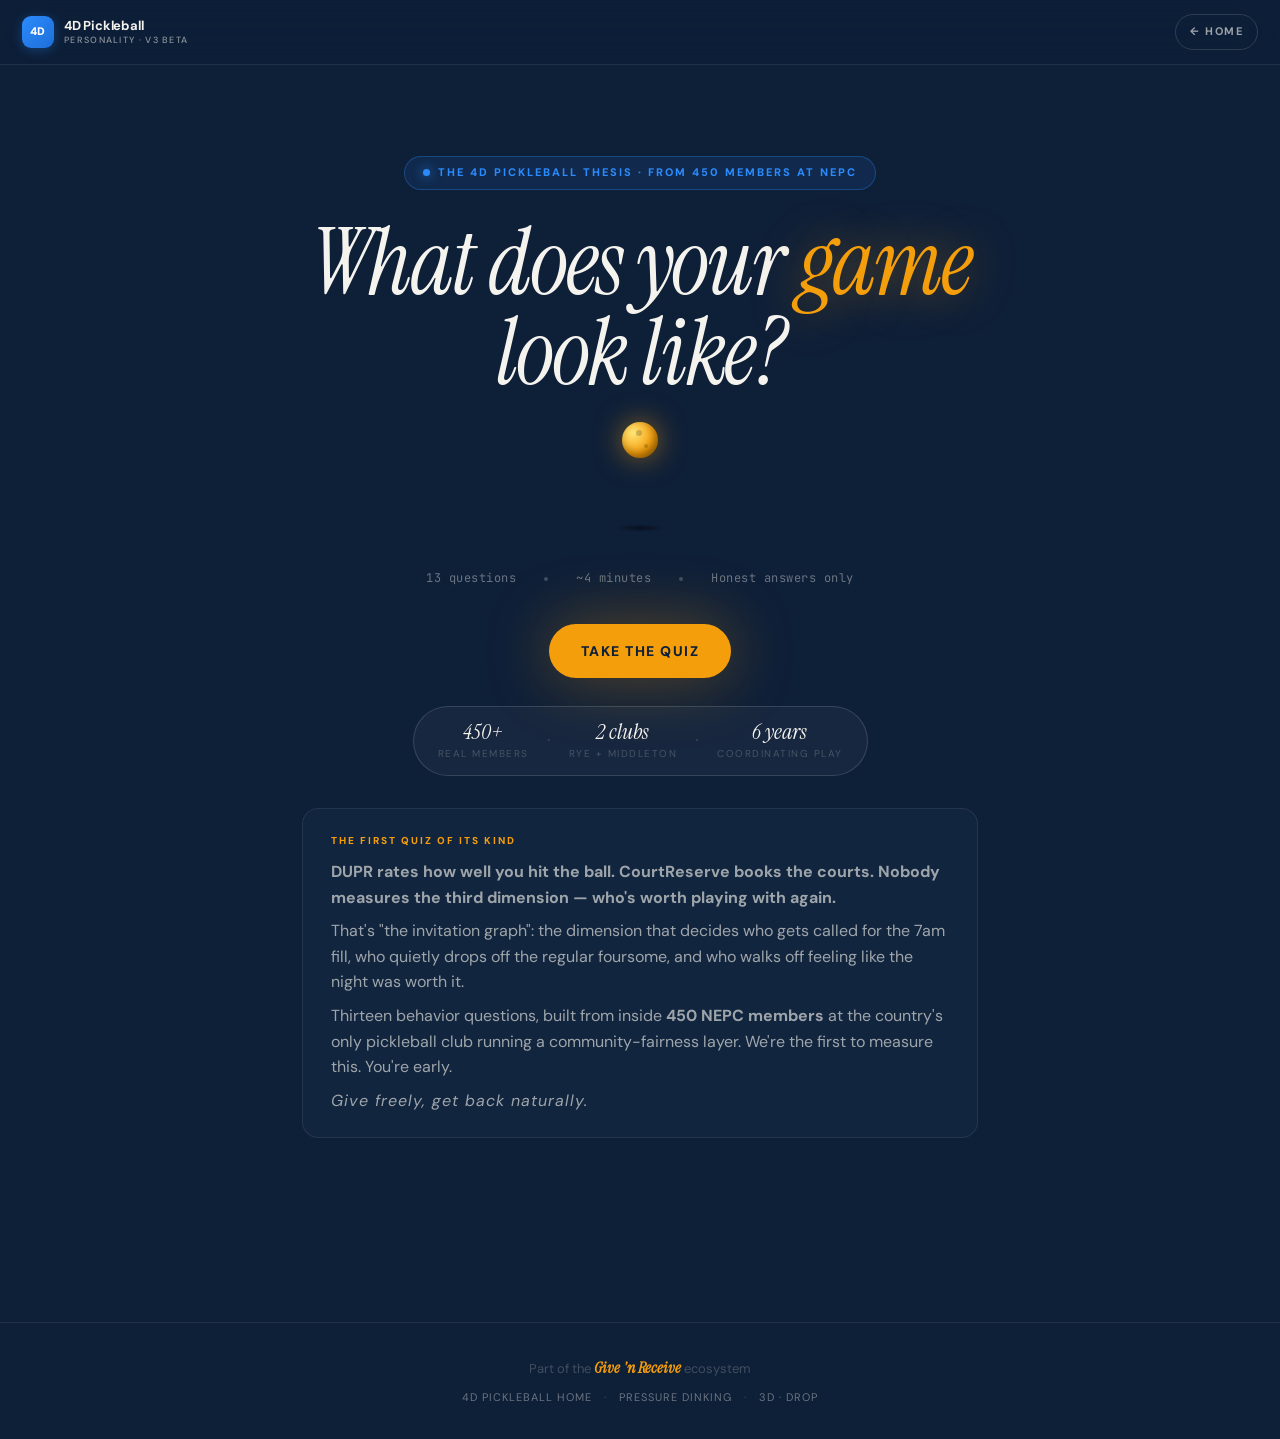
==== commit 033461ee: "Mirror: personality v3.2 (10 wave-2 expert improvements) Mirrors proposaldave/4dpickleball d4b148d. " ====
--- a/personality/index.html
+++ b/personality/index.html
@@ -10,7 +10,25 @@
 <meta property="og:description" content="DUPR rates how well you hit the ball. We rate who's worth playing with. Different quiz. Different game.">
 <meta property="og:type" content="website">
 <meta property="og:url" content="https://4dpickleball.com/personality">
+<meta property="og:image" content="https://4dpickleball.com/personality/og-default.png">
+<meta property="og:image:width" content="1200">
+<meta property="og:image:height" content="630">
 <meta name="twitter:card" content="summary_large_image">
+<meta name="twitter:image" content="https://4dpickleball.com/personality/og-default.png">
+<link rel="canonical" href="https://4dpickleball.com/personality">
+<script type="application/ld+json">
+{
+  "@context":"https://schema.org",
+  "@type":"Quiz",
+  "name":"What kind of pickleball player are you?",
+  "about":{"@type":"Thing","name":"Pickleball doubles compatibility"},
+  "educationalLevel":"all",
+  "numberOfQuestions":13,
+  "timeRequired":"PT4M",
+  "publisher":{"@type":"Organization","name":"4D Pickleball","url":"https://4dpickleball.com"},
+  "isPartOf":{"@type":"WebSite","name":"4D Pickleball","url":"https://4dpickleball.com"}
+}
+</script>
 <link rel="icon" href="data:image/svg+xml,%3Csvg xmlns='http://www.w3.org/2000/svg' viewBox='0 0 100 100'%3E%3Crect width='100' height='100' rx='22' fill='%232B8BFC'/%3E%3Ctext x='50' y='68' font-family='Inter,Arial,sans-serif' font-size='56' font-weight='900' fill='white' text-anchor='middle'%3E4D%3C/text%3E%3C/svg%3E">
 <link rel="stylesheet" href="/4dp/tokens.css">
 
@@ -147,8 +165,25 @@
 .btn-blue:hover { box-shadow: 0 0 80px rgba(43,139,252,.55); }
 .btn-sm { padding: 10px 20px; font-size: 12px; }
 
+.trust-strip {
+  display: inline-flex; flex-wrap: wrap; gap: 18px; align-items: center; justify-content: center;
+  margin: 28px auto 0;
+  padding: 14px 24px; border-radius: var(--4dp-r-pill);
+  background: rgba(245,243,238,.04); border: 1px solid var(--4dp-hairline-s);
+  font-size: 13px; color: var(--4dp-text-mute);
+}
+.trust-strip > div { text-align: center; line-height: 1.2; }
+.trust-strip strong {
+  display: block;
+  color: var(--4dp-text);
+  font-family: var(--4dp-font-display); font-style: italic; font-weight: 400;
+  font-size: 22px; line-height: 1; margin-bottom: 2px;
+}
+.trust-strip span { font-size: 10px; letter-spacing: 1.5px; text-transform: uppercase; color: var(--4dp-text-faint); }
+.trust-strip .sep { opacity: .35; font-size: 18px; }
+
 .preamble {
-  margin-top: 48px; padding: 24px 28px;
+  margin-top: 32px; padding: 24px 28px;
   background: var(--4dp-surface); border: 1px solid var(--4dp-hairline);
   border-radius: var(--4dp-r-md); text-align: left;
 }
@@ -186,11 +221,16 @@
   padding: 16px 20px;
   background: var(--4dp-surface); border: 1px solid var(--4dp-hairline);
   border-radius: var(--4dp-r-md);
-  cursor: pointer; font-size: 16px; color: var(--4dp-text);
+  cursor: pointer; font-size: 17px; color: var(--4dp-text);
   transition: transform .12s var(--4dp-ease), border-color .2s, background .2s;
   text-align: left; line-height: 1.4;
   width: 100%; touch-action: manipulation;
 }
+/* Carol's a11y + readability bumps */
+.sr-only { position: absolute; width: 1px; height: 1px; padding: 0; margin: -1px; overflow: hidden; clip: rect(0,0,0,0); white-space: nowrap; border: 0; }
+.preamble p { font-size: 16px; }
+.result-section .sub { font-size: 16px; }
+.event-row .ev-blurb { font-size: 13px; }
 .opt:hover { border-color: var(--4dp-dink); background: var(--4dp-surface-2); }
 .opt:active { transform: scale(.97); }
 .opt.selected { border-color: var(--gnr-gold); background: rgba(245,158,11,.10); box-shadow: 0 0 24px rgba(245,158,11,.18); }
@@ -238,13 +278,15 @@
   margin-bottom: 6px;
 }
 .ev-seg {
-  min-height: 48px;
+  min-height: 56px;
   background: transparent; border: none; border-radius: 8px;
   font-size: 22px; font-weight: 700; color: var(--4dp-text-dim);
   cursor: pointer; transition: all .18s ease;
   touch-action: manipulation;
-  display: flex; align-items: center; justify-content: center;
-}
+  display: flex; flex-direction: column; align-items: center; justify-content: center; gap: 2px;
+}
+.ev-seg .sym { font-size: 18px; line-height: 1; }
+.ev-seg .lbl { font-size: 10px; letter-spacing: 1px; text-transform: uppercase; opacity: .85; font-weight: 700; }
 .ev-seg:active { transform: scale(.95); }
 .ev-seg.selected.love     { background: var(--gnr-gold); color: var(--4dp-ink); box-shadow: 0 0 16px rgba(245,158,11,.4); }
 .ev-seg.selected.like     { background: rgba(52,211,153,.85); color: var(--4dp-ink); }
@@ -433,6 +475,35 @@
 .narrative .line:last-child { margin-bottom: 0; }
 .narrative .em { color: var(--gnr-gold); }
 .narrative .roast { color: var(--4dp-text-dim); }
+
+/* Maya's expandable depth */
+.narrative-deep {
+  margin-top: 18px;
+  border-top: 1px dashed var(--4dp-hairline);
+  padding-top: 16px;
+}
+.narrative-deep summary {
+  font-family: var(--4dp-font-data); font-size: 12px;
+  letter-spacing: 2px; text-transform: uppercase;
+  color: var(--gnr-gold); cursor: pointer;
+  padding: 4px 0; list-style: none;
+}
+.narrative-deep summary::-webkit-details-marker { display: none; }
+.narrative-deep summary::after { content: '+'; float: right; font-size: 18px; color: var(--4dp-text-mute); transition: transform .2s; }
+.narrative-deep[open] summary::after { content: '−'; }
+.narrative-deep .deep-body { padding-top: 14px; }
+.narrative-deep h4 {
+  font-family: var(--4dp-font-data); font-size: 11px; font-weight: 700;
+  letter-spacing: 2px; text-transform: uppercase;
+  color: var(--4dp-text-mute);
+  margin: 18px 0 8px;
+}
+.narrative-deep h4:first-child { margin-top: 0; }
+.narrative-deep p {
+  font-family: var(--4dp-font-display); font-style: italic;
+  font-size: 18px; line-height: 1.5;
+  color: var(--4dp-text-dim);
+}
 
 .radar-wrap { display: flex; flex-direction: column; align-items: center; margin-top: 18px; }
 .radar-svg { width: 100%; max-width: 480px; height: auto; }
@@ -529,6 +600,22 @@
 .skill-scale { display: flex; justify-content: space-between; font-size: 10px; color: var(--4dp-text-faint); letter-spacing: 1px; text-transform: uppercase; margin-top: 4px; }
 .capture-disclaimer { font-size: 11px; color: var(--4dp-text-faint); margin-top: 14px; line-height: 1.5; }
 
+.creator-block {
+  display: flex; gap: 14px; align-items: center;
+  padding: 18px;
+  background: var(--4dp-surface); border: 1px solid var(--4dp-hairline);
+  border-radius: var(--4dp-r-md);
+  margin-top: 18px;
+}
+.creator-block .creator-mark {
+  width: 48px; height: 48px; border-radius: 50%; flex-shrink: 0;
+  background: linear-gradient(135deg, var(--4dp-dink), var(--gnr-gold));
+  display: flex; align-items: center; justify-content: center;
+  font-weight: 900; color: #fff; font-size: 18px;
+}
+.creator-block .creator-text { font-size: 13px; line-height: 1.5; color: var(--4dp-text-dim); }
+.creator-block .creator-text strong { color: var(--4dp-text); }
+
 .partner-banner {
   margin-top: 28px; padding: 22px 26px;
   background: linear-gradient(135deg, rgba(43,139,252,.16), rgba(245,158,11,.10));
@@ -567,28 +654,36 @@
   <a href="https://4dpickleball.com/" class="home-link">← Home</a>
 </nav>
 
-<div class="reveal-stage" id="revealStage">
+<div class="reveal-stage" id="revealStage" role="status" aria-live="polite" aria-atomic="true">
   <div class="reveal-text" id="revealText">Reading your court DNA...</div>
-  <div class="reveal-ball"></div>
-  <div class="reveal-ripple"></div>
-  <div class="reveal-flash"></div>
-  <div class="reveal-name" id="revealName"></div>
+  <div class="reveal-ball" aria-hidden="true"></div>
+  <div class="reveal-ripple" aria-hidden="true"></div>
+  <div class="reveal-flash" aria-hidden="true"></div>
+  <div class="reveal-name" id="revealName" aria-hidden="true"></div>
+  <span id="revealAnnounce" class="sr-only"></span>
 </div>
 
 <div class="app">
 
   <section class="page active" id="page-intro">
     <div class="hero">
-      <div class="eyebrow"><span class="dot"></span>From inside community pickleball at NEPC</div>
+      <div class="eyebrow"><span class="dot"></span>The 4D Pickleball thesis · From 450 members at NEPC</div>
       <h1>What does your <span class="accent">game</span> look like?</h1>
       <div class="ball-stage"><div class="ball-shadow"></div><div class="ball"></div></div>
       <div class="meta"><span>13 questions</span><span class="dot"></span><span>~4 minutes</span><span class="dot"></span><span>Honest answers only</span></div>
       <div><button class="btn" onclick="startQuiz()">Take the Quiz</button></div>
+      <div class="trust-strip">
+        <div><strong>450+</strong><span>real members</span></div>
+        <div class="sep">·</div>
+        <div><strong>2 clubs</strong><span>Rye + Middleton</span></div>
+        <div class="sep">·</div>
+        <div><strong>6 years</strong><span>coordinating play</span></div>
+      </div>
       <div class="preamble" id="introPreamble">
-        <div class="eyebrow-sm">Why we built this</div>
-        <p>DUPR rates how well you hit the ball. CourtReserve books the courts. Neither one knows whether you're someone people want to play with again.</p>
-        <p>That's the part nobody measures — and it's the part players actually care about. A 3.5 with great energy beats a 4.5 with dead energy every single time. The 4.5 might win the match. Nobody invites them back.</p>
-        <p>Thirteen behavior questions. No "right" answers. No skill rating in disguise. We use it to put you on courts with the people who lift you up.</p>
+        <div class="eyebrow-sm">The first quiz of its kind</div>
+        <p><strong>DUPR rates how well you hit the ball. CourtReserve books the courts. Nobody measures the third dimension — who's worth playing with again.</strong></p>
+        <p>That's "the invitation graph": the dimension that decides who gets called for the 7am fill, who quietly drops off the regular foursome, and who walks off feeling like the night was worth it.</p>
+        <p>Thirteen behavior questions, built from inside <strong>450 NEPC members</strong> at the country's only pickleball club running a community-fairness layer. We're the first to measure this. You're early.</p>
         <p class="tiny muted"><em>Give freely, get back naturally.</em></p>
       </div>
     </div>
@@ -645,6 +740,15 @@
           <div class="line roast" id="narrRoast"></div>
           <div class="line" id="narrHook"></div>
         </div>
+        <details class="narrative-deep">
+          <summary>Read more about <span id="deepArchName">your archetype</span> →</summary>
+          <div class="deep-body">
+            <h4>Where this comes from</h4>
+            <p id="deepOrigin"></p>
+            <h4>The trap to watch for</h4>
+            <p id="deepTrap"></p>
+          </div>
+        </details>
       </div>
 
       <div class="result-section">
@@ -859,14 +963,46 @@
 ];
 
 const ARCHETYPES = [
-  { code: 'HCB', name: 'The Hype Cannon', short: 'HYPE', vibesRange: [+1.0, +2], modeRange: [-2, 0], courtZone: 'baseline-left', color: '#FBBF24', tintClass: 'tint-hype', icon: 'hype', tagline: "Loud, lethal, loving every minute.", rarity: 5, defaultTier: 'amplifier', wing: 'CBM', stress: 'HSP', compliment: "You bring electricity to a court most players couldn't generate in an hour.", roast: "But sometimes you're hitting harder when softer would win.", hook: "Pair you with a Craftsman and you become unstoppable. Two Hype Cannons in one foursome and the rally dies in three shots.", vibesWith: ['CBM', 'FBT', 'ABS'], clashWith: ['MQT', 'AQP'] },
-  { code: 'CBM', name: 'The Captain', short: 'CAPT', vibesRange: [+1.0, +2], modeRange: [-2, 0], courtZone: 'baseline-right', color: '#F472B6', tintClass: 'tint-captain', icon: 'captain', tagline: "Calls the plays. Keeps the team loose. Refuses to let anyone tilt.", rarity: 8, defaultTier: 'amplifier', wing: 'HCB', stress: 'ABS', compliment: "You make average partners look like contenders.", roast: "But sometimes the team needs a follower, and that's not you.", hook: "Pair with a Hype Cannon and you're a top-10% team. Two Captains and someone's ego loses.", vibesWith: ['HCB', 'ABS', 'HSP'], clashWith: ['AQP', 'MQT'] },
-  { code: 'HSP', name: 'The Hammer', short: 'HAMM', vibesRange: [-1.0, +1], modeRange: [-2, 0], courtZone: 'midcourt-left', color: '#F87171', tintClass: 'tint-hammer', icon: 'hammer', tagline: "Quiet executioner. Says 'good shot' once a game. Beats you twice.", rarity: 11, defaultTier: 'player', wing: 'AQP', stress: 'CST', compliment: "Your putaways have a reputation that travels club to club.", roast: "But your dink game is ten years younger than your drive.", hook: "Pair with a Captain and you're surgical. Pair with a Festival and you both wonder why you signed up.", vibesWith: ['CBM', 'AQP', 'CST'], clashWith: ['FBT'] },
-  { code: 'AQP', name: 'The Assassin', short: 'ASSN', vibesRange: [-2, 0], modeRange: [-2, 0], courtZone: 'midcourt-right', color: '#9B5DE5', tintClass: 'tint-assassin', icon: 'assassin', tagline: "Doesn't talk. Wins. You forget they're on the court — until you've lost.", rarity: 6, defaultTier: 'player', wing: 'HSP', stress: 'HCB', compliment: "Your composure under pressure is the rarest thing in pickleball.", roast: "But the silence costs you partners who needed feedback.", hook: "Pair with a Hammer and you're a wall. Pair with a Festival and the energy gap is brutal for both of you.", vibesWith: ['HSP', 'MQT', 'CST'], clashWith: ['HCB', 'FBT'] },
-  { code: 'FBT', name: 'The Festival', short: 'FEST', vibesRange: [+1.0, +2], modeRange: [+1, +2], courtZone: 'kitchen-left', color: '#34D399', tintClass: 'tint-festival', icon: 'festival', tagline: "Soft game. Bigger smile. The reason this group still plays together.", rarity: 12, defaultTier: 'energizer', wing: 'ABS', stress: 'CST', compliment: "Three of your foursome would have quit pickleball by now if you weren't in their group chat.", roast: "But you'd rather chat than close out a winnable game.", hook: "Pair with a Captain and you elevate everyone. Pair with a Hammer and the energy mismatch hurts both of you.", vibesWith: ['ABS', 'CBM', 'HCB'], clashWith: ['HSP', 'AQP'] },
-  { code: 'ABS', name: 'The Anchor', short: 'ANCH', vibesRange: [+1.0, +2], modeRange: [+1, +2], courtZone: 'kitchen-right', color: '#F59E0B', tintClass: 'tint-anchor', icon: 'anchor', tagline: "Steady warmth. Plays anyone, with anyone — and everyone leaves better off.", rarity: 9, defaultTier: 'energizer', wing: 'FBT', stress: 'CBM', compliment: "You play with everyone, and everyone leaves the court a little less self-conscious than they showed up.", roast: "But you'll absorb a worse partner's mistakes for so long it costs you the match.", hook: "Pair with anyone — you're the universal donor of doubles. Two Anchors is also magic.", vibesWith: ['FBT', 'CST', 'HCB'], clashWith: [] },
-  { code: 'CST', name: 'The Craftsman', short: 'CRFT', vibesRange: [-1.0, +1], modeRange: [+1, +2], courtZone: 'no-mans-left', color: '#2B8BFC', tintClass: 'tint-craftsman', icon: 'craftsman', tagline: "A 47-shot kitchen exchange is your love language.", rarity: 14, defaultTier: 'amplifier', wing: 'MQT', stress: 'HSP', compliment: "You see the shot two beats before anyone else does.", roast: "But you'll dink yourself into a 25-minute game when 12 minutes was on the table.", hook: "Pair with an Anchor and the kitchen becomes ours. Pair with a Hype Cannon and the energies fight each other.", vibesWith: ['MQT', 'ABS', 'HSP'], clashWith: ['HCB'] },
-  { code: 'MQT', name: 'The Monk', short: 'MONK', vibesRange: [-2, 0], modeRange: [+1, +2], courtZone: 'no-mans-right', color: '#67E8F9', tintClass: 'tint-monk', icon: 'monk', tagline: "Zen kitchen rallies. No drama. No ego. Just dinks. Forever.", rarity: 7, defaultTier: 'player', wing: 'CST', stress: 'AQP', compliment: "You play pickleball the way philosophers play chess — patient, precise, untroubled.", roast: "But you'd dink an opponent to death without raising your heart rate, even when the put-away was right there.", hook: "Pair with a Craftsman and the kitchen becomes art. Pair with a Hype Cannon and you both leave wondering what happened.", vibesWith: ['CST', 'AQP'], clashWith: ['HCB', 'FBT'] },
+  { code: 'HCB', name: 'The Hype Cannon', short: 'HYPE', vibesRange: [+1.0, +2], modeRange: [-2, 0], courtZone: 'baseline-left', color: '#FBBF24', tintClass: 'tint-hype', icon: 'hype', tagline: "Loud, lethal, loving every minute.", rarity: 5, defaultTier: 'amplifier', wing: 'CBM', stress: 'HSP', compliment: "You bring electricity to a court most players couldn't generate in an hour.", roast: "But sometimes you're hitting harder when softer would win.", hook: "Pair you with a Craftsman and you become unstoppable. Two Hype Cannons in one foursome and the rally dies in three shots.", vibesWith: ['CBM', 'FBT', 'ABS'], clashWith: ['MQT', 'AQP'],
+    deep: {
+      origin: "Hype Cannons usually came up loud — basketball, baseball, big-house games where energy was the team's currency. You hit pickleball ready to bring noise. The court loves it most of the time. Coordinators secretly draft you first when the night feels flat.",
+      trap: "The drive wins points but the dial gets stuck on 11. Build a 'second gear' you almost never use — one session a month with no celebrations, no in-game commentary. You'll find shots you didn't know you had, and partners who used to eye-roll start requesting you."
+    } },
+  { code: 'CBM', name: 'The Captain', short: 'CAPT', vibesRange: [+1.0, +2], modeRange: [-2, 0], courtZone: 'baseline-right', color: '#F472B6', tintClass: 'tint-captain', icon: 'captain', tagline: "Calls the plays. Keeps the team loose. Refuses to let anyone tilt.", rarity: 8, defaultTier: 'amplifier', wing: 'HCB', stress: 'ABS', compliment: "You make average partners look like contenders.", roast: "But sometimes the team needs a follower, and that's not you.", hook: "Pair with a Hype Cannon and you're a top-10% team. Two Captains and someone's ego loses.", vibesWith: ['HCB', 'ABS', 'HSP'], clashWith: ['AQP', 'MQT'],
+    deep: {
+      origin: "You learned somewhere that taking the lead made the group play better — coaching, sales, parenting, the military, captaining a team. Pickleball gave you a court to do it on. Your reads are real, your timing is mostly right, and your team feels braver around you.",
+      trap: "When the team needs a follower for a few rallies, you can't be one. The Captain who stays Captain through a slump becomes a manager. Practice silence at 7-9. Trust the team for one rally where you don't say the read out loud. The Captains who make 4.5+ teams learn this."
+    } },
+  { code: 'HSP', name: 'The Hammer', short: 'HAMM', vibesRange: [-1.0, +1], modeRange: [-2, 0], courtZone: 'midcourt-left', color: '#F87171', tintClass: 'tint-hammer', icon: 'hammer', tagline: "Quiet executioner. Says 'good shot' once a game. Beats you twice.", rarity: 11, defaultTier: 'player', wing: 'AQP', stress: 'CST', compliment: "Your putaways have a reputation that travels club to club.", roast: "But the kitchen is where Hammers either evolve or get figured out — and right now your drive is years ahead of your touch.", hook: "Pair with a Captain and you're surgical. Pair with a Festival and you both wonder why you signed up.", vibesWith: ['CBM', 'AQP', 'CST'], clashWith: ['FBT'],
+    deep: {
+      origin: "Hammers often come from another sport — tennis, baseball, hockey. You learned competence by hitting things hard, and you trust your hands more than your patience. That's not a flaw. That's how you got here. The kitchen feels foreign because nobody who taught you the game played it.",
+      trap: "The drive wins points but loses partners. Your strongest pairings (Captain, Craftsman) need you to call ONE rally per game where you choose the drop over the drive. Not five. One. The signal it's working: a partner who used to roll their eyes when you signed up starts requesting you."
+    } },
+  { code: 'AQP', name: 'The Assassin', short: 'ASSN', vibesRange: [-2, 0], modeRange: [-2, 0], courtZone: 'midcourt-right', color: '#9B5DE5', tintClass: 'tint-assassin', icon: 'assassin', tagline: "Doesn't talk. Wins. You forget they're on the court — until you've lost.", rarity: 6, defaultTier: 'player', wing: 'HSP', stress: 'HCB', compliment: "Your composure under pressure is the rarest thing in pickleball.", roast: "But the silence costs you partners who needed feedback.", hook: "Pair with a Hammer and you're a wall. Pair with a Festival and the energy gap is brutal for both of you.", vibesWith: ['HSP', 'MQT', 'CST'], clashWith: ['HCB', 'FBT'],
+    deep: {
+      origin: "You read the court before you ever picked up a paddle. Chess players, poker players, surgeons, programmers — Assassins come from anywhere stillness gets rewarded. You came to pickleball for the puzzle, not the noise. Your foursome figured out fast that you don't need feedback to perform.",
+      trap: "The silence costs partners who needed feedback. A great Assassin learns to say one sentence per game out loud — 'I've got the middle,' 'switch,' 'great hands.' That's it. One. The partners who play with you twice and then disappear didn't dislike you; they just couldn't tell whether you liked them."
+    } },
+  { code: 'FBT', name: 'The Festival', short: 'FEST', vibesRange: [+1.0, +2], modeRange: [+1, +2], courtZone: 'kitchen-left', color: '#34D399', tintClass: 'tint-festival', icon: 'festival', tagline: "Soft game. Bigger smile. The reason this group still plays together.", rarity: 12, defaultTier: 'energizer', wing: 'ABS', stress: 'CST', compliment: "Three of your foursome would have quit pickleball by now if you weren't in their group chat.", roast: "But you'll trade a winnable game for a great rally — and your partners notice both wins and what you traded.", hook: "Pair with a Captain and you elevate everyone. Pair with a Hammer and the energy mismatch hurts both of you.", vibesWith: ['ABS', 'CBM', 'HCB'], clashWith: ['HSP', 'AQP'],
+    deep: {
+      origin: "You came to pickleball for the people. The game was the excuse. Your group chat moves matter more to the club than three of your foursome's DUPRs. Coordinators know it. Festivals are how clubs survive seasons. The data calls this Energizer-tier — a 1-in-50 player who lifts every court they touch.",
+      trap: "The energy that holds the group together can also dodge the close-out moment. When you trade a winnable game for a great rally, your partners notice both. Play one game a month where you commit to closing — not winning, just deciding to end the rally with intent. Festivals win more than they think when they decide to."
+    } },
+  { code: 'ABS', name: 'The Anchor', short: 'ANCH', vibesRange: [+1.0, +2], modeRange: [+1, +2], courtZone: 'kitchen-right', color: '#F59E0B', tintClass: 'tint-anchor', icon: 'anchor', tagline: "Steady warmth. Plays anyone, with anyone — and everyone leaves better off.", rarity: 9, defaultTier: 'energizer', wing: 'FBT', stress: 'CBM', compliment: "You play with everyone, and everyone leaves the court a little less self-conscious than they showed up.", roast: "But you'll absorb a worse partner's mistakes for so long it costs you the match.", hook: "Pair with anyone — you're the universal donor of doubles. Two Anchors is also magic.", vibesWith: ['FBT', 'CST', 'HCB'], clashWith: [],
+    deep: {
+      origin: "Anchors usually came up steady. Maybe you played a team sport for decades, maybe you raised kids, maybe both. You learned that the load goes on whoever can carry it without complaining. Pickleball gave you a court to be the calm one again. Every group with an Anchor in it is quietly easier.",
+      trap: "Your generosity is a strength most of the time and a wall the rest. You'll absorb a worse partner's mistakes for so long it costs you the match. The best Anchors learn to surface one tactical adjustment per game without it sounding like criticism. 'Let's switch.' 'I've got the lob.' Two-word interventions."
+    } },
+  { code: 'CST', name: 'The Craftsman', short: 'CRFT', vibesRange: [-1.0, +1], modeRange: [+1, +2], courtZone: 'no-mans-left', color: '#2B8BFC', tintClass: 'tint-craftsman', icon: 'craftsman', tagline: "A 47-shot kitchen exchange is your love language.", rarity: 14, defaultTier: 'amplifier', wing: 'MQT', stress: 'HSP', compliment: "You see the shot two beats before anyone else does.", roast: "But you'll dink yourself into a 25-minute game when 12 minutes was on the table.", hook: "Pair with an Anchor and the kitchen becomes ours. Pair with a Hype Cannon and the energies fight each other.", vibesWith: ['MQT', 'ABS', 'HSP'], clashWith: ['HCB'],
+    deep: {
+      origin: "Craftsmen show up early to drill and stay late to dink. You read pickleball as a craft, not a game. The kitchen is your studio. Most Craftsmen quietly out-play their DUPR by half a point because the rally always favors the patient one. Your wins look slow on video and feel inevitable in person.",
+      trap: "You'll dink yourself into a 25-minute game when 12 minutes was on the table. There's a moment in the kitchen where the put-away is right there and a Craftsman second-guesses it for a third dink. Train yourself to take the shot the third time you see it open. Patience that becomes hesitation is a different problem."
+    } },
+  { code: 'MQT', name: 'The Monk', short: 'MONK', vibesRange: [-2, 0], modeRange: [+1, +2], courtZone: 'no-mans-right', color: '#67E8F9', tintClass: 'tint-monk', icon: 'monk', tagline: "Zen kitchen rallies. No drama. No ego. Just dinks. Forever.", rarity: 7, defaultTier: 'player', wing: 'CST', stress: 'AQP', compliment: "You play pickleball the way philosophers play chess — patient, precise, untroubled.", roast: "But you'd dink an opponent to death without raising your heart rate, even when the put-away was right there.", hook: "Pair with a Craftsman and the kitchen becomes art. Pair with a Hype Cannon and you both leave wondering what happened.", vibesWith: ['CST', 'AQP'], clashWith: ['HCB', 'FBT'],
+    deep: {
+      origin: "Monks tend to play like they meditate — patience earned somewhere else, ported to pickleball. Yoga, music, long-distance running, hospice work. You came to the kitchen and recognized it. The reset shot makes more sense to you than the put-away. Most opponents leave the court not realizing they got beat.",
+      trap: "The same stillness that makes you unbeatable in a long rally can disappear you in a partner's experience. Make one moment of visible joy per game — a smile, a paddle tap, an audible 'good shot.' That's it. The Monk who adds a single warm signal becomes the one everyone wants on their side."
+    } },
 ];
 const CODE_TO_ARCH = Object.fromEntries(ARCHETYPES.map(a => [a.code, a]));
 
@@ -901,7 +1037,7 @@
 
 const state = {
   qIdx: 0, answers: {}, events: {},
-  capture: { name: '', email: '', member: '', skill: 3.5, frequency: null, loved_partners: '', share_with_club: true },
+  capture: { name: '', email: '', member: '', skill: 3.5, frequency: null, loved_partners: '', share_with_club: true, retake_30d: true },
   scores: { vibes: 0, style: 0, mode: 0, warmth: 0, composure: 0, reliability: 0 },
   triggers: [], archetype: null, tier: null,
   manipulationFlagged: false, startedAt: null,
@@ -940,7 +1076,7 @@
   q.options.forEach((opt, i) => {
     const optId = isMulti ? opt.id : i;
     const isSelected = isMulti ? Array.isArray(selected) && selected.includes(optId) : selected === i;
-    html += `<button class="opt ${isSelected ? 'selected' : ''}" data-idx="${i}" data-id="${opt.id || ''}">
+    html += `<button type="button" class="opt ${isSelected ? 'selected' : ''}" data-idx="${i}" data-id="${opt.id || ''}" aria-pressed="${isSelected}">
       ${isMulti ? '<span class="check"></span>' : `<span class="emoji">${opt.emoji || ''}</span>`}
       ${!isMulti ? '' : `<span class="emoji">${opt.emoji || ''}</span>`}
       <span class="text">${opt.text}</span>
@@ -995,11 +1131,11 @@
       <div class="ev-body">
         <div class="ev-name">${ev.name}</div>
         <div class="ev-blurb">${ev.blurb}</div>
-        <div class="ev-segmented">
-          <button type="button" class="ev-seg love    ${sel(2)}"  data-val="2"  aria-label="Love it">♥</button>
-          <button type="button" class="ev-seg like    ${sel(1)}"  data-val="1"  aria-label="Like it">+</button>
-          <button type="button" class="ev-seg meh     ${sel(0)}"  data-val="0"  aria-label="Meh">○</button>
-          <button type="button" class="ev-seg dislike ${sel(-1)}" data-val="-1" aria-label="Don't enjoy">−</button>
+        <div class="ev-segmented" role="radiogroup" aria-label="${ev.name} enjoyment">
+          <button type="button" class="ev-seg love    ${sel(2)}"  data-val="2"  role="radio" aria-checked="${v===2}"  aria-label="Love it"><span class="sym">♥</span><span class="lbl">Love</span></button>
+          <button type="button" class="ev-seg like    ${sel(1)}"  data-val="1"  role="radio" aria-checked="${v===1}"  aria-label="Like it"><span class="sym">+</span><span class="lbl">Like</span></button>
+          <button type="button" class="ev-seg meh     ${sel(0)}"  data-val="0"  role="radio" aria-checked="${v===0}"  aria-label="Meh"><span class="sym">○</span><span class="lbl">Meh</span></button>
+          <button type="button" class="ev-seg dislike ${sel(-1)}" data-val="-1" role="radio" aria-checked="${v===-1}" aria-label="Don't enjoy"><span class="sym">−</span><span class="lbl">Skip</span></button>
         </div>
         <button type="button" class="ev-never ${v === null ? 'selected' : ''}" data-val="null">Never tried this one</button>
       </div>
@@ -1092,13 +1228,21 @@
   stage.classList.remove('named');
   stage.classList.add('active');
   document.getElementById('revealText').textContent = 'Reading your court DNA...';
+  // Screen-reader announcement (separate from the visual cinematic)
+  document.getElementById('revealAnnounce').textContent =
+    `Result: you are ${state.archetype.name}. ${state.archetype.tagline}`;
   setTimeout(() => { document.getElementById('revealText').textContent = 'You play like...'; }, 1100);
-  // Name snap lands inside the dark stage — synced haptic + chime
   setTimeout(() => { stage.classList.add('named'); vibe([30, 60, 30]); chime(); }, 1900);
   setTimeout(() => {
     stage.classList.remove('active', 'named');
     renderResult();
     goPage('result');
+    // Focus the result heading for keyboard + screen-reader users
+    const archHeading = document.getElementById('archName');
+    if (archHeading) {
+      archHeading.setAttribute('tabindex', '-1');
+      archHeading.focus({ preventScroll: false });
+    }
   }, 4200);
 }
 
@@ -1122,6 +1266,12 @@
   document.getElementById('narrCompliment').innerHTML = `<span class="em">✓</span> ${a.compliment}`;
   document.getElementById('narrRoast').innerHTML = `… ${a.roast}`;
   document.getElementById('narrHook').textContent = a.hook;
+  // Maya's deep read
+  if (a.deep) {
+    document.getElementById('deepArchName').textContent = a.name;
+    document.getElementById('deepOrigin').textContent = a.deep.origin;
+    document.getElementById('deepTrap').textContent = a.deep.trap;
+  }
   drawRadar();
   renderCourtGrid();
   const triggerList = document.getElementById('triggersList');
@@ -1272,9 +1422,19 @@
         <input type="checkbox" id="capShareWithClub" checked style="margin-top:3px;flex-shrink:0;">
         <span>OK to share my archetype with my club's coordinator (uncheck to keep results private to you).</span>
       </label>
+      <label class="capture-disclaimer" style="display:flex;gap:8px;align-items:flex-start;cursor:pointer;padding:6px 0;">
+        <input type="checkbox" id="capRetake" checked style="margin-top:3px;flex-shrink:0;">
+        <span>Send me one email in 30 days to see if my archetype evolved. <em>(That's it. One email. Most players' archetype shifts by spring.)</em></span>
+      </label>
+      <div class="creator-block">
+        <div class="creator-mark">DK</div>
+        <div class="creator-text">
+          <strong>Built by Dave + Krista</strong> at NEPC. Krista has coordinated 6,000+ doubles matches by hand. This quiz encodes what she already knows.
+        </div>
+      </div>
       <div class="actions-row"><button class="btn" onclick="submitCapture()">Save my profile</button></div>
       <div class="capture-disclaimer">
-        <strong>Plain English:</strong> We store your answers, archetype, and email. If you tell us you're a member at one of our clubs and leave the box above checked, we may share your archetype with that club's coordinator to put you in better games — never with anyone else. We don't sell your data. Email <a href="mailto:privacy@4dpickleball.com" style="color:var(--gnr-gold)">privacy@4dpickleball.com</a> to delete everything we have on you.
+        <strong>Plain English:</strong> We store your answers, archetype, and email. If you tell us you're a member at one of our clubs and leave the share-with-club box checked, we may share your archetype with that club's coordinator to put you in better games — never with anyone else. We don't sell your data. Email <a href="mailto:privacy@4dpickleball.com" style="color:var(--gnr-gold)">privacy@4dpickleball.com</a> to delete everything we have on you.
       </div>
     </div>`;
   document.getElementById('memberToggles').addEventListener('click', (e) => {
@@ -1298,6 +1458,7 @@
   state.capture.email = document.getElementById('capEmail').value.trim();
   state.capture.loved_partners = (document.getElementById('capPartners')?.value || '').trim();
   state.capture.share_with_club = document.getElementById('capShareWithClub')?.checked !== false;
+  state.capture.retake_30d = document.getElementById('capRetake')?.checked !== false;
   if (!state.capture.name) { alert('Please enter your name.'); return; }
   if (!isValidEmail(state.capture.email)) { alert('Please enter a valid email.'); return; }
   vibe([20, 40, 80]);
@@ -1416,6 +1577,7 @@
     play_frequency_per_week: state.capture.frequency,
     loved_partners_raw: state.capture.loved_partners,
     consent_share_with_club: state.capture.share_with_club ? 1 : 0,
+    consent_retake_email_30d: state.capture.retake_30d ? 1 : 0,
     consent_version: 'v3-2026-05',
     archetype_code: state.archetype.code, archetype_name: state.archetype.name, archetype_short: state.archetype.short,
     wing_code: state.archetype.wing, stress_code: state.archetype.stress, tier_internal: state.tier,
